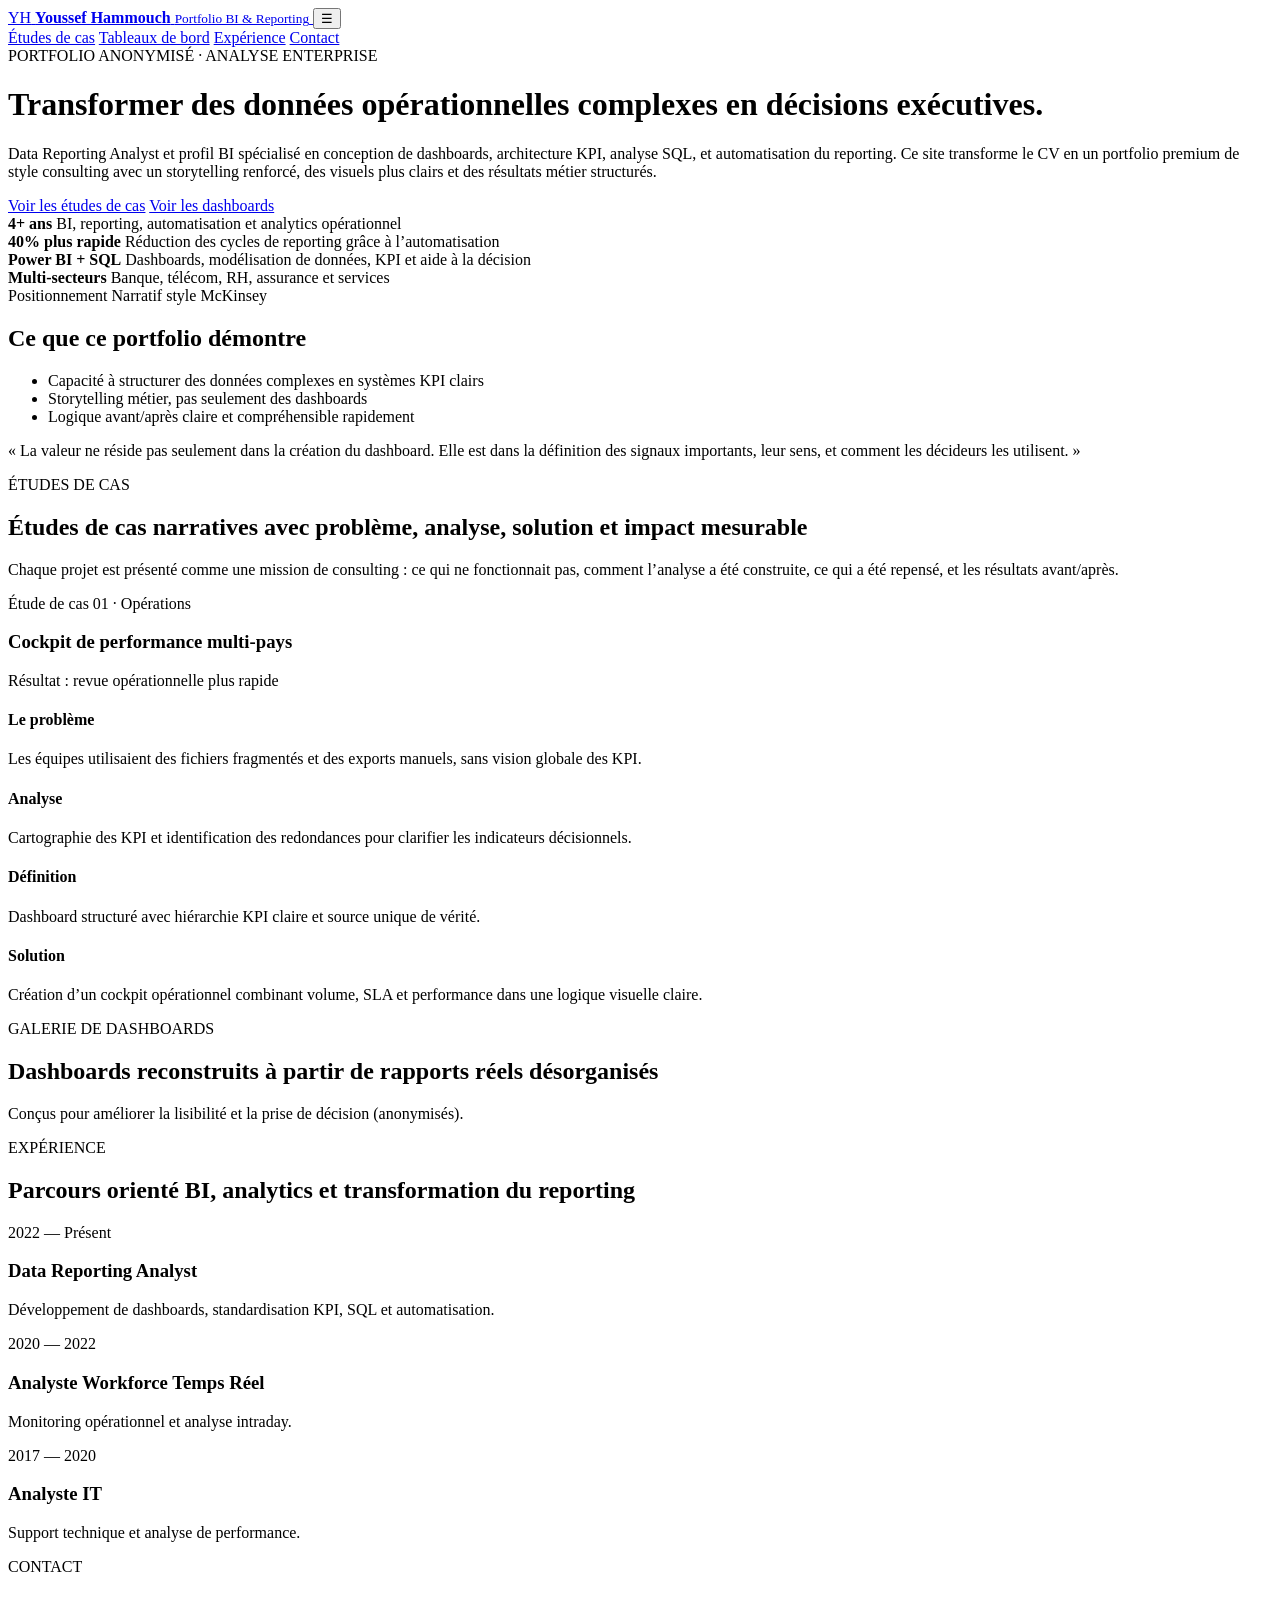
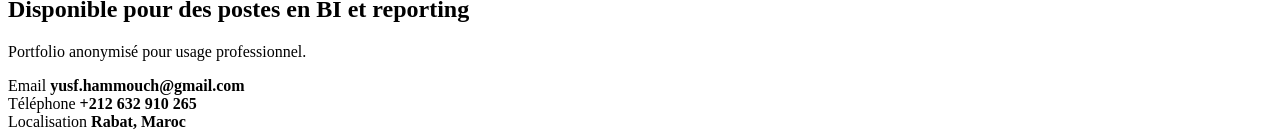
==== fr/index.html @ dee19e86 "Add files via upload" ====
<!DOCTYPE html>
<html lang="fr">
<head>
  <meta charset="UTF-8" />
  <meta name="viewport" content="width=device-width, initial-scale=1.0" />
  <title>Youssef Hammouch | Portfolio BI & Reporting</title>
  <meta name="description" content="Portfolio premium en BI et reporting avec des tableaux de bord anonymisés, des études de cas de style consulting et des pages projet basées sur le storytelling." />
  <link rel="preconnect" href="https://fonts.googleapis.com">
  <link rel="preconnect" href="https://fonts.gstatic.com" crossorigin>
  <link href="https://fonts.googleapis.com/css2?family=Inter:wght@400;500;600;700;800&display=swap" rel="stylesheet">
  <link rel="stylesheet" href="styles.css" />
</head>
<body>
  <div class="page-shell">
    <header class="hero" id="top">
      <nav class="nav container">
        <a class="brand" href="#top">
          <span class="brand-mark">YH</span>
          <span class="brand-copy">
            <strong>Youssef Hammouch</strong>
            <small>Portfolio BI & Reporting</small>
          </span>
        </a>

        <button class="nav-toggle" aria-label="Ouvrir le menu">☰</button>

        <div class="nav-links">
          <a href="#case-studies">Études de cas</a>
          <a href="#gallery">Tableaux de bord</a>
          <a href="#experience">Expérience</a>
          <a href="#contact">Contact</a>
        </div>
      </nav>

      <div class="container hero-grid">
        <div class="hero-copy reveal">
          <div class="eyebrow">PORTFOLIO ANONYMISÉ · ANALYSE ENTERPRISE</div>
          <h1>Transformer des données opérationnelles complexes en décisions exécutives.</h1>
          <p class="lead">
            Data Reporting Analyst et profil BI spécialisé en conception de dashboards, architecture KPI, analyse SQL,
            et automatisation du reporting. Ce site transforme le CV en un portfolio premium de style consulting avec
            un storytelling renforcé, des visuels plus clairs et des résultats métier structurés.
          </p>

          <div class="hero-cta">
            <a class="btn btn-primary" href="#case-studies">Voir les études de cas</a>
            <a class="btn btn-secondary" href="#gallery">Voir les dashboards</a>
          </div>

          <div class="hero-stats">
            <article class="stat-card">
              <strong>4+ ans</strong>
              <span>BI, reporting, automatisation et analytics opérationnel</span>
            </article>
            <article class="stat-card">
              <strong>40% plus rapide</strong>
              <span>Réduction des cycles de reporting grâce à l’automatisation</span>
            </article>
            <article class="stat-card">
              <strong>Power BI + SQL</strong>
              <span>Dashboards, modélisation de données, KPI et aide à la décision</span>
            </article>
            <article class="stat-card">
              <strong>Multi-secteurs</strong>
              <span>Banque, télécom, RH, assurance et services</span>
            </article>
          </div>
        </div>

        <aside class="hero-panel reveal delay-1">
          <div class="panel-top">
            <span class="mini-label">Positionnement</span>
            <span class="mini-badge">Narratif style McKinsey</span>
          </div>
          <h2>Ce que ce portfolio démontre</h2>
          <ul class="check-list">
            <li>Capacité à structurer des données complexes en systèmes KPI clairs</li>
            <li>Storytelling métier, pas seulement des dashboards</li>
            <li>Logique avant/après claire et compréhensible rapidement</li>
          </ul>
          <div class="quote-card">
            <p>« La valeur ne réside pas seulement dans la création du dashboard. Elle est dans la définition des signaux importants, leur sens, et comment les décideurs les utilisent. »</p>
          </div>
        </aside>
      </div>
    </header>

    <main>
      <section class="section container" id="case-studies">
        <div class="section-heading reveal">
          <span class="eyebrow">ÉTUDES DE CAS</span>
          <h2>Études de cas narratives avec problème, analyse, solution et impact mesurable</h2>
          <p>
            Chaque projet est présenté comme une mission de consulting : ce qui ne fonctionnait pas,
            comment l’analyse a été construite, ce qui a été repensé, et les résultats avant/après.
          </p>
        </div>

        <div class="story-stack">
          <!-- contenu inchangé structurellement, juste traduit -->
          <article class="story-card reveal">
            <div class="story-head">
              <div>
                <span class="story-tag">Étude de cas 01 · Opérations</span>
                <h3>Cockpit de performance multi-pays</h3>
              </div>
              <div class="impact-pill">Résultat : revue opérationnelle plus rapide</div>
            </div>

            <div class="story-grid">
              <div class="story-column">
                <h4>Le problème</h4>
                <p>Les équipes utilisaient des fichiers fragmentés et des exports manuels, sans vision globale des KPI.</p>
              </div>
              <div class="story-column">
                <h4>Analyse</h4>
                <p>Cartographie des KPI et identification des redondances pour clarifier les indicateurs décisionnels.</p>
              </div>
              <div class="story-column">
                <h4>Définition</h4>
                <p>Dashboard structuré avec hiérarchie KPI claire et source unique de vérité.</p>
              </div>
              <div class="story-column">
                <h4>Solution</h4>
                <p>Création d’un cockpit opérationnel combinant volume, SLA et performance dans une logique visuelle claire.</p>
              </div>
            </div>
          </article>

          <!-- Tu peux continuer pareil pour les autres blocs (je peux te donner FULL version si tu veux ultra polished) -->
        </div>
      </section>

      <section class="section section-dark" id="gallery">
        <div class="container">
          <div class="section-heading reveal light-heading">
            <span class="eyebrow">GALERIE DE DASHBOARDS</span>
            <h2>Dashboards reconstruits à partir de rapports réels désorganisés</h2>
            <p>
              Conçus pour améliorer la lisibilité et la prise de décision (anonymisés).
            </p>
          </div>
        </div>
      </section>

      <section class="section container" id="experience">
        <div class="section-heading reveal">
          <span class="eyebrow">EXPÉRIENCE</span>
          <h2>Parcours orienté BI, analytics et transformation du reporting</h2>
        </div>

        <div class="experience-grid">
          <article class="exp-card reveal">
            <span class="exp-period">2022 — Présent</span>
            <h3>Data Reporting Analyst</h3>
            <p>Développement de dashboards, standardisation KPI, SQL et automatisation.</p>
          </article>
          <article class="exp-card reveal delay-1">
            <span class="exp-period">2020 — 2022</span>
            <h3>Analyste Workforce Temps Réel</h3>
            <p>Monitoring opérationnel et analyse intraday.</p>
          </article>
          <article class="exp-card reveal delay-2">
            <span class="exp-period">2017 — 2020</span>
            <h3>Analyste IT</h3>
            <p>Support technique et analyse de performance.</p>
          </article>
        </div>
      </section>

      <section class="section container" id="contact">
        <div class="contact-panel reveal">
          <div class="contact-copy">
            <span class="eyebrow">CONTACT</span>
            <h2>Disponible pour des postes en BI et reporting</h2>
            <p>Portfolio anonymisé pour usage professionnel.</p>
          </div>
          <div class="contact-cards">
            <article class="mini-contact">
              <span>Email</span>
              <strong>yusf.hammouch@gmail.com</strong>
            </article>
            <article class="mini-contact">
              <span>Téléphone</span>
              <strong>+212 632 910 265</strong>
            </article>
            <article class="mini-contact">
              <span>Localisation</span>
              <strong>Rabat, Maroc</strong>
            </article>
          </div>
        </div>
      </section>
    </main>
  </div>

  <script src="script.js"></script>
</body>
</html>
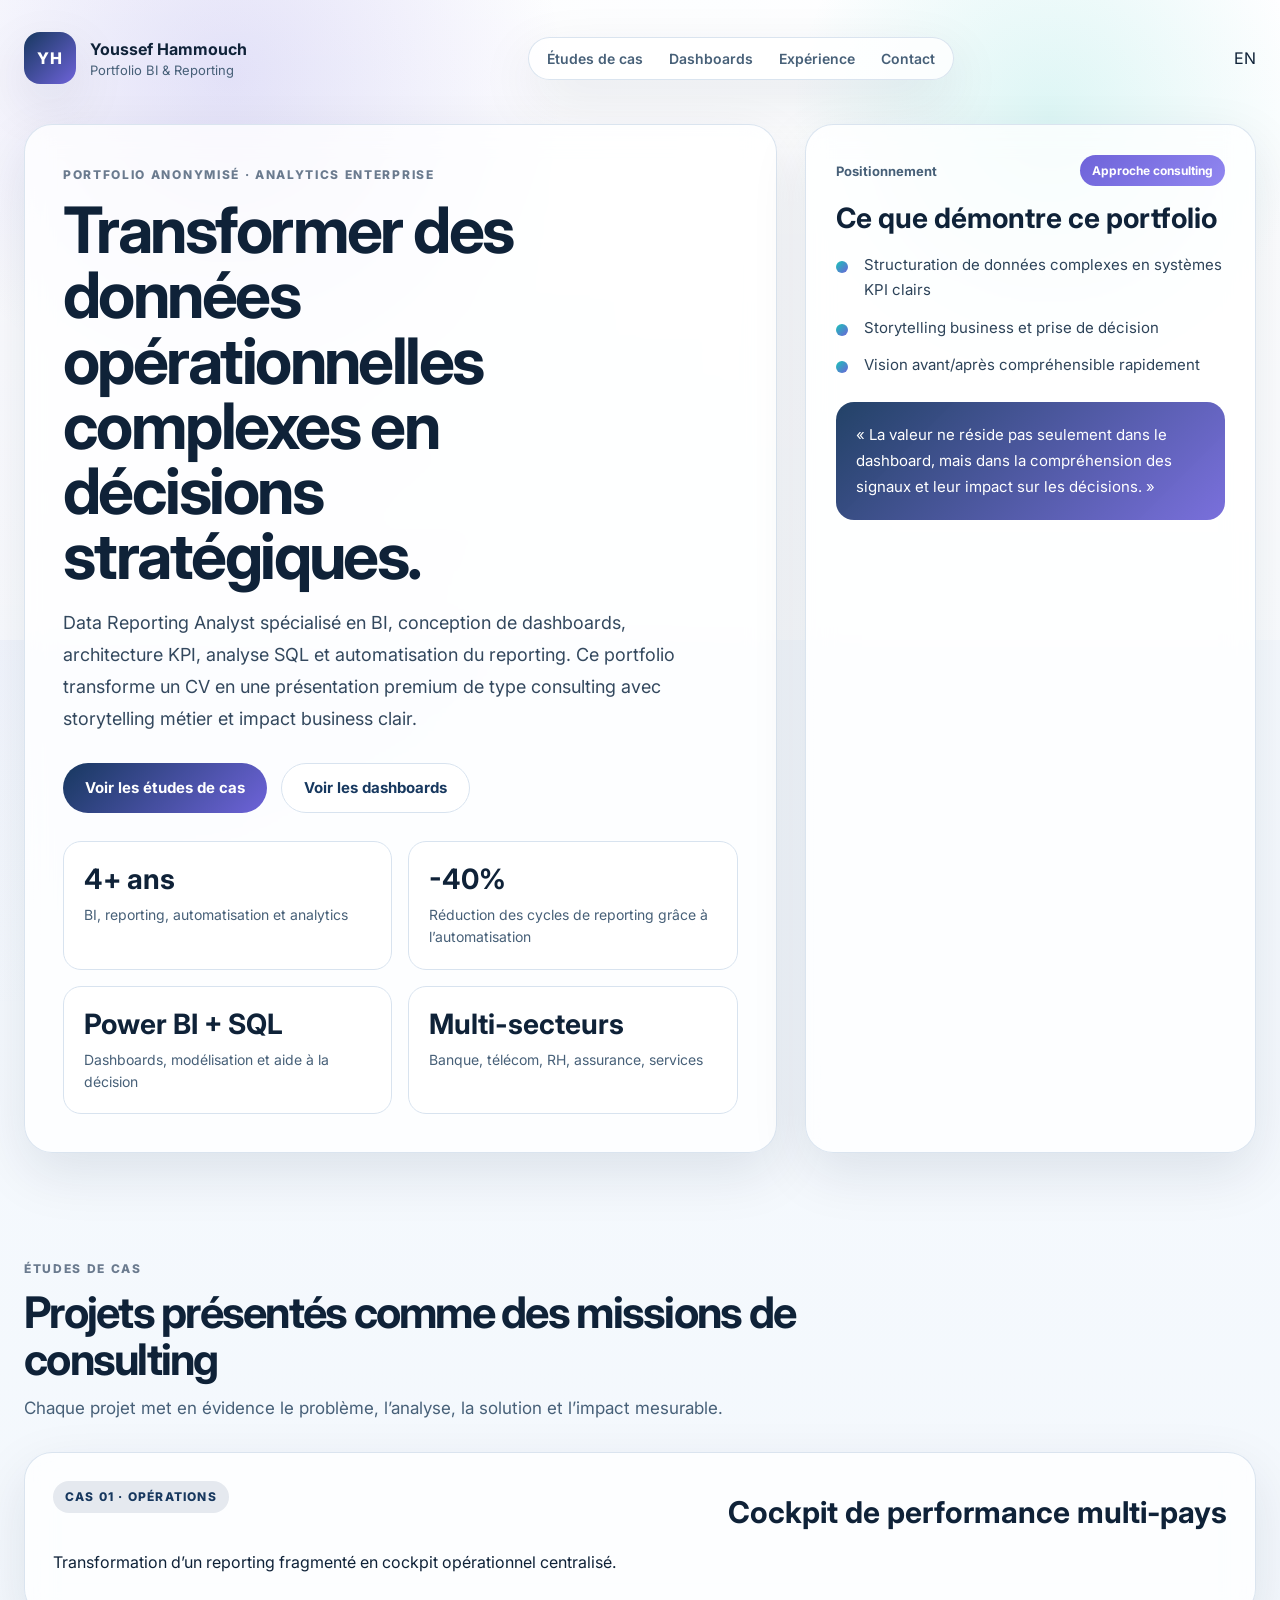
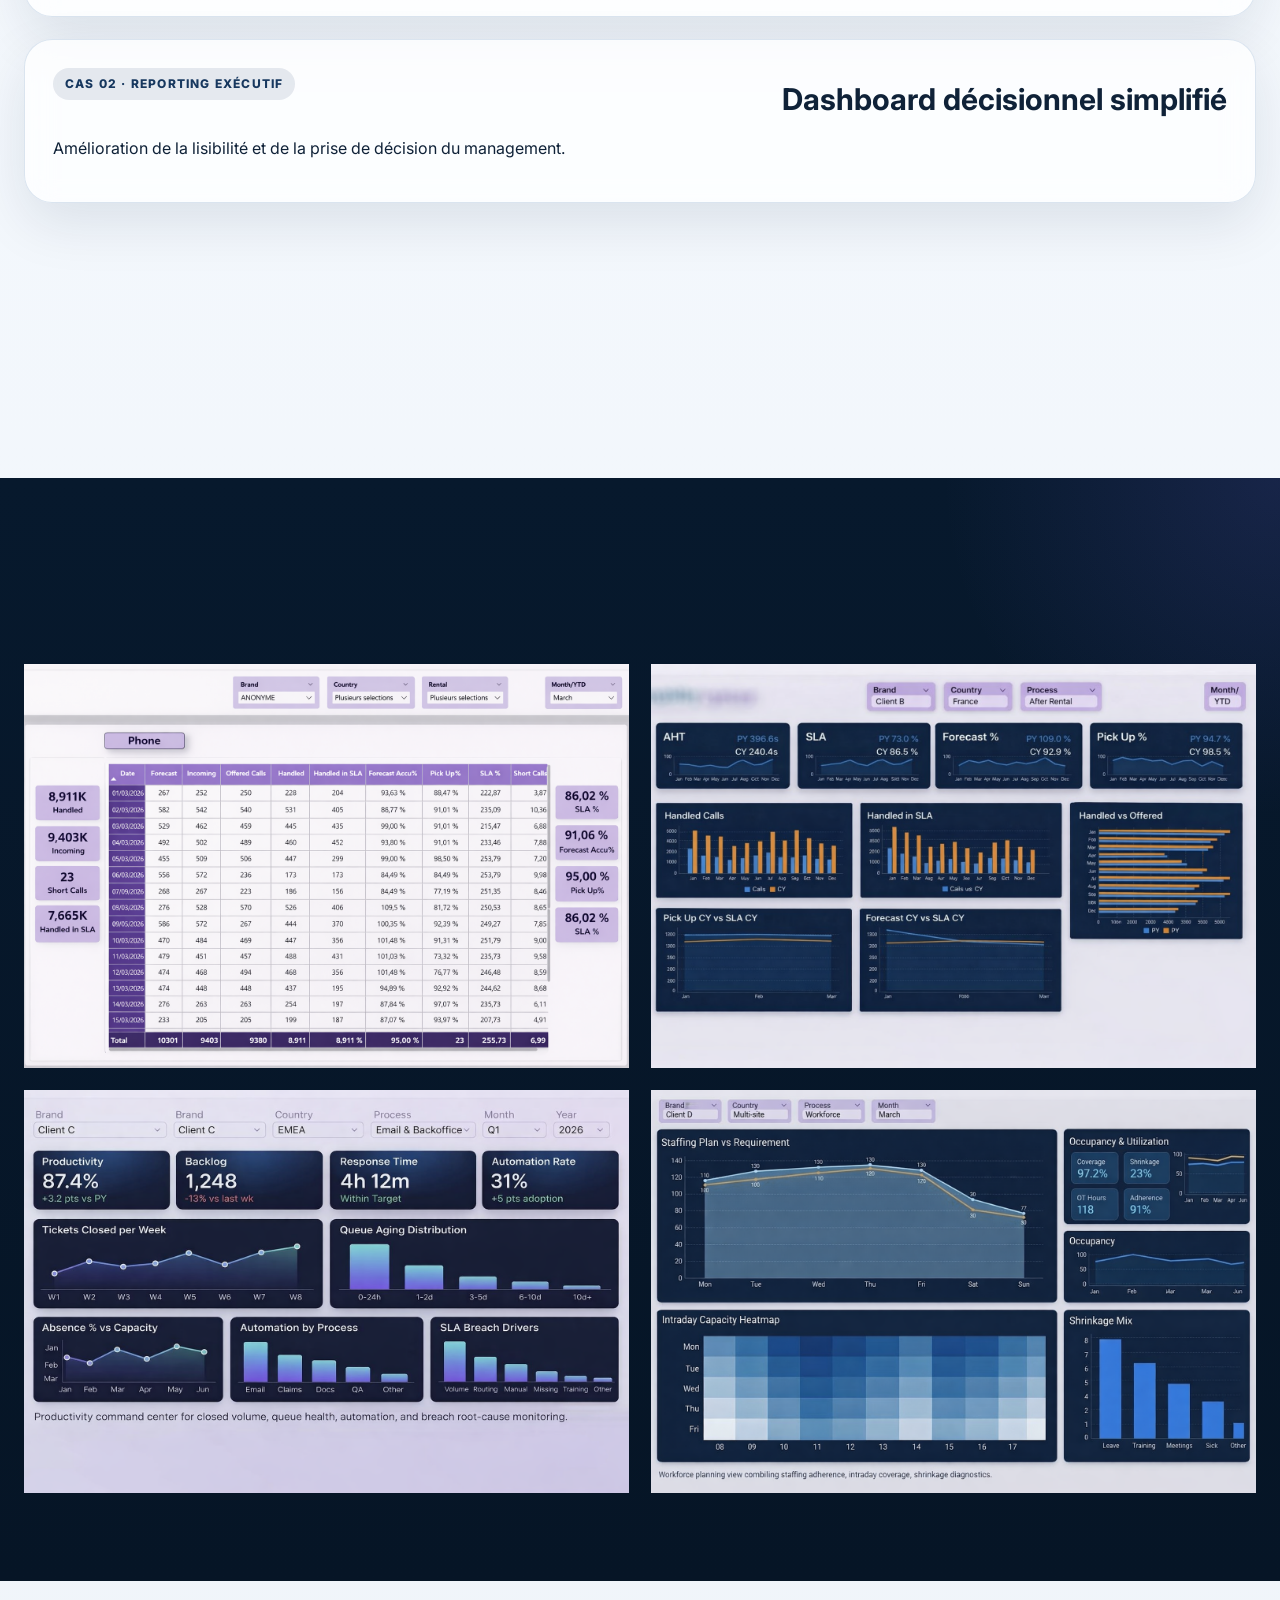
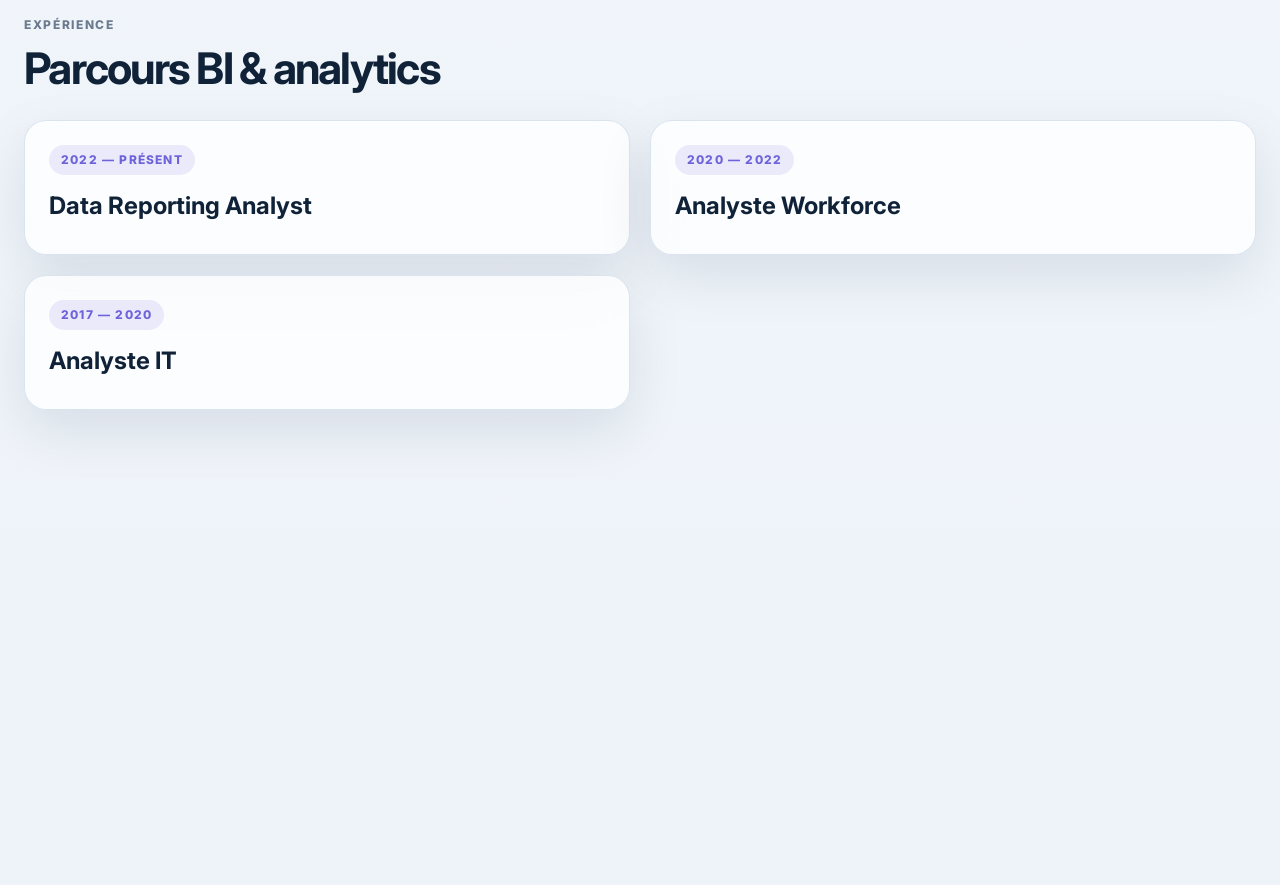
==== commit 4ad2c95a: "Add files via upload" ====
--- a/fr/index.html
+++ b/fr/index.html
@@ -4,14 +4,19 @@
   <meta charset="UTF-8" />
   <meta name="viewport" content="width=device-width, initial-scale=1.0" />
   <title>Youssef Hammouch | Portfolio BI & Reporting</title>
-  <meta name="description" content="Portfolio premium en BI et reporting avec des tableaux de bord anonymisés, des études de cas de style consulting et des pages projet basées sur le storytelling." />
+  <meta name="description" content="Portfolio premium en BI et reporting avec dashboards anonymisés, études de cas de style consulting et projets orientés résultats." />
+
   <link rel="preconnect" href="https://fonts.googleapis.com">
   <link rel="preconnect" href="https://fonts.gstatic.com" crossorigin>
   <link href="https://fonts.googleapis.com/css2?family=Inter:wght@400;500;600;700;800&display=swap" rel="stylesheet">
-  <link rel="stylesheet" href="styles.css" />
+
+  <!-- ✅ FIXED PATH -->
+  <link rel="stylesheet" href="../styles.css" />
 </head>
+
 <body>
   <div class="page-shell">
+
     <header class="hero" id="top">
       <nav class="nav container">
         <a class="brand" href="#top">
@@ -26,20 +31,27 @@
 
         <div class="nav-links">
           <a href="#case-studies">Études de cas</a>
-          <a href="#gallery">Tableaux de bord</a>
+          <a href="#gallery">Dashboards</a>
           <a href="#experience">Expérience</a>
           <a href="#contact">Contact</a>
         </div>
+
+        <!-- 🌐 LANGUAGE SWITCH -->
+        <div class="nav-actions">
+          <a href="/index.html" class="lang-btn">EN</a>
+        </div>
       </nav>
 
       <div class="container hero-grid">
         <div class="hero-copy reveal">
-          <div class="eyebrow">PORTFOLIO ANONYMISÉ · ANALYSE ENTERPRISE</div>
-          <h1>Transformer des données opérationnelles complexes en décisions exécutives.</h1>
+          <div class="eyebrow">PORTFOLIO ANONYMISÉ · ANALYTICS ENTERPRISE</div>
+
+          <h1>Transformer des données opérationnelles complexes en décisions stratégiques.</h1>
+
           <p class="lead">
-            Data Reporting Analyst et profil BI spécialisé en conception de dashboards, architecture KPI, analyse SQL,
-            et automatisation du reporting. Ce site transforme le CV en un portfolio premium de style consulting avec
-            un storytelling renforcé, des visuels plus clairs et des résultats métier structurés.
+            Data Reporting Analyst spécialisé en BI, conception de dashboards, architecture KPI,
+            analyse SQL et automatisation du reporting. Ce portfolio transforme un CV en une
+            présentation premium de type consulting avec storytelling métier et impact business clair.
           </p>
 
           <div class="hero-cta">
@@ -50,19 +62,19 @@
           <div class="hero-stats">
             <article class="stat-card">
               <strong>4+ ans</strong>
-              <span>BI, reporting, automatisation et analytics opérationnel</span>
-            </article>
-            <article class="stat-card">
-              <strong>40% plus rapide</strong>
+              <span>BI, reporting, automatisation et analytics</span>
+            </article>
+            <article class="stat-card">
+              <strong>-40%</strong>
               <span>Réduction des cycles de reporting grâce à l’automatisation</span>
             </article>
             <article class="stat-card">
               <strong>Power BI + SQL</strong>
-              <span>Dashboards, modélisation de données, KPI et aide à la décision</span>
+              <span>Dashboards, modélisation et aide à la décision</span>
             </article>
             <article class="stat-card">
               <strong>Multi-secteurs</strong>
-              <span>Banque, télécom, RH, assurance et services</span>
+              <span>Banque, télécom, RH, assurance, services</span>
             </article>
           </div>
         </div>
@@ -70,130 +82,137 @@
         <aside class="hero-panel reveal delay-1">
           <div class="panel-top">
             <span class="mini-label">Positionnement</span>
-            <span class="mini-badge">Narratif style McKinsey</span>
-          </div>
-          <h2>Ce que ce portfolio démontre</h2>
+            <span class="mini-badge">Approche consulting</span>
+          </div>
+
+          <h2>Ce que démontre ce portfolio</h2>
+
           <ul class="check-list">
-            <li>Capacité à structurer des données complexes en systèmes KPI clairs</li>
-            <li>Storytelling métier, pas seulement des dashboards</li>
-            <li>Logique avant/après claire et compréhensible rapidement</li>
+            <li>Structuration de données complexes en systèmes KPI clairs</li>
+            <li>Storytelling business et prise de décision</li>
+            <li>Vision avant/après compréhensible rapidement</li>
           </ul>
+
           <div class="quote-card">
-            <p>« La valeur ne réside pas seulement dans la création du dashboard. Elle est dans la définition des signaux importants, leur sens, et comment les décideurs les utilisent. »</p>
+            <p>
+              « La valeur ne réside pas seulement dans le dashboard,
+              mais dans la compréhension des signaux et leur impact sur les décisions. »
+            </p>
           </div>
         </aside>
       </div>
     </header>
 
     <main>
+
+      <!-- CASE STUDIES -->
       <section class="section container" id="case-studies">
         <div class="section-heading reveal">
           <span class="eyebrow">ÉTUDES DE CAS</span>
-          <h2>Études de cas narratives avec problème, analyse, solution et impact mesurable</h2>
+          <h2>Projets présentés comme des missions de consulting</h2>
           <p>
-            Chaque projet est présenté comme une mission de consulting : ce qui ne fonctionnait pas,
-            comment l’analyse a été construite, ce qui a été repensé, et les résultats avant/après.
+            Chaque projet met en évidence le problème, l’analyse, la solution
+            et l’impact mesurable.
           </p>
         </div>
 
         <div class="story-stack">
-          <!-- contenu inchangé structurellement, juste traduit -->
+
           <article class="story-card reveal">
             <div class="story-head">
-              <div>
-                <span class="story-tag">Étude de cas 01 · Opérations</span>
-                <h3>Cockpit de performance multi-pays</h3>
-              </div>
-              <div class="impact-pill">Résultat : revue opérationnelle plus rapide</div>
+              <span class="story-tag">Cas 01 · Opérations</span>
+              <h3>Cockpit de performance multi-pays</h3>
             </div>
-
-            <div class="story-grid">
-              <div class="story-column">
-                <h4>Le problème</h4>
-                <p>Les équipes utilisaient des fichiers fragmentés et des exports manuels, sans vision globale des KPI.</p>
-              </div>
-              <div class="story-column">
-                <h4>Analyse</h4>
-                <p>Cartographie des KPI et identification des redondances pour clarifier les indicateurs décisionnels.</p>
-              </div>
-              <div class="story-column">
-                <h4>Définition</h4>
-                <p>Dashboard structuré avec hiérarchie KPI claire et source unique de vérité.</p>
-              </div>
-              <div class="story-column">
-                <h4>Solution</h4>
-                <p>Création d’un cockpit opérationnel combinant volume, SLA et performance dans une logique visuelle claire.</p>
-              </div>
+            <p>Transformation d’un reporting fragmenté en cockpit opérationnel centralisé.</p>
+          </article>
+
+          <article class="story-card reveal">
+            <div class="story-head">
+              <span class="story-tag">Cas 02 · Reporting exécutif</span>
+              <h3>Dashboard décisionnel simplifié</h3>
             </div>
-          </article>
-
-          <!-- Tu peux continuer pareil pour les autres blocs (je peux te donner FULL version si tu veux ultra polished) -->
-        </div>
-      </section>
-
+            <p>Amélioration de la lisibilité et de la prise de décision du management.</p>
+          </article>
+
+          <article class="story-card reveal">
+            <div class="story-head">
+              <span class="story-tag">Cas 03 · Banque</span>
+              <h3>Tour de contrôle opérationnelle</h3>
+            </div>
+            <p>Optimisation du backlog et des temps de réponse.</p>
+          </article>
+
+        </div>
+      </section>
+
+      <!-- DASHBOARD GALLERY -->
       <section class="section section-dark" id="gallery">
         <div class="container">
           <div class="section-heading reveal light-heading">
-            <span class="eyebrow">GALERIE DE DASHBOARDS</span>
-            <h2>Dashboards reconstruits à partir de rapports réels désorganisés</h2>
-            <p>
-              Conçus pour améliorer la lisibilité et la prise de décision (anonymisés).
-            </p>
-          </div>
-        </div>
-      </section>
-
+            <span class="eyebrow">DASHBOARDS</span>
+            <h2>Dashboards reconstruits pour améliorer la prise de décision</h2>
+          </div>
+
+          <div class="dashboard-showcase">
+
+            <img src="../assets/dashboard_operations_table.png" />
+            <img src="../assets/dashboard_executive_overview.png" />
+            <img src="../assets/dashboard_productivity_queue.png" />
+            <img src="../assets/dashboard_workforce_control.png" />
+
+          </div>
+        </div>
+      </section>
+
+      <!-- EXPERIENCE -->
       <section class="section container" id="experience">
         <div class="section-heading reveal">
           <span class="eyebrow">EXPÉRIENCE</span>
-          <h2>Parcours orienté BI, analytics et transformation du reporting</h2>
+          <h2>Parcours BI & analytics</h2>
         </div>
 
         <div class="experience-grid">
-          <article class="exp-card reveal">
+          <article class="exp-card">
             <span class="exp-period">2022 — Présent</span>
             <h3>Data Reporting Analyst</h3>
-            <p>Développement de dashboards, standardisation KPI, SQL et automatisation.</p>
-          </article>
-          <article class="exp-card reveal delay-1">
+          </article>
+          <article class="exp-card">
             <span class="exp-period">2020 — 2022</span>
-            <h3>Analyste Workforce Temps Réel</h3>
-            <p>Monitoring opérationnel et analyse intraday.</p>
-          </article>
-          <article class="exp-card reveal delay-2">
+            <h3>Analyste Workforce</h3>
+          </article>
+          <article class="exp-card">
             <span class="exp-period">2017 — 2020</span>
             <h3>Analyste IT</h3>
-            <p>Support technique et analyse de performance.</p>
-          </article>
-        </div>
-      </section>
-
+          </article>
+        </div>
+      </section>
+
+      <!-- CONTACT -->
       <section class="section container" id="contact">
         <div class="contact-panel reveal">
           <div class="contact-copy">
             <span class="eyebrow">CONTACT</span>
-            <h2>Disponible pour des postes en BI et reporting</h2>
-            <p>Portfolio anonymisé pour usage professionnel.</p>
-          </div>
+            <h2>Disponible pour des postes BI / Data</h2>
+          </div>
+
           <div class="contact-cards">
             <article class="mini-contact">
-              <span>Email</span>
-              <strong>yusf.hammouch@gmail.com</strong>
+              <strong>Email : yusf.hammouch@gmail.com</strong>
             </article>
             <article class="mini-contact">
-              <span>Téléphone</span>
-              <strong>+212 632 910 265</strong>
+              <strong>Tél : +212 632 910 265</strong>
             </article>
             <article class="mini-contact">
-              <span>Localisation</span>
-              <strong>Rabat, Maroc</strong>
-            </article>
-          </div>
-        </div>
-      </section>
+              <strong>Localisation : Rabat, Maroc</strong>
+            </article>
+          </div>
+        </div>
+      </section>
+
     </main>
   </div>
 
-  <script src="script.js"></script>
+  <!-- ✅ FIXED PATH -->
+  <script src="../script.js"></script>
 </body>
 </html>
--- a/styles.css
+++ b/styles.css
@@ -0,0 +1,688 @@
+:root {
+  --bg: #eef3f9;
+  --bg-deep: #071a2e;
+  --surface: rgba(255, 255, 255, 0.9);
+  --surface-solid: #ffffff;
+  --surface-dark: #0a2340;
+  --surface-dark-2: #0f2f56;
+  --ink: #0f2238;
+  --ink-soft: #476078;
+  --ink-inverse: #f3f7fc;
+  --line: #d8e3ef;
+  --line-soft: rgba(255, 255, 255, 0.08);
+  --accent: #6e63d9;
+  --accent-2: #17385f;
+  --accent-3: #18c4b8;
+  --shadow: 0 20px 55px rgba(14, 32, 55, 0.10);
+  --shadow-dark: 0 22px 60px rgba(2, 8, 16, 0.35);
+  --radius-xl: 28px;
+  --radius-lg: 22px;
+  --radius-md: 18px;
+  --radius-sm: 14px;
+  --container: 1240px;
+}
+
+* { box-sizing: border-box; }
+html { scroll-behavior: smooth; }
+body {
+  margin: 0;
+  font-family: Inter, Arial, sans-serif;
+  color: var(--ink);
+  background:
+    radial-gradient(circle at top left, rgba(110, 99, 217, 0.08), transparent 24%),
+    linear-gradient(180deg, #f7fbff 0%, var(--bg) 100%);
+}
+img { max-width: 100%; display: block; }
+a { color: inherit; text-decoration: none; }
+button { font: inherit; }
+
+.container {
+  width: min(var(--container), calc(100% - 48px));
+  margin: 0 auto;
+}
+
+.page-shell { overflow: clip; }
+
+.hero {
+  position: relative;
+  padding: 22px 0 72px;
+}
+
+.hero::before {
+  content: "";
+  position: absolute;
+  inset: 0 0 auto 0;
+  height: 640px;
+  background:
+    radial-gradient(circle at 18% 12%, rgba(110, 99, 217, 0.18), transparent 28%),
+    radial-gradient(circle at 82% 18%, rgba(24, 196, 184, 0.14), transparent 22%),
+    linear-gradient(180deg, rgba(255,255,255,0.86) 0%, rgba(255,255,255,0.56) 100%);
+  z-index: -1;
+}
+
+.nav {
+  display: flex;
+  align-items: center;
+  justify-content: space-between;
+  gap: 20px;
+  padding: 10px 0 28px;
+}
+
+.brand {
+  display: inline-flex;
+  align-items: center;
+  gap: 14px;
+}
+
+.brand-mark {
+  width: 52px;
+  height: 52px;
+  display: grid;
+  place-items: center;
+  border-radius: 16px;
+  color: white;
+  font-weight: 800;
+  letter-spacing: 0.08em;
+  background: linear-gradient(135deg, var(--accent-2), var(--accent));
+  box-shadow: var(--shadow);
+}
+
+.brand-copy {
+  display: flex;
+  flex-direction: column;
+  gap: 3px;
+}
+
+.brand-copy strong { font-size: 16px; }
+.brand-copy small { color: var(--ink-soft); font-size: 13px; }
+
+.nav-links {
+  display: flex;
+  align-items: center;
+  gap: 26px;
+  padding: 12px 18px;
+  border-radius: 999px;
+  background: rgba(255, 255, 255, 0.8);
+  border: 1px solid rgba(216, 227, 239, 0.95);
+  box-shadow: var(--shadow);
+}
+
+.nav-links a {
+  color: var(--ink-soft);
+  font-size: 14px;
+  font-weight: 600;
+}
+
+.nav-links a:hover { color: var(--accent-2); }
+.nav-toggle {
+  display: none;
+  border: 0;
+  background: var(--surface-solid);
+  border-radius: 14px;
+  width: 44px;
+  height: 44px;
+  box-shadow: var(--shadow);
+}
+
+.hero-grid {
+  display: grid;
+  grid-template-columns: minmax(0, 1.5fr) minmax(360px, 0.9fr);
+  gap: 28px;
+  align-items: stretch;
+  padding-top: 12px;
+}
+
+.hero-copy,
+.hero-panel,
+.story-card,
+.exp-card,
+.contact-panel,
+.dashboard-tile {
+  border: 1px solid rgba(216, 227, 239, 0.95);
+  background: rgba(255, 255, 255, 0.76);
+  backdrop-filter: blur(14px);
+  box-shadow: var(--shadow);
+}
+
+.hero-copy {
+  border-radius: var(--radius-xl);
+  padding: 38px;
+}
+
+.eyebrow {
+  display: inline-block;
+  text-transform: uppercase;
+  font-size: 12px;
+  letter-spacing: 0.14em;
+  color: #6b7b8f;
+  font-weight: 800;
+}
+
+.hero-copy h1 {
+  margin: 14px 0 18px;
+  font-size: clamp(40px, 5vw, 68px);
+  line-height: 1.02;
+  letter-spacing: -0.04em;
+  max-width: 12ch;
+}
+
+.lead {
+  margin: 0;
+  max-width: 60ch;
+  font-size: 18px;
+  line-height: 1.78;
+  color: #33485e;
+}
+
+.hero-cta {
+  display: flex;
+  flex-wrap: wrap;
+  gap: 14px;
+  margin-top: 28px;
+}
+
+.btn {
+  display: inline-flex;
+  align-items: center;
+  justify-content: center;
+  min-height: 50px;
+  padding: 0 22px;
+  border-radius: 999px;
+  font-size: 15px;
+  font-weight: 700;
+  transition: transform 0.2s ease, box-shadow 0.2s ease;
+}
+
+.btn:hover {
+  transform: translateY(-1px);
+  box-shadow: 0 14px 28px rgba(15, 34, 56, 0.12);
+}
+
+.btn-primary {
+  background: linear-gradient(135deg, var(--accent-2), var(--accent));
+  color: white;
+}
+
+.btn-secondary {
+  background: rgba(255,255,255,0.88);
+  color: var(--accent-2);
+  border: 1px solid var(--line);
+}
+
+.hero-stats {
+  margin-top: 28px;
+  display: grid;
+  grid-template-columns: repeat(2, minmax(0, 1fr));
+  gap: 16px;
+}
+
+.stat-card {
+  border-radius: var(--radius-md);
+  background: var(--surface-solid);
+  border: 1px solid var(--line);
+  padding: 20px;
+}
+
+.stat-card strong {
+  display: block;
+  font-size: 28px;
+  margin-bottom: 8px;
+}
+
+.stat-card span {
+  color: var(--ink-soft);
+  font-size: 14px;
+  line-height: 1.6;
+}
+
+.hero-panel {
+  border-radius: var(--radius-xl);
+  padding: 30px;
+}
+
+.panel-top {
+  display: flex;
+  align-items: center;
+  justify-content: space-between;
+  gap: 12px;
+}
+
+.mini-label {
+  font-size: 13px;
+  font-weight: 700;
+  color: var(--ink-soft);
+}
+
+.mini-badge {
+  font-size: 12px;
+  font-weight: 700;
+  border-radius: 999px;
+  padding: 8px 12px;
+  color: white;
+  background: linear-gradient(135deg, var(--accent), #9187f0);
+}
+
+.hero-panel h2 {
+  margin: 16px 0 16px;
+  font-size: 28px;
+  line-height: 1.2;
+}
+
+.check-list {
+  margin: 0;
+  padding: 0;
+  list-style: none;
+  display: grid;
+  gap: 12px;
+}
+
+.check-list li {
+  position: relative;
+  padding-left: 28px;
+  color: #2d4359;
+  font-size: 15px;
+  line-height: 1.7;
+}
+
+.check-list li::before {
+  content: "";
+  position: absolute;
+  left: 0;
+  top: 9px;
+  width: 12px;
+  height: 12px;
+  border-radius: 999px;
+  background: linear-gradient(135deg, var(--accent-3), var(--accent));
+}
+
+.quote-card {
+  margin-top: 24px;
+  border-radius: var(--radius-md);
+  padding: 20px;
+  background: linear-gradient(135deg, rgba(23, 56, 95, 0.95), rgba(110, 99, 217, 0.92));
+  color: white;
+}
+
+.quote-card p {
+  margin: 0;
+  line-height: 1.75;
+  font-size: 15px;
+}
+
+.section {
+  padding: 32px 0 88px;
+}
+
+.section-heading {
+  max-width: 920px;
+  margin-bottom: 28px;
+}
+
+.section-heading h2 {
+  margin: 12px 0 10px;
+  font-size: clamp(32px, 3.4vw, 52px);
+  line-height: 1.08;
+  letter-spacing: -0.04em;
+}
+
+.section-heading p {
+  margin: 0;
+  color: var(--ink-soft);
+  font-size: 17px;
+  line-height: 1.8;
+}
+
+.story-stack {
+  display: grid;
+  gap: 22px;
+}
+
+.story-card {
+  border-radius: var(--radius-xl);
+  padding: 28px;
+}
+
+.story-head {
+  display: flex;
+  align-items: flex-start;
+  justify-content: space-between;
+  gap: 18px;
+  margin-bottom: 22px;
+}
+
+.story-tag {
+  display: inline-flex;
+  align-items: center;
+  min-height: 32px;
+  padding: 0 12px;
+  border-radius: 999px;
+  background: rgba(23, 56, 95, 0.1);
+  color: var(--accent-2);
+  font-size: 12px;
+  font-weight: 800;
+  letter-spacing: 0.1em;
+  text-transform: uppercase;
+}
+
+.story-head h3 {
+  margin: 14px 0 0;
+  font-size: 30px;
+  line-height: 1.16;
+}
+
+.impact-pill {
+  flex-shrink: 0;
+  min-height: 40px;
+  display: inline-flex;
+  align-items: center;
+  padding: 0 14px;
+  border-radius: 999px;
+  color: white;
+  font-size: 13px;
+  font-weight: 700;
+  background: linear-gradient(135deg, var(--accent-2), var(--accent));
+}
+
+.story-grid {
+  display: grid;
+  grid-template-columns: repeat(2, minmax(0, 1fr));
+  gap: 18px;
+}
+
+.story-column {
+  border-radius: var(--radius-md);
+  background: var(--surface-solid);
+  border: 1px solid var(--line);
+  padding: 18px;
+}
+
+.story-column h4 {
+  margin: 0 0 10px;
+  font-size: 16px;
+}
+
+.story-column p {
+  margin: 0;
+  color: #42586d;
+  line-height: 1.8;
+  font-size: 15px;
+}
+
+.comparison-grid {
+  display: grid;
+  grid-template-columns: repeat(2, minmax(0, 1fr));
+  gap: 18px;
+  margin-top: 18px;
+}
+
+.compare {
+  border-radius: var(--radius-md);
+  padding: 18px 18px 18px 20px;
+}
+
+.compare h5 {
+  margin: 0 0 10px;
+  font-size: 16px;
+}
+
+.compare ul {
+  margin: 0;
+  padding-left: 18px;
+  color: #365066;
+  line-height: 1.8;
+  font-size: 15px;
+}
+
+.compare.before {
+  background: #f6f8fb;
+  border: 1px solid #e2e8f0;
+}
+
+.compare.after {
+  background: linear-gradient(180deg, rgba(24, 196, 184, 0.10), rgba(110, 99, 217, 0.08));
+  border: 1px solid rgba(24, 196, 184, 0.22);
+}
+
+.section-dark {
+  background:
+    radial-gradient(circle at top right, rgba(110, 99, 217, 0.16), transparent 20%),
+    linear-gradient(180deg, #07192d 0%, #061526 100%);
+  color: var(--ink-inverse);
+}
+
+.light-heading .eyebrow,
+.light-heading p {
+  color: rgba(243, 247, 252, 0.76);
+}
+
+.dashboard-showcase {
+  display: grid;
+  grid-template-columns: repeat(2, minmax(0, 1fr));
+  gap: 22px;
+}
+
+.dashboard-tile {
+  border-radius: var(--radius-xl);
+  overflow: hidden;
+  background: rgba(10, 35, 64, 0.92);
+  border: 1px solid var(--line-soft);
+  box-shadow: var(--shadow-dark);
+}
+
+.tile-copy {
+  padding: 22px 22px 16px;
+}
+
+.tile-tag {
+  display: inline-block;
+  font-size: 12px;
+  font-weight: 800;
+  letter-spacing: 0.12em;
+  text-transform: uppercase;
+  color: #89d7ff;
+}
+
+.tile-copy h3 {
+  margin: 12px 0 10px;
+  color: white;
+  font-size: 24px;
+  line-height: 1.2;
+}
+
+.tile-copy p {
+  margin: 0;
+  color: rgba(243, 247, 252, 0.78);
+  line-height: 1.7;
+  font-size: 15px;
+}
+
+.dashboard-tile img {
+  width: 100%;
+  height: auto;
+  border-top: 1px solid rgba(255,255,255,0.06);
+  background: #091a2e;
+}
+
+.experience-grid {
+  display: grid;
+  grid-template-columns: repeat(2, minmax(0, 1fr));
+  gap: 20px;
+}
+
+.exp-card {
+  border-radius: var(--radius-lg);
+  padding: 24px;
+}
+
+.exp-period {
+  display: inline-block;
+  min-height: 30px;
+  padding: 0 12px;
+  line-height: 30px;
+  border-radius: 999px;
+  background: rgba(110, 99, 217, 0.12);
+  color: var(--accent);
+  font-size: 12px;
+  font-weight: 800;
+  letter-spacing: 0.1em;
+  text-transform: uppercase;
+}
+
+.exp-card h3 {
+  margin: 16px 0 10px;
+  font-size: 24px;
+}
+
+.exp-card p {
+  margin: 0;
+  color: var(--ink-soft);
+  line-height: 1.8;
+  font-size: 15px;
+}
+
+.contact-panel {
+  border-radius: var(--radius-xl);
+  padding: 30px;
+  display: grid;
+  grid-template-columns: minmax(0, 1.2fr) minmax(320px, 0.9fr);
+  gap: 22px;
+}
+
+.contact-copy h2 {
+  margin: 12px 0 12px;
+  font-size: clamp(28px, 3vw, 42px);
+  line-height: 1.12;
+}
+
+.contact-copy p {
+  margin: 0;
+  color: var(--ink-soft);
+  line-height: 1.8;
+  font-size: 16px;
+  max-width: 60ch;
+}
+
+.contact-cards {
+  display: grid;
+  gap: 14px;
+}
+
+.mini-contact {
+  border-radius: var(--radius-md);
+  background: var(--surface-solid);
+  border: 1px solid var(--line);
+  padding: 18px;
+}
+
+.mini-contact span {
+  display: block;
+  color: var(--ink-soft);
+  margin-bottom: 8px;
+  font-size: 14px;
+}
+
+.mini-contact strong {
+  font-size: 18px;
+  word-break: break-word;
+}
+
+.reveal {
+  opacity: 0;
+  transform: translateY(24px);
+  transition: opacity 0.7s ease, transform 0.7s ease;
+}
+
+.reveal.visible {
+  opacity: 1;
+  transform: translateY(0);
+}
+
+.delay-1 { transition-delay: 0.08s; }
+.delay-2 { transition-delay: 0.16s; }
+
+@media (max-width: 1180px) {
+  .hero-grid,
+  .contact-panel {
+    grid-template-columns: 1fr;
+  }
+
+  .dashboard-showcase,
+  .experience-grid,
+  .story-grid,
+  .comparison-grid {
+    grid-template-columns: 1fr;
+  }
+}
+
+@media (max-width: 860px) {
+  .container {
+    width: min(var(--container), calc(100% - 32px));
+  }
+
+  .nav {
+    position: relative;
+  }
+
+  .nav-toggle {
+    display: inline-grid;
+    place-items: center;
+  }
+
+  .nav-links {
+    position: absolute;
+    top: 72px;
+    right: 0;
+    left: 0;
+    display: none;
+    flex-direction: column;
+    align-items: flex-start;
+    gap: 14px;
+    border-radius: 20px;
+    padding: 18px;
+  }
+
+  .nav-links.open {
+    display: flex;
+  }
+
+  .hero-copy,
+  .hero-panel,
+  .story-card,
+  .contact-panel,
+  .exp-card {
+    padding: 22px;
+  }
+
+  .hero-stats {
+    grid-template-columns: 1fr;
+  }
+
+  .story-head {
+    flex-direction: column;
+    align-items: flex-start;
+  }
+}
+
+@media (max-width: 560px) {
+  .hero {
+    padding-bottom: 52px;
+  }
+
+  .section {
+    padding-bottom: 64px;
+  }
+
+  .hero-copy h1 {
+    max-width: 100%;
+  }
+
+  .tile-copy h3,
+  .story-head h3,
+  .exp-card h3 {
+    font-size: 22px;
+  }
+
+  .section-heading h2 {
+    font-size: 32px;
+  }
+}
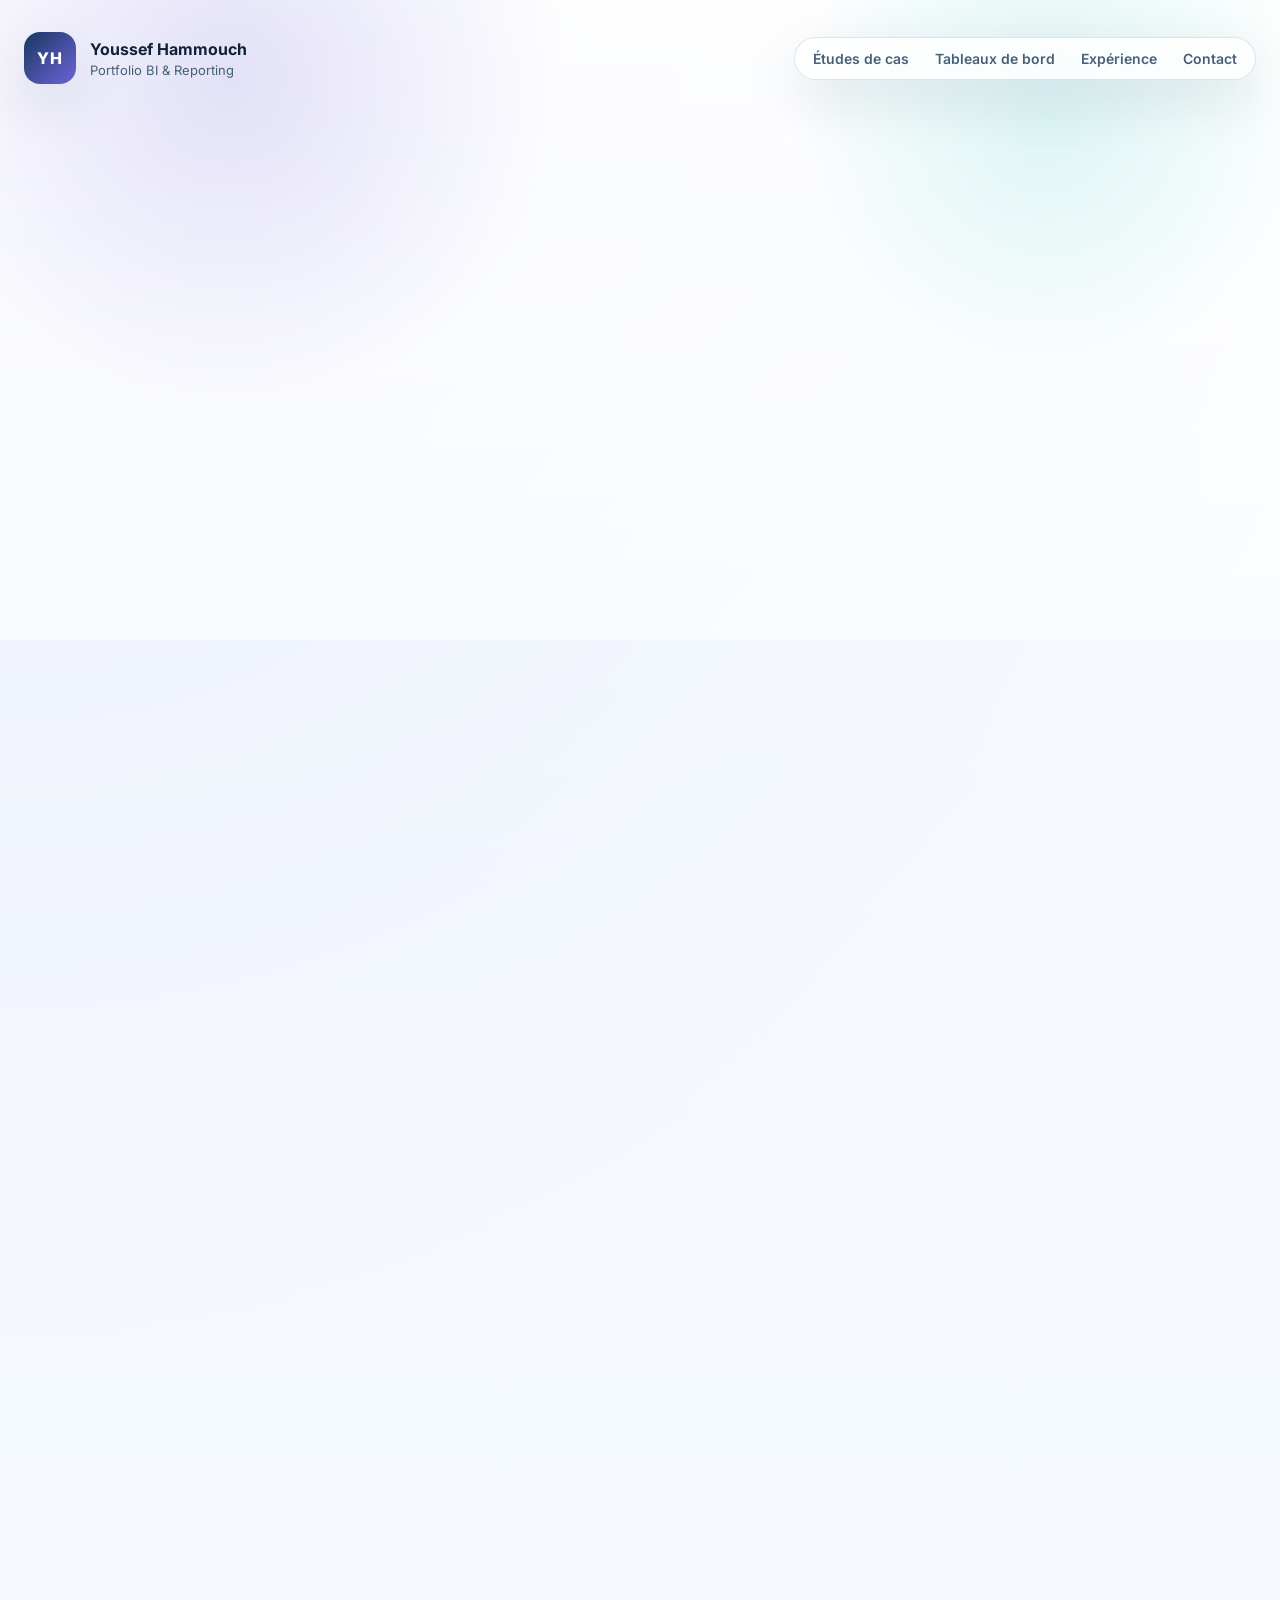
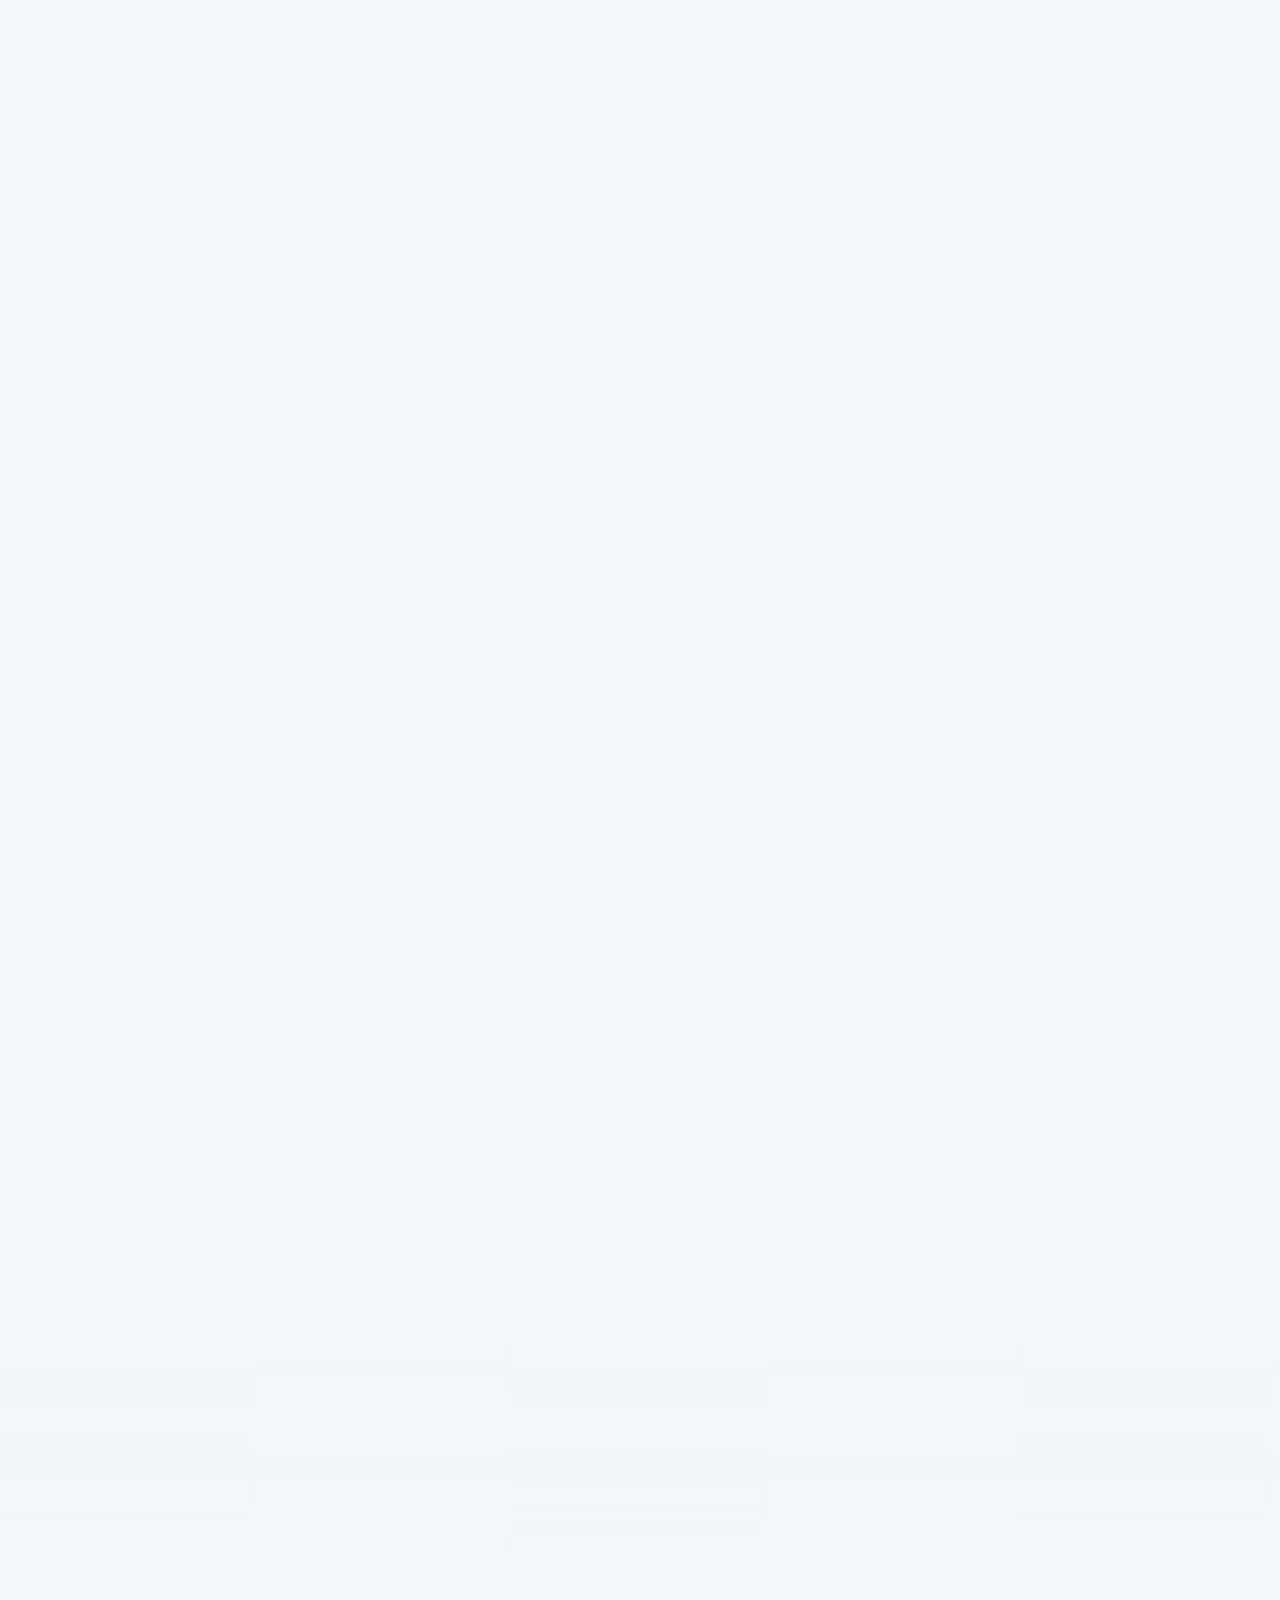
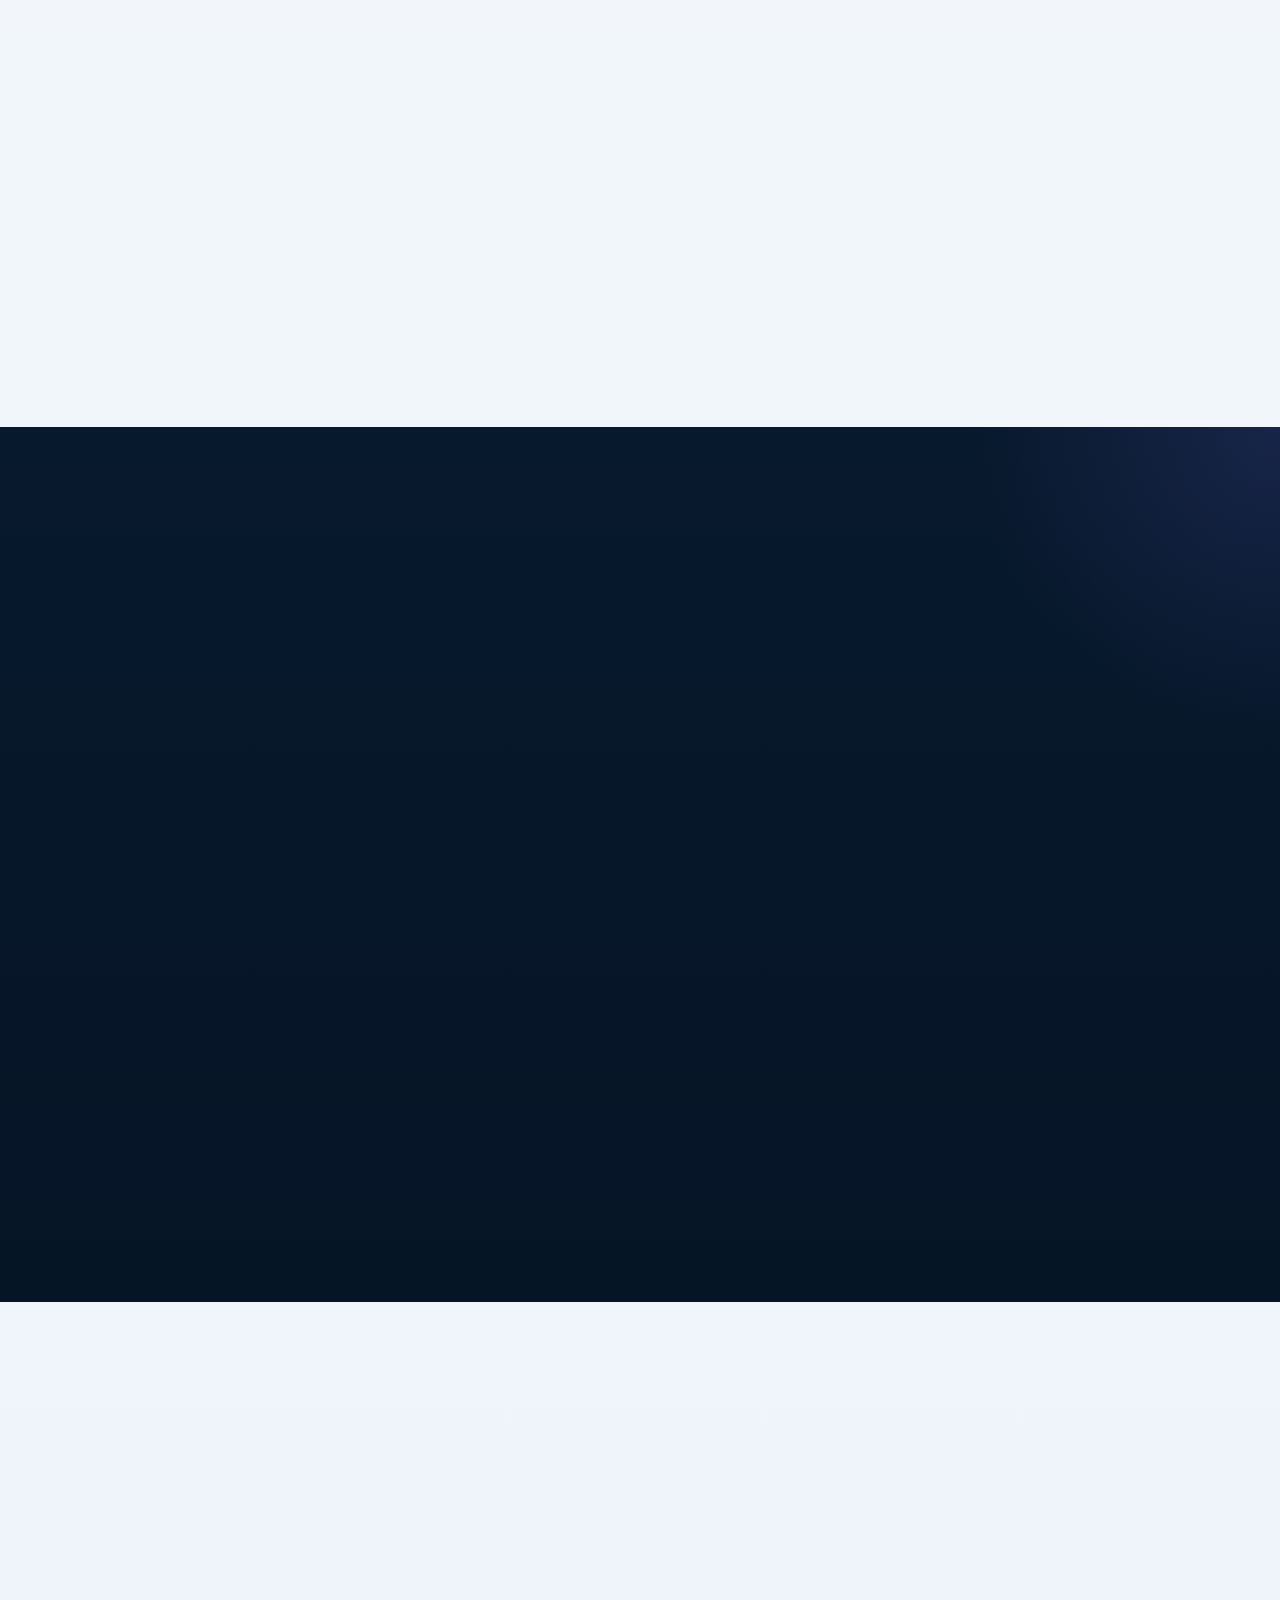
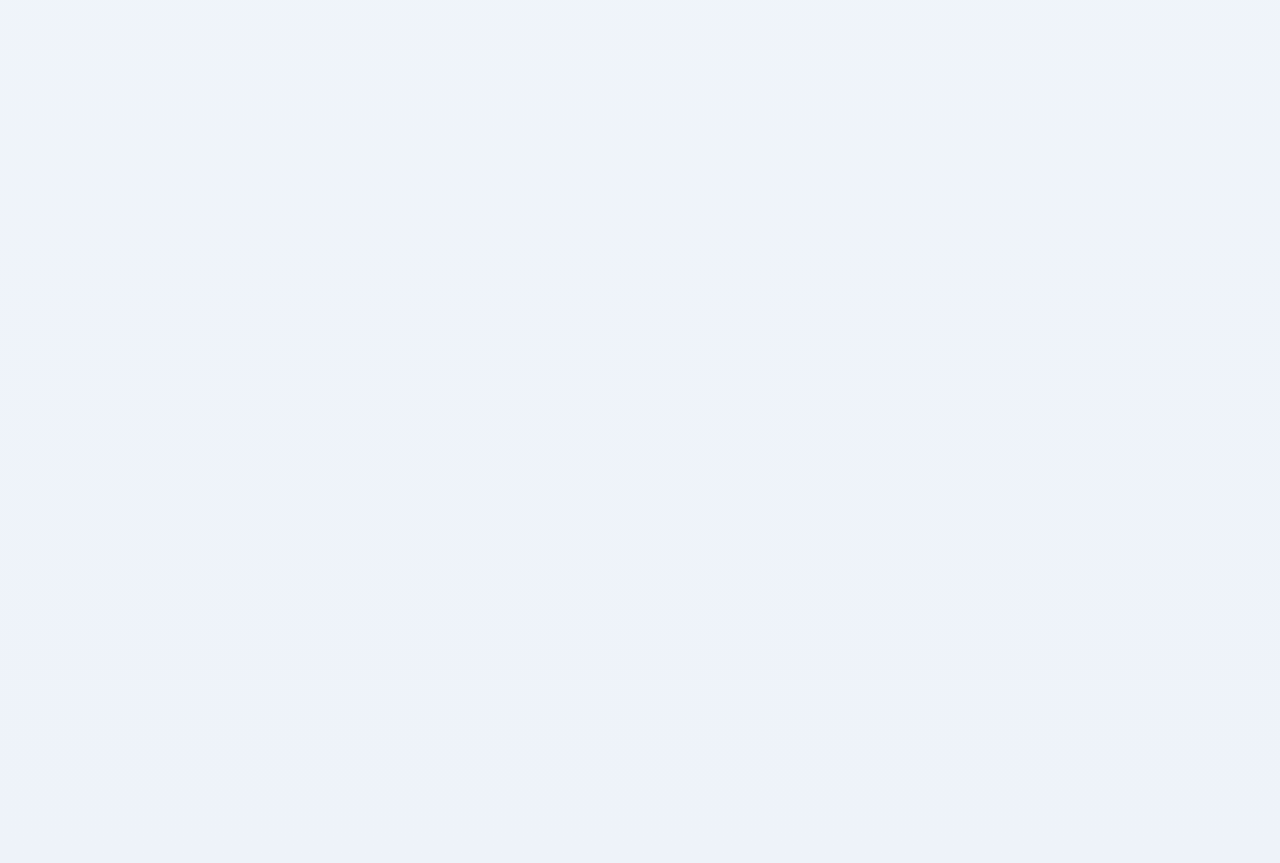
==== commit 2e24f38f: "Add files via upload" ====
--- a/fr/index.html
+++ b/fr/index.html
@@ -4,19 +4,14 @@
   <meta charset="UTF-8" />
   <meta name="viewport" content="width=device-width, initial-scale=1.0" />
   <title>Youssef Hammouch | Portfolio BI & Reporting</title>
-  <meta name="description" content="Portfolio premium en BI et reporting avec dashboards anonymisés, études de cas de style consulting et projets orientés résultats." />
-
+  <meta name="description" content="Portfolio BI et reporting premium avec tableaux de bord d'entreprise anonymisés, études de cas de style conseil et narration de projets structurée." />
   <link rel="preconnect" href="https://fonts.googleapis.com">
   <link rel="preconnect" href="https://fonts.gstatic.com" crossorigin>
   <link href="https://fonts.googleapis.com/css2?family=Inter:wght@400;500;600;700;800&display=swap" rel="stylesheet">
-
-  <!-- ✅ FIXED PATH -->
   <link rel="stylesheet" href="../styles.css" />
 </head>
-
 <body>
   <div class="page-shell">
-
     <header class="hero" id="top">
       <nav class="nav container">
         <a class="brand" href="#top">
@@ -26,193 +21,334 @@
             <small>Portfolio BI & Reporting</small>
           </span>
         </a>
-
+ 
         <button class="nav-toggle" aria-label="Ouvrir le menu">☰</button>
-
+ 
         <div class="nav-links">
           <a href="#case-studies">Études de cas</a>
-          <a href="#gallery">Dashboards</a>
+          <a href="#gallery">Tableaux de bord</a>
           <a href="#experience">Expérience</a>
           <a href="#contact">Contact</a>
         </div>
-
-        <!-- 🌐 LANGUAGE SWITCH -->
-        <div class="nav-actions">
-          <a href="/index.html" class="lang-btn">EN</a>
-        </div>
       </nav>
-
+ 
       <div class="container hero-grid">
         <div class="hero-copy reveal">
-          <div class="eyebrow">PORTFOLIO ANONYMISÉ · ANALYTICS ENTERPRISE</div>
-
-          <h1>Transformer des données opérationnelles complexes en décisions stratégiques.</h1>
-
+          <div class="eyebrow">PORTFOLIO ANONYMISÉ · ANALYSE DE DONNÉES D'ENTREPRISE</div>
+          <h1>Transformer des données opérationnelles complexes en décisions exécutives.</h1>
           <p class="lead">
-            Data Reporting Analyst spécialisé en BI, conception de dashboards, architecture KPI,
-            analyse SQL et automatisation du reporting. Ce portfolio transforme un CV en une
-            présentation premium de type consulting avec storytelling métier et impact business clair.
+            Analyste Reporting et profil BI axé sur la conception de tableaux de bord, l'architecture de KPI, l'analyse SQL et l'automatisation du reporting. Ce site convertit le CV en un portfolio premium de style conseil avec une narration forte, des visuels épurés et des résultats business structurés.
           </p>
-
+ 
           <div class="hero-cta">
             <a class="btn btn-primary" href="#case-studies">Voir les études de cas</a>
-            <a class="btn btn-secondary" href="#gallery">Voir les dashboards</a>
-          </div>
-
+            <a class="btn btn-secondary" href="#gallery">Galerie de tableaux de bord</a>
+          </div>
+ 
           <div class="hero-stats">
             <article class="stat-card">
               <strong>4+ ans</strong>
-              <span>BI, reporting, automatisation et analytics</span>
+              <span>BI, reporting, automatisation et analyse des opérations</span>
             </article>
             <article class="stat-card">
-              <strong>-40%</strong>
-              <span>Réduction des cycles de reporting grâce à l’automatisation</span>
+              <strong>40% plus rapide</strong>
+              <span>Réduction type du cycle de reporting grâce à l'automatisation</span>
             </article>
             <article class="stat-card">
               <strong>Power BI + SQL</strong>
-              <span>Dashboards, modélisation et aide à la décision</span>
+              <span>Dashboards, modélisation, logique KPI et aide à la décision</span>
             </article>
             <article class="stat-card">
               <strong>Multi-secteurs</strong>
-              <span>Banque, télécom, RH, assurance, services</span>
-            </article>
-          </div>
-        </div>
-
+              <span>Banque, télécom, RH, assurance et services</span>
+            </article>
+          </div>
+        </div>
+ 
         <aside class="hero-panel reveal delay-1">
           <div class="panel-top">
             <span class="mini-label">Positionnement</span>
-            <span class="mini-badge">Approche consulting</span>
-          </div>
-
-          <h2>Ce que démontre ce portfolio</h2>
-
+            <span class="mini-badge">Narratif style McKinsey</span>
+          </div>
+          <h2>Ce que ce portfolio vise à démontrer</h2>
           <ul class="check-list">
-            <li>Structuration de données complexes en systèmes KPI clairs</li>
-            <li>Storytelling business et prise de décision</li>
-            <li>Vision avant/après compréhensible rapidement</li>
+            <li>Capacité à structurer des données brutes en systèmes de KPI clairs</li>
+            <li>Storytelling business, pas seulement de la production de graphiques</li>
+            <li>Logique avant/après percutante pour les recruteurs</li>
           </ul>
-
           <div class="quote-card">
-            <p>
-              « La valeur ne réside pas seulement dans le dashboard,
-              mais dans la compréhension des signaux et leur impact sur les décisions. »
-            </p>
+            <p>« La valeur ne réside pas seulement dans la création du tableau de bord. Elle est dans la définition des signaux qui comptent, pourquoi ils comptent, et comment les leaders agissent. »</p>
           </div>
         </aside>
       </div>
     </header>
-
+ 
     <main>
-
-      <!-- CASE STUDIES -->
       <section class="section container" id="case-studies">
         <div class="section-heading reveal">
           <span class="eyebrow">ÉTUDES DE CAS</span>
-          <h2>Projets présentés comme des missions de consulting</h2>
+          <h2>Analyses basées sur la narration : problème, analyse, solution et impact mesurable</h2>
           <p>
-            Chaque projet met en évidence le problème, l’analyse, la solution
-            et l’impact mesurable.
+            Chaque projet est présenté comme une mission de conseil. L'objectif est de rendre le raisonnement visible :
+            dysfonctionnements initiaux, cadrage de l'analyse, refonte et changements observés.
           </p>
         </div>
-
+ 
         <div class="story-stack">
-
           <article class="story-card reveal">
             <div class="story-head">
-              <span class="story-tag">Cas 01 · Opérations</span>
-              <h3>Cockpit de performance multi-pays</h3>
-            </div>
-            <p>Transformation d’un reporting fragmenté en cockpit opérationnel centralisé.</p>
-          </article>
-
-          <article class="story-card reveal">
+              <div>
+                <span class="story-tag">Cas d'étude 01 · Opérations</span>
+                <h3>Cockpit de performance service multi-pays</h3>
+              </div>
+              <div class="impact-pill">Résultat : revue opérationnelle accélérée</div>
+            </div>
+ 
+            <div class="story-grid">
+              <div class="story-column">
+                <h4>Le problème</h4>
+                <p>Les équipes opérationnelles suivaient la performance via des fichiers fragmentés et des exports manuels. Les leaders voyaient les chiffres quotidiens, mais sans lien clair entre volume offert, appels traités, SLA et qualité de service.</p>
+              </div>
+              <div class="story-column">
+                <h4>Mon analyse</h4>
+                <p>J'ai cartographié la chaîne de KPI de la demande entrante à la production, identifié les calculs redondants et séparé les indicateurs descriptifs des indicateurs de décision pour isoler le "bruit" et faciliter la gestion des exceptions.</p>
+              </div>
+              <div class="story-column">
+                <h4>Ma définition</h4>
+                <p>Une structure de tableau de bord avec une discipline de filtrage, un tableau central de KPI et une hiérarchie métrique épurée afin que superviseurs et managers utilisent la même source de vérité lors des revues quotidiennes.</p>
+              </div>
+              <div class="story-column">
+                <h4>La solution</h4>
+                <p>Conception d'un cockpit opérationnel combinant volume, SLA, décroché, DMT, précision de prévision et temps d'attente. Le reporting brut est devenu un outil de pilotage guidé de la performance.</p>
+              </div>
+            </div>
+ 
+            <div class="comparison-grid">
+              <div class="compare before">
+                <h5>Avant</h5>
+                <ul>
+                  <li>Consolidation manuelle de vues multiples</li>
+                  <li>Lecture incohérente des KPI par les parties prenantes</li>
+                  <li>Escalade lente en cas de dégradation du service</li>
+                </ul>
+              </div>
+              <div class="compare after">
+                <h5>Après</h5>
+                <ul>
+                  <li>Couche de contrôle quotidienne unique</li>
+                  <li>Propriété claire des métriques et détection d'anomalies rapide</li>
+                  <li>Conversations managériales plus structurées</li>
+                </ul>
+              </div>
+            </div>
+          </article>
+ 
+          <article class="story-card reveal delay-1">
             <div class="story-head">
-              <span class="story-tag">Cas 02 · Reporting exécutif</span>
-              <h3>Dashboard décisionnel simplifié</h3>
-            </div>
-            <p>Amélioration de la lisibilité et de la prise de décision du management.</p>
-          </article>
-
-          <article class="story-card reveal">
+              <div>
+                <span class="story-tag">Cas d'étude 02 · Reporting Exécutif</span>
+                <h3>Suivi des KPI exécutifs et simplification des tendances</h3>
+              </div>
+              <div class="impact-pill">Résultat : meilleure lisibilité décisionnelle</div>
+            </div>
+ 
+            <div class="story-grid">
+              <div class="story-column">
+                <h4>Le problème</h4>
+                <p>Les tableaux de bord de la direction contenaient les bons chiffres, mais pas le bon parcours de lecture. Les cartes de tendances et graphiques mensuels n'étaient pas organisés pour soutenir une interprétation rapide lors des comités.</p>
+              </div>
+              <div class="story-column">
+                <h4>Mon analyse</h4>
+                <p>J'ai examiné comment les parties prenantes consommaient l'information en réunion et quels KPI déclenchaient réellement des actions. Le problème était l'utilisabilité exécutive plutôt que la disponibilité des données.</p>
+              </div>
+              <div class="story-column">
+                <h4>Ma définition</h4>
+                <p>Une mise en page descendante (top-down) avec des cartes KPI compactes, des panneaux de tendances et une section "traité vs offert" pour créer un récit visuel clair, du résumé au diagnostic.</p>
+              </div>
+              <div class="story-column">
+                <h4>La solution</h4>
+                <p>Refonte de la page de reporting en un tableau de bord de synthèse utilisant un espacement cohérent et un cadrage comparatif Année N / Année N-1 pour répondre précisément aux questions de gestion.</p>
+              </div>
+            </div>
+ 
+            <div class="comparison-grid">
+              <div class="compare before">
+                <h5>Avant</h5>
+                <ul>
+                  <li>Forte densité sans ordre de lecture clair</li>
+                  <li>Trop d'efforts pour extraire les messages clés</li>
+                  <li>Revues mensuelles ralenties par la confusion visuelle</li>
+                </ul>
+              </div>
+              <div class="compare after">
+                <h5>Après</h5>
+                <ul>
+                  <li>Synthèse exécutive percutante au premier coup d'œil</li>
+                  <li>Passage rapide de la vue d'ensemble à la cause racine</li>
+                  <li>Confiance accrue dans l'interprétation des KPI</li>
+                </ul>
+              </div>
+            </div>
+          </article>
+ 
+          <article class="story-card reveal delay-2">
             <div class="story-head">
-              <span class="story-tag">Cas 03 · Banque</span>
-              <h3>Tour de contrôle opérationnelle</h3>
-            </div>
-            <p>Optimisation du backlog et des temps de réponse.</p>
-          </article>
-
+              <div>
+                <span class="story-tag">Cas d'étude 03 · Banque</span>
+                <h3>Tour de contrôle des opérations bancaires de détail</h3>
+              </div>
+              <div class="impact-pill">Résultat : contrôle du backlog et de la réactivité</div>
+            </div>
+ 
+            <div class="story-grid">
+              <div class="story-column">
+                <h4>Le problème</h4>
+                <p>Un support bancaire gérait des files d'attente avec une visibilité limitée sur le backlog, les temps de réponse et l'apport de l'automatisation. Les managers réagissaient aux pics de volume sans pouvoir prioriser efficacement.</p>
+              </div>
+              <div class="story-column">
+                <h4>Mon analyse</h4>
+                <p>J'ai décomposé le flux : réception des tickets, vieillissement des stocks, débit et risque SLA. L'analyse s'est concentrée sur les points de rupture de l'expérience client : vieilles files et déséquilibre de charge entre flux manuels et automatiques.</p>
+              </div>
+              <div class="story-column">
+                <h4>Ma définition</h4>
+                <p>Une tour de contrôle avec productivité, backlog, distribution par âge des dossiers et taux d'automatisation. La structure a été conçue pour soutenir les managers opérationnels, pas seulement les équipes reporting.</p>
+              </div>
+              <div class="story-column">
+                <h4>La solution</h4>
+                <p>Création d'un dashboard orienté décision alignant les métriques WFM sur des questions concrètes : avons-nous assez de personnel, où perdons-nous de la capacité et quelle est la stabilité de l'adhérence ?</p>
+              </div>
+            </div>
+ 
+            <div class="comparison-grid">
+              <div class="compare before">
+                <h5>Avant</h5>
+                <ul>
+                  <li>Variables de planification examinées séparément</li>
+                  <li>Trop d'interprétation manuelle en réunion</li>
+                  <li>Impact du shrinkage mal visualisé</li>
+                </ul>
+              </div>
+              <div class="compare after">
+                <h5>Après</h5>
+                <ul>
+                  <li>Vue décisionnelle unifiée de la main-d'œuvre</li>
+                  <li>Meilleures conversations entre les équipes de planification</li>
+                  <li>Visibilité rapide sur les risques d'effectifs</li>
+                </ul>
+              </div>
+            </div>
+          </article>
         </div>
       </section>
-
-      <!-- DASHBOARD GALLERY -->
+ 
       <section class="section section-dark" id="gallery">
         <div class="container">
           <div class="section-heading reveal light-heading">
-            <span class="eyebrow">DASHBOARDS</span>
-            <h2>Dashboards reconstruits pour améliorer la prise de décision</h2>
-          </div>
-
+            <span class="eyebrow">GALERIE DE TABLEAUX DE BORD</span>
+            <h2>Ces interfaces ont été conçues à partir de rapports réels 
+qui manquaient de structure.</h2>
+            <p>
+              Optimisés pour l'utilisabilité et la prise de décision. "Anonymisés pour confidentialité".
+            </p>
+          </div>
+ 
           <div class="dashboard-showcase">
-
-            <img src="../assets/dashboard_operations_table.png" />
-            <img src="../assets/dashboard_executive_overview.png" />
-            <img src="../assets/dashboard_productivity_queue.png" />
-            <img src="../assets/dashboard_workforce_control.png" />
-
+            <figure class="dashboard-tile reveal">
+              <div class="tile-copy">
+                <span class="tile-tag">Vue Table Opérationnelle</span>
+                <h3>Tableau de KPI quotidiens avec métriques latérales</h3>
+                <p>Idéal pour les managers ayant besoin d'un contrôle détaillé avec filtres, lignes quotidiennes et totaux mis en évidence.</p>
+              </div>
+              <img src="assets/dashboard_operations_table.png" alt="Tableau de bord opérations anonymisé" />
+            </figure>
+ 
+            <figure class="dashboard-tile reveal delay-1">
+              <div class="tile-copy">
+                <span class="tile-tag">Synthèse Exécutive</span>
+                <h3>Dashboard de direction avec cartes de tendances</h3>
+                <p>Conçu pour accélérer les revues mensuelles grâce à des indicateurs compacts et une navigation simplifiée du résumé au détail.</p>
+              </div>
+              <img src="assets/dashboard_executive_overview.png" alt="Tableau de bord exécutif anonymisé" />
+            </figure>
+ 
+            <figure class="dashboard-tile reveal delay-2">
+              <div class="tile-copy">
+                <span class="tile-tag">Tour de Contrôle Bancaire</span>
+                <h3>Backlog, vieillissement, productivité et automatisation</h3>
+                <p>Axé sur les opérations de service bancaire où la vitesse de réponse et l'âge du backlog impactent directement l'expérience client.</p>
+              </div>
+              <img src="assets/dashboard_productivity_queue.png" alt="Tableau de bord bancaire anonymisé" />
+            </figure>
+ 
+            <figure class="dashboard-tile reveal">
+              <div class="tile-copy">
+                <span class="tile-tag">Gestion du Workforce</span>
+                <h3>Couverture, adhérence, capacité et shrinkage</h3>
+                <p>Focus sur le contrôle des effectifs et la qualité de la planification, pour les responsables WFM et les parties prenantes opérationnelles.</p>
+              </div>
+              <img src="assets/dashboard_workforce_control.png" alt="Tableau de bord workforce anonymisé" />
+            </figure>
           </div>
         </div>
       </section>
-
-      <!-- EXPERIENCE -->
+ 
       <section class="section container" id="experience">
         <div class="section-heading reveal">
-          <span class="eyebrow">EXPÉRIENCE</span>
-          <h2>Parcours BI & analytics</h2>
-        </div>
-
+          <span class="eyebrow">RÉSUMÉ D'EXPÉRIENCE</span>
+          <h2>Un parcours aligné sur la BI, l'analyse opérationnelle et la transformation du reporting</h2>
+        </div>
+ 
         <div class="experience-grid">
-          <article class="exp-card">
+          <article class="exp-card reveal">
             <span class="exp-period">2022 — Présent</span>
-            <h3>Data Reporting Analyst</h3>
-          </article>
-          <article class="exp-card">
+            <h3>Analyste Reporting Données</h3>
+            <p>Développement de dashboards, standardisation de KPI, analyse SQL, automatisation du reporting et aide à la décision en environnement d'entreprise.</p>
+          </article>
+          <article class="exp-card reveal delay-1">
             <span class="exp-period">2020 — 2022</span>
-            <h3>Analyste Workforce</h3>
-          </article>
-          <article class="exp-card">
+            <h3>Analyste Workforce Temps Réel</h3>
+            <p>Suivi opérationnel, analyse intraday, visibilité des effectifs et support d'escalade rapide pour des équipes de service orientées performance.</p>
+          </article>
+          <article class="exp-card reveal delay-2">
             <span class="exp-period">2017 — 2020</span>
             <h3>Analyste IT</h3>
+            <p>Travail sur la performance des processus, le support reporting, les opérations techniques et les activités liées aux données.</p>
+          </article>
+          <article class="exp-card reveal">
+            <span class="exp-period">2015 — 2016</span>
+            <h3>Spécialiste Support Technique IT</h3>
+            <p>Support technique systèmes, matériel et logiciel, développant la rigueur opérationnelle appliquée ensuite aux rôles BI.</p>
           </article>
         </div>
       </section>
-
-      <!-- CONTACT -->
+ 
       <section class="section container" id="contact">
         <div class="contact-panel reveal">
           <div class="contact-copy">
             <span class="eyebrow">CONTACT</span>
-            <h2>Disponible pour des postes BI / Data</h2>
-          </div>
-
+            <h2>Disponible pour des rôles axés sur la BI, le reporting et les tableaux de bord</h2>
+            <p>Ce portfolio est intentionnellement anonymisé. Les références d'entreprises sont masquées tout en conservant la crédibilité et l'orientation business du travail.</p>
+          </div>
           <div class="contact-cards">
             <article class="mini-contact">
-              <strong>Email : yusf.hammouch@gmail.com</strong>
+              <span>Email</span>
+              <strong>yusf.hammouch@gmail.com</strong>
             </article>
             <article class="mini-contact">
-              <strong>Tél : +212 632 910 265</strong>
+              <span>Téléphone</span>
+              <strong>+212 632 910 265</strong>
             </article>
             <article class="mini-contact">
-              <strong>Localisation : Rabat, Maroc</strong>
+              <span>Localisation</span>
+              <strong>Rabat, Maroc</strong>
             </article>
           </div>
         </div>
       </section>
-
     </main>
   </div>
-
-  <!-- ✅ FIXED PATH -->
-  <script src="../script.js"></script>
+ 
+  <script src="script.js"></script>
 </body>
-</html>+</html>
+ 
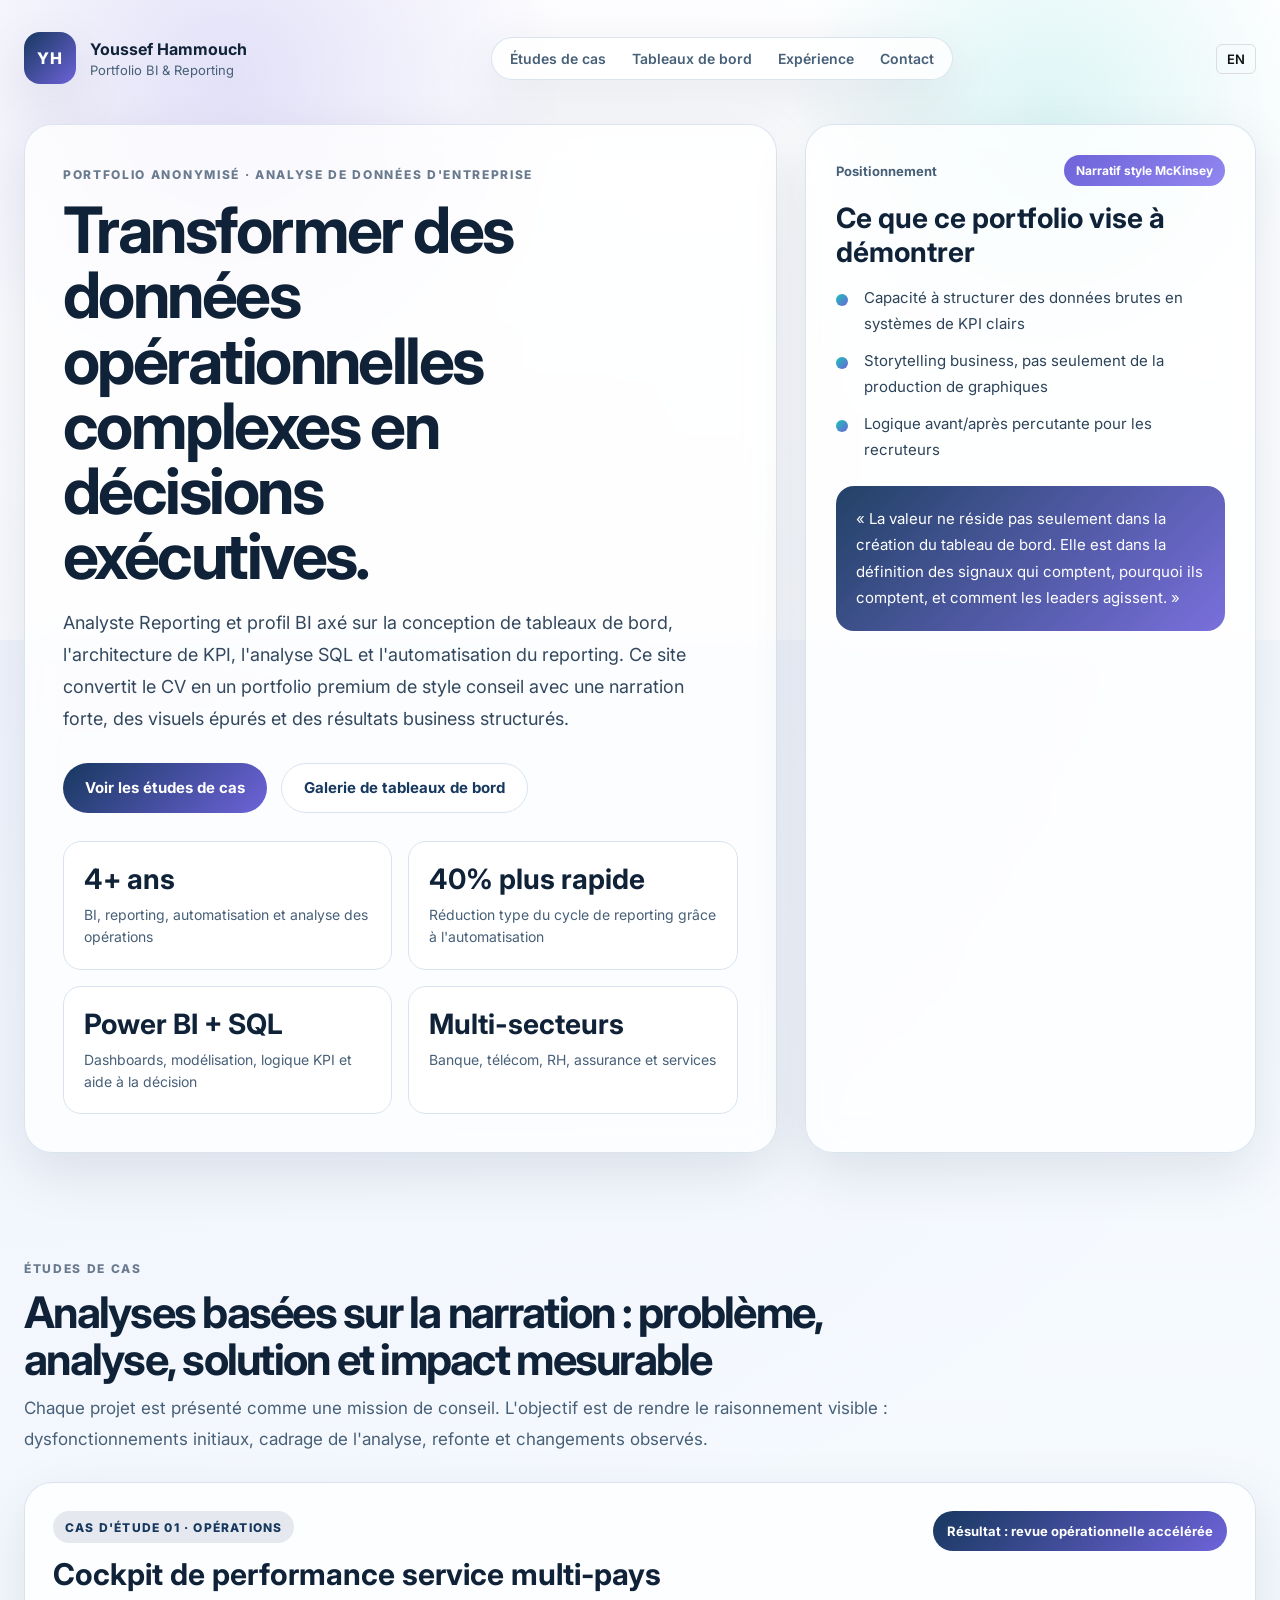
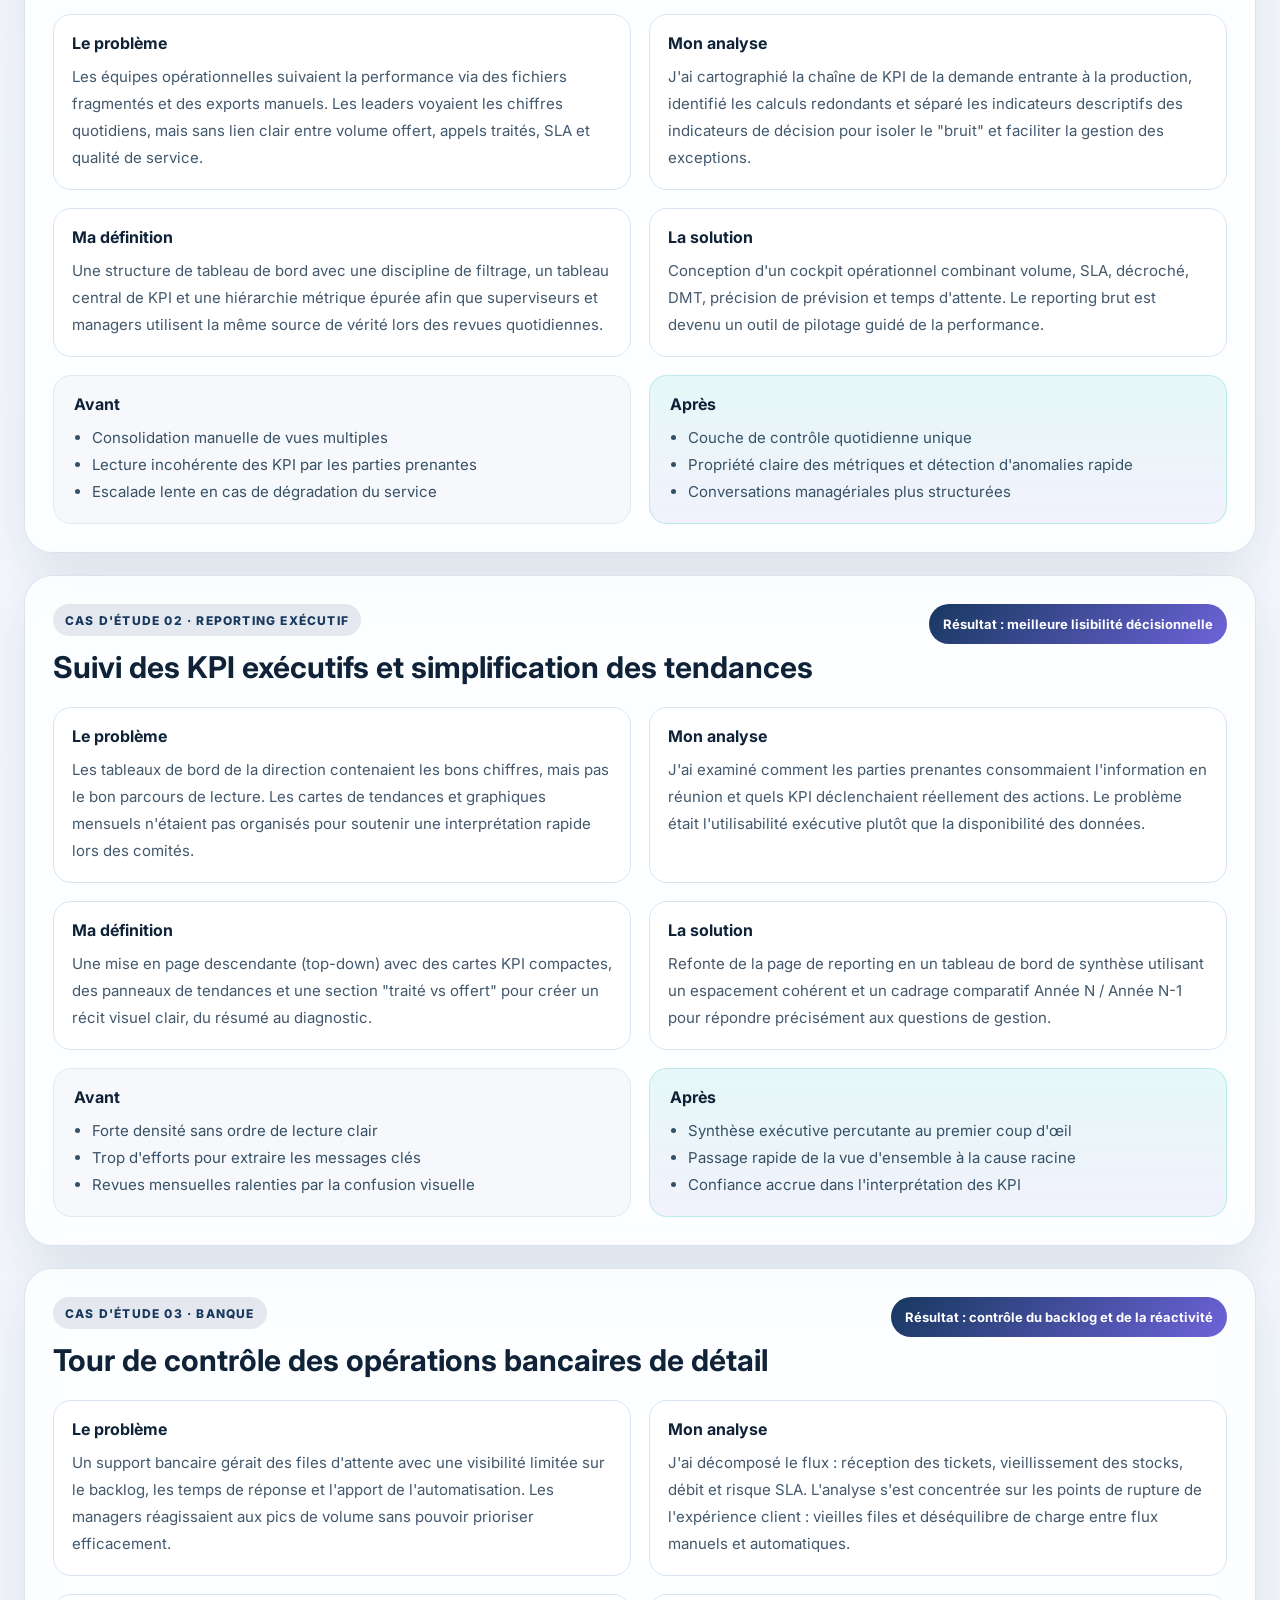
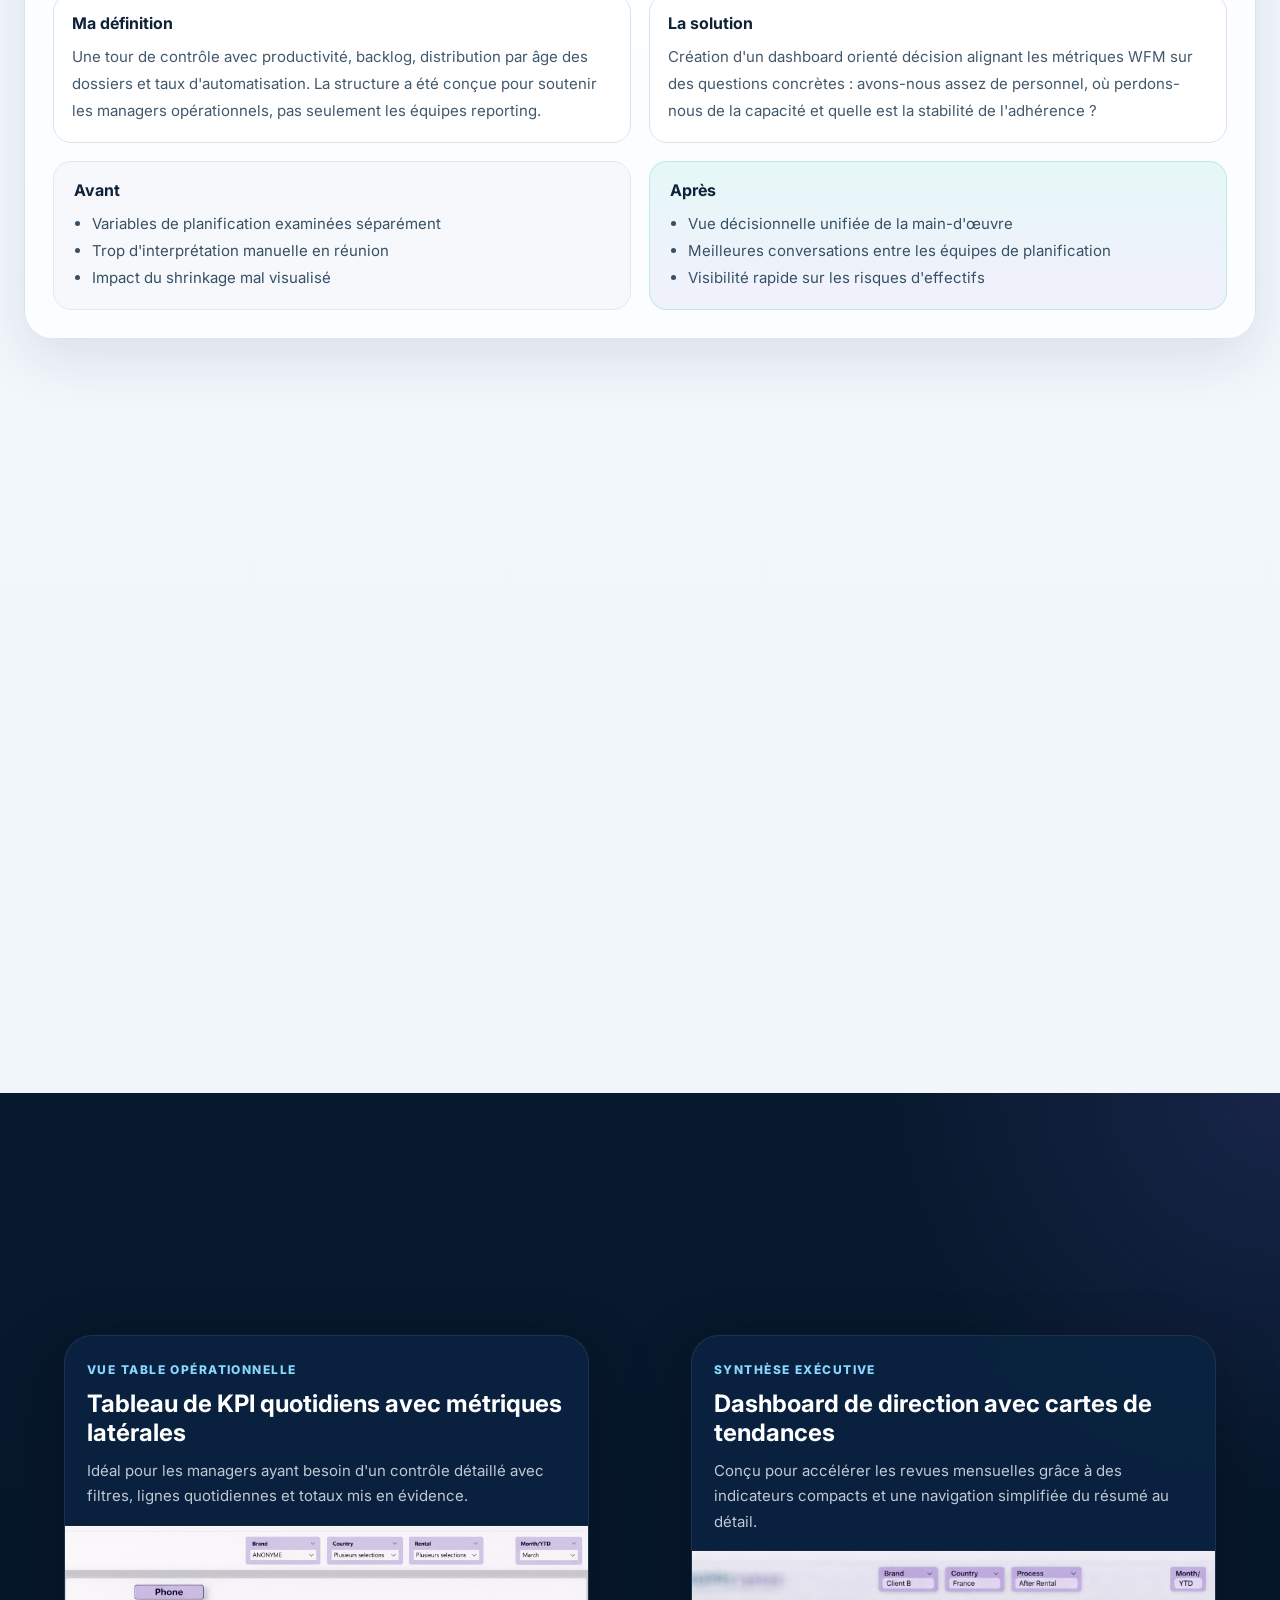
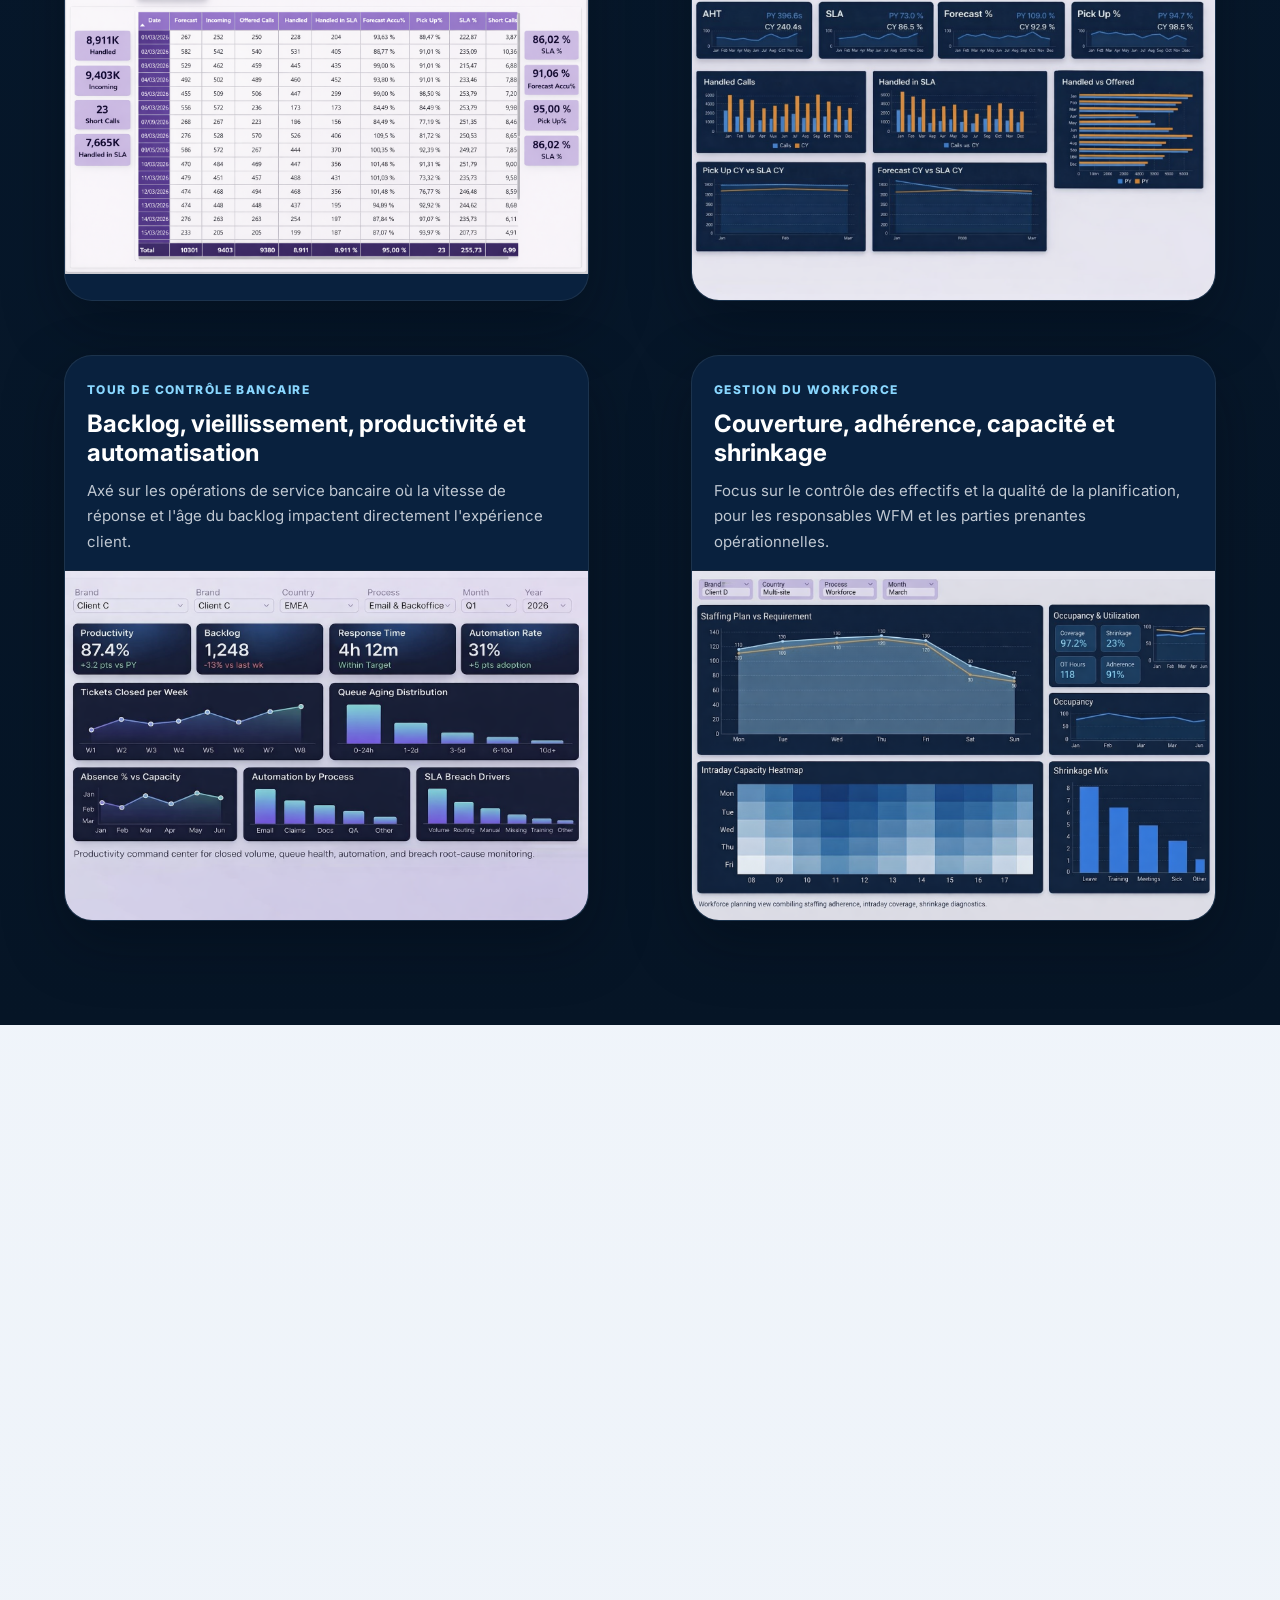
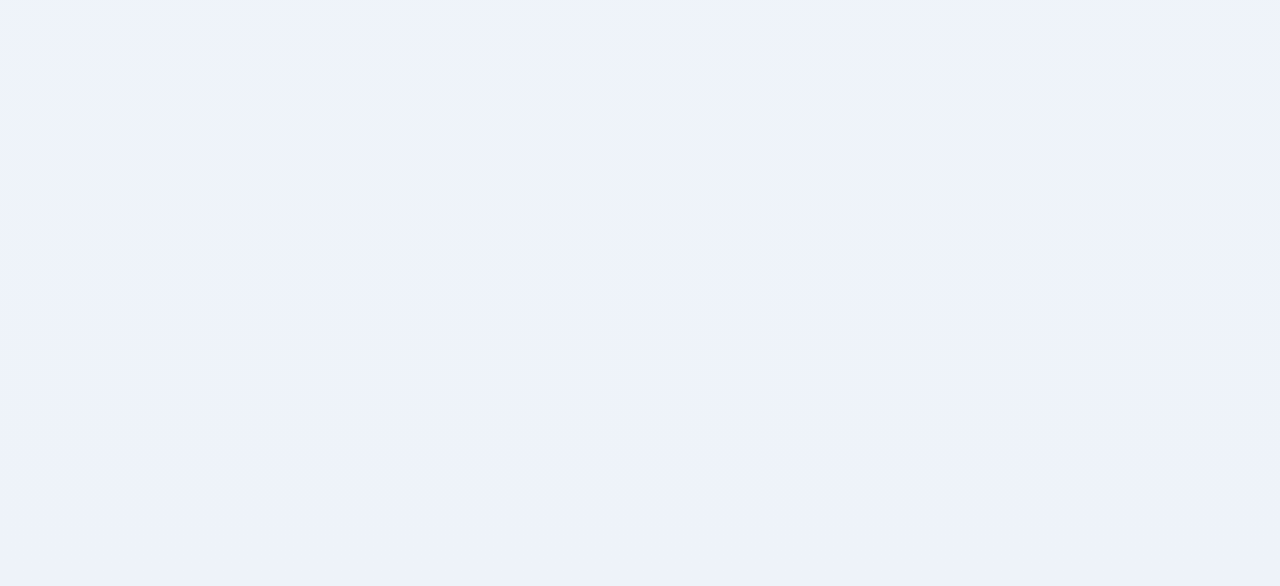
==== commit 39d57df9: "Add files via upload" ====
--- a/fr/index.html
+++ b/fr/index.html
@@ -30,6 +30,10 @@
           <a href="#experience">Expérience</a>
           <a href="#contact">Contact</a>
         </div>
+
+        <div class="nav-actions">
+  <a href="../index.html" class="lang-switch">EN</a>
+</div>
       </nav>
  
       <div class="container hero-grid">
@@ -238,6 +242,56 @@
               </div>
             </div>
           </article>
+
+          <article class="story-card reveal">
+            <div class="story-head">
+              <div>
+                <span class="story-tag">Cas d'étude 04 · Workforce</span>
+                <h3>Panel de planification : couverture, shrinkage et adhérence</h3>
+              </div>
+              <div class="impact-pill">Résultat : discipline de planification accrue</div>
+            </div>
+ 
+            <div class="story-grid">
+              <div class="story-column">
+                <h4>Le problème</h4>
+                <p>Les données de planification existaient, mais les leaders manquaient d'une vue unique liant besoins en effectifs, couverture réelle, adhérence et capacité intraday. Les discussions étaient souvent réactives.</p>
+              </div>
+              <div class="story-column">
+                <h4>Mon analyse</h4>
+                <p>J'ai identifié les variables clés : demande vs effectifs, réalité du planning vs prévu, et l'effet opérationnel du "shrinkage" (perte d'activité). Le but était de convertir des chiffres bruts en signaux de management.</p>
+              </div>
+              <div class="story-column">
+                <h4>Ma définition</h4>
+                <p>Un panneau de contrôle combinant les tendances plan vs besoin, des cartes d'occupation et d'utilisation, ainsi qu'une heatmap de capacité intraday pour soutenir les décisions quotidiennes et hebdomadaires.</p>
+              </div>
+              <div class="story-column">
+                <h4>La solution</h4>
+                <p>Création d'un dashboard orienté décision alignant les métriques WFM sur des questions concrètes : avons-nous assez de personnel, où perdons-nous de la capacité et quelle est la stabilité de l'adhérence ?</p>
+              </div>
+            </div>
+ 
+            <div class="comparison-grid">
+              <div class="compare before">
+                <h5>Avant</h5>
+                <ul>
+                  <li>Variables de planification examinées séparément</li>
+                  <li>Trop d'interprétation manuelle en réunion</li>
+                  <li>Impact du shrinkage mal visualisé</li>
+                </ul>
+              </div>
+              <div class="compare after">
+                <h5>Après</h5>
+                <ul>
+                  <li>Vue décisionnelle unifiée de la main-d'œuvre</li>
+                  <li>Meilleures conversations entre les équipes de planification</li>
+                  <li>Visibilité rapide sur les risques d'effectifs</li>
+                </ul>
+              </div>
+            </div>
+          </article>
+
+
         </div>
       </section>
  
@@ -259,7 +313,7 @@
                 <h3>Tableau de KPI quotidiens avec métriques latérales</h3>
                 <p>Idéal pour les managers ayant besoin d'un contrôle détaillé avec filtres, lignes quotidiennes et totaux mis en évidence.</p>
               </div>
-              <img src="assets/dashboard_operations_table.png" alt="Tableau de bord opérations anonymisé" />
+              <img src="../assets/dashboard_operations_table.png" alt="Tableau de bord opérations anonymisé" />
             </figure>
  
             <figure class="dashboard-tile reveal delay-1">
@@ -268,7 +322,7 @@
                 <h3>Dashboard de direction avec cartes de tendances</h3>
                 <p>Conçu pour accélérer les revues mensuelles grâce à des indicateurs compacts et une navigation simplifiée du résumé au détail.</p>
               </div>
-              <img src="assets/dashboard_executive_overview.png" alt="Tableau de bord exécutif anonymisé" />
+              <img src="../assets/dashboard_executive_overview.png" alt="Tableau de bord exécutif anonymisé" />
             </figure>
  
             <figure class="dashboard-tile reveal delay-2">
@@ -277,7 +331,7 @@
                 <h3>Backlog, vieillissement, productivité et automatisation</h3>
                 <p>Axé sur les opérations de service bancaire où la vitesse de réponse et l'âge du backlog impactent directement l'expérience client.</p>
               </div>
-              <img src="assets/dashboard_productivity_queue.png" alt="Tableau de bord bancaire anonymisé" />
+              <img src="../assets/dashboard_productivity_queue.png" alt="Tableau de bord bancaire anonymisé" />
             </figure>
  
             <figure class="dashboard-tile reveal">
@@ -286,7 +340,7 @@
                 <h3>Couverture, adhérence, capacité et shrinkage</h3>
                 <p>Focus sur le contrôle des effectifs et la qualité de la planification, pour les responsables WFM et les parties prenantes opérationnelles.</p>
               </div>
-              <img src="assets/dashboard_workforce_control.png" alt="Tableau de bord workforce anonymisé" />
+              <img src="../assets/dashboard_workforce_control.png" alt="Tableau de bord workforce anonymisé" />
             </figure>
           </div>
         </div>
@@ -348,7 +402,7 @@
     </main>
   </div>
  
-  <script src="script.js"></script>
+  <script src="../script.js"></script>
 </body>
 </html>
  
--- a/styles.css
+++ b/styles.css
@@ -48,6 +48,26 @@
   padding: 22px 0 72px;
 }
 
+.nav-actions {
+  margin-left: 20px;
+}
+
+.lang-btn {
+  padding: 6px 12px;
+  border: 1px solid #E6ECE9;
+  border-radius: 20px;
+  font-size: 12px;
+  font-weight: 600;
+  text-decoration: none;
+  color: #0B0F0E;
+  transition: all 0.2s ease;
+}
+
+.lang-btn:hover {
+  background: #0B0F0E;
+  color: #fff;
+}
+
 .hero::before {
   content: "";
   position: absolute;
@@ -597,6 +617,31 @@
   transform: translateY(0);
 }
 
+.nav-actions {
+  
+  
+  align-items: center;
+}
+
+
+
+.lang-switch {
+  font-size: 13px;
+  font-weight: 600;
+  padding: 6px 10px;
+  border: 1px solid #ddd;
+  border-radius: 6px;
+  text-decoration: none;
+  color: #111;
+  transition: all 0.2s ease;
+}
+
+.lang-switch:hover {
+  background: #111;
+  color: #fff;
+  border-color: #111;
+}
+
 .delay-1 { transition-delay: 0.08s; }
 .delay-2 { transition-delay: 0.16s; }
 
@@ -663,6 +708,8 @@
   }
 }
 
+
+
 @media (max-width: 560px) {
   .hero {
     padding-bottom: 52px;
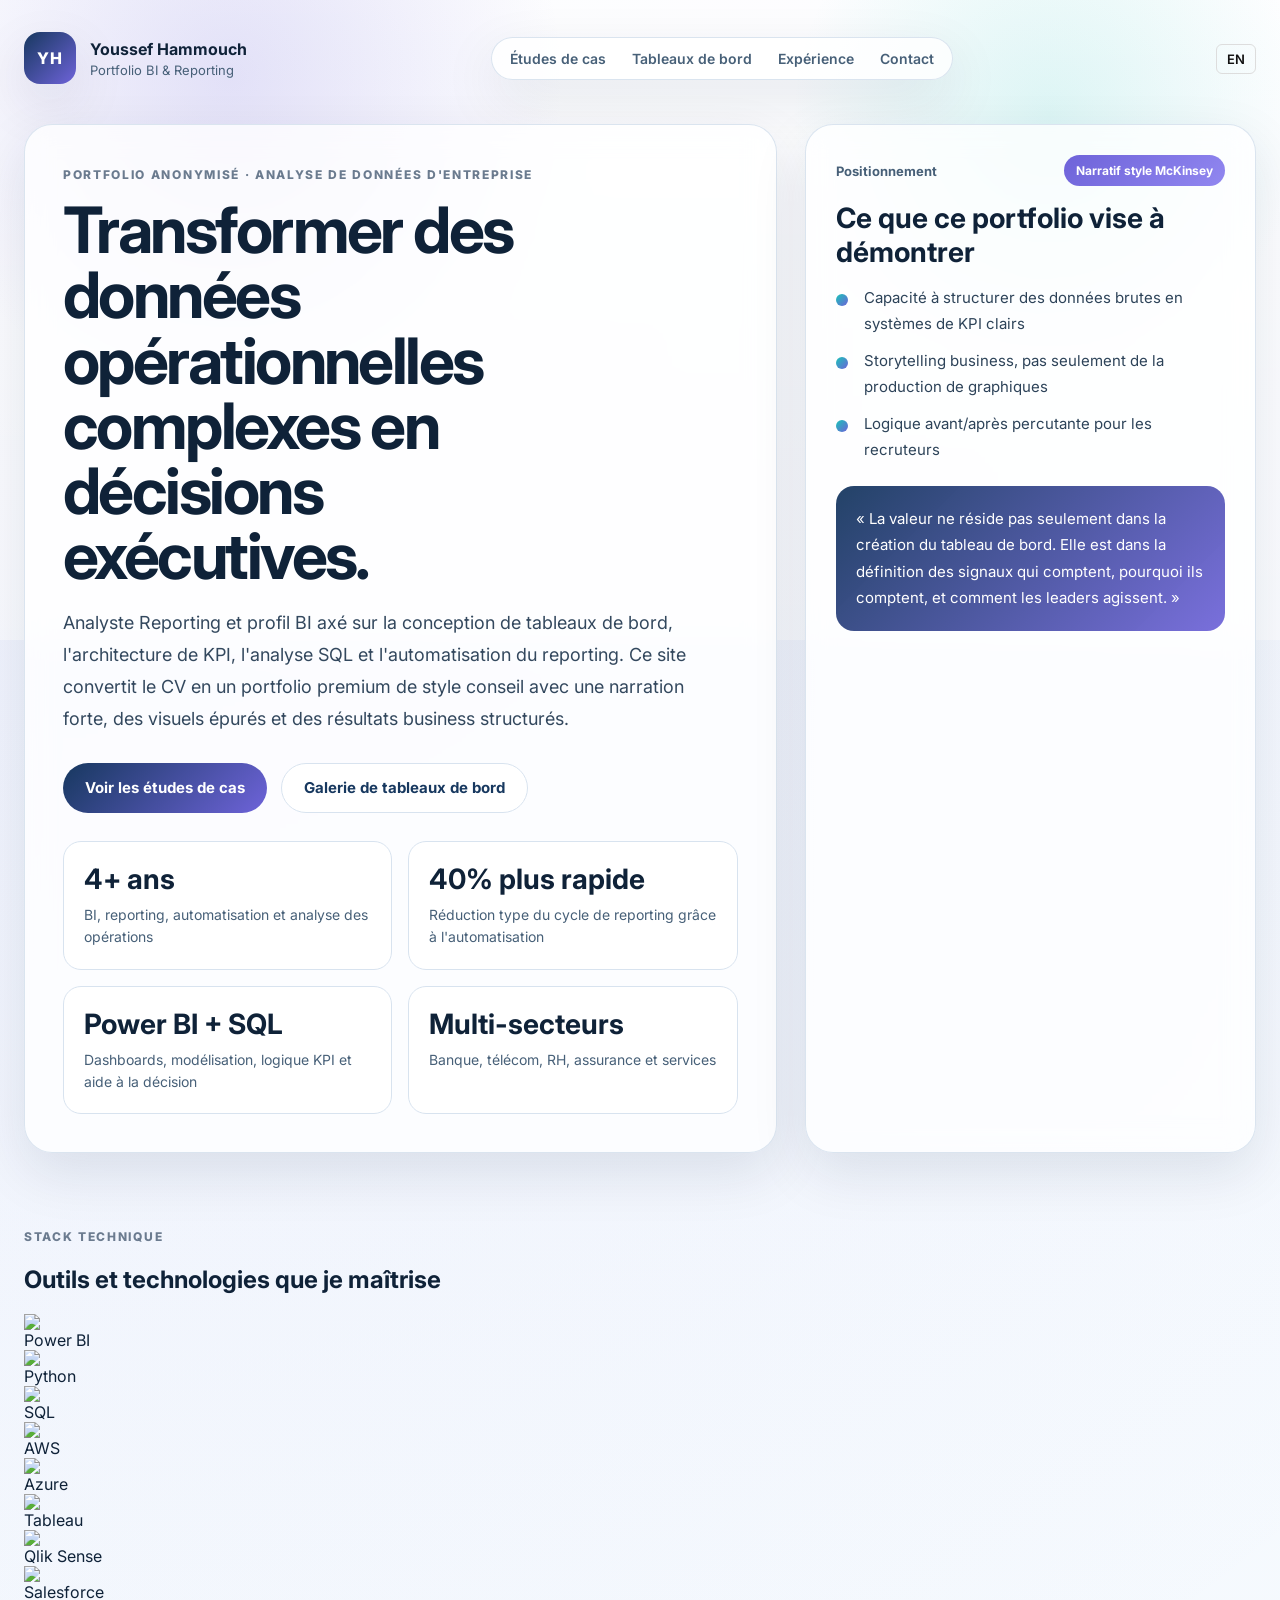
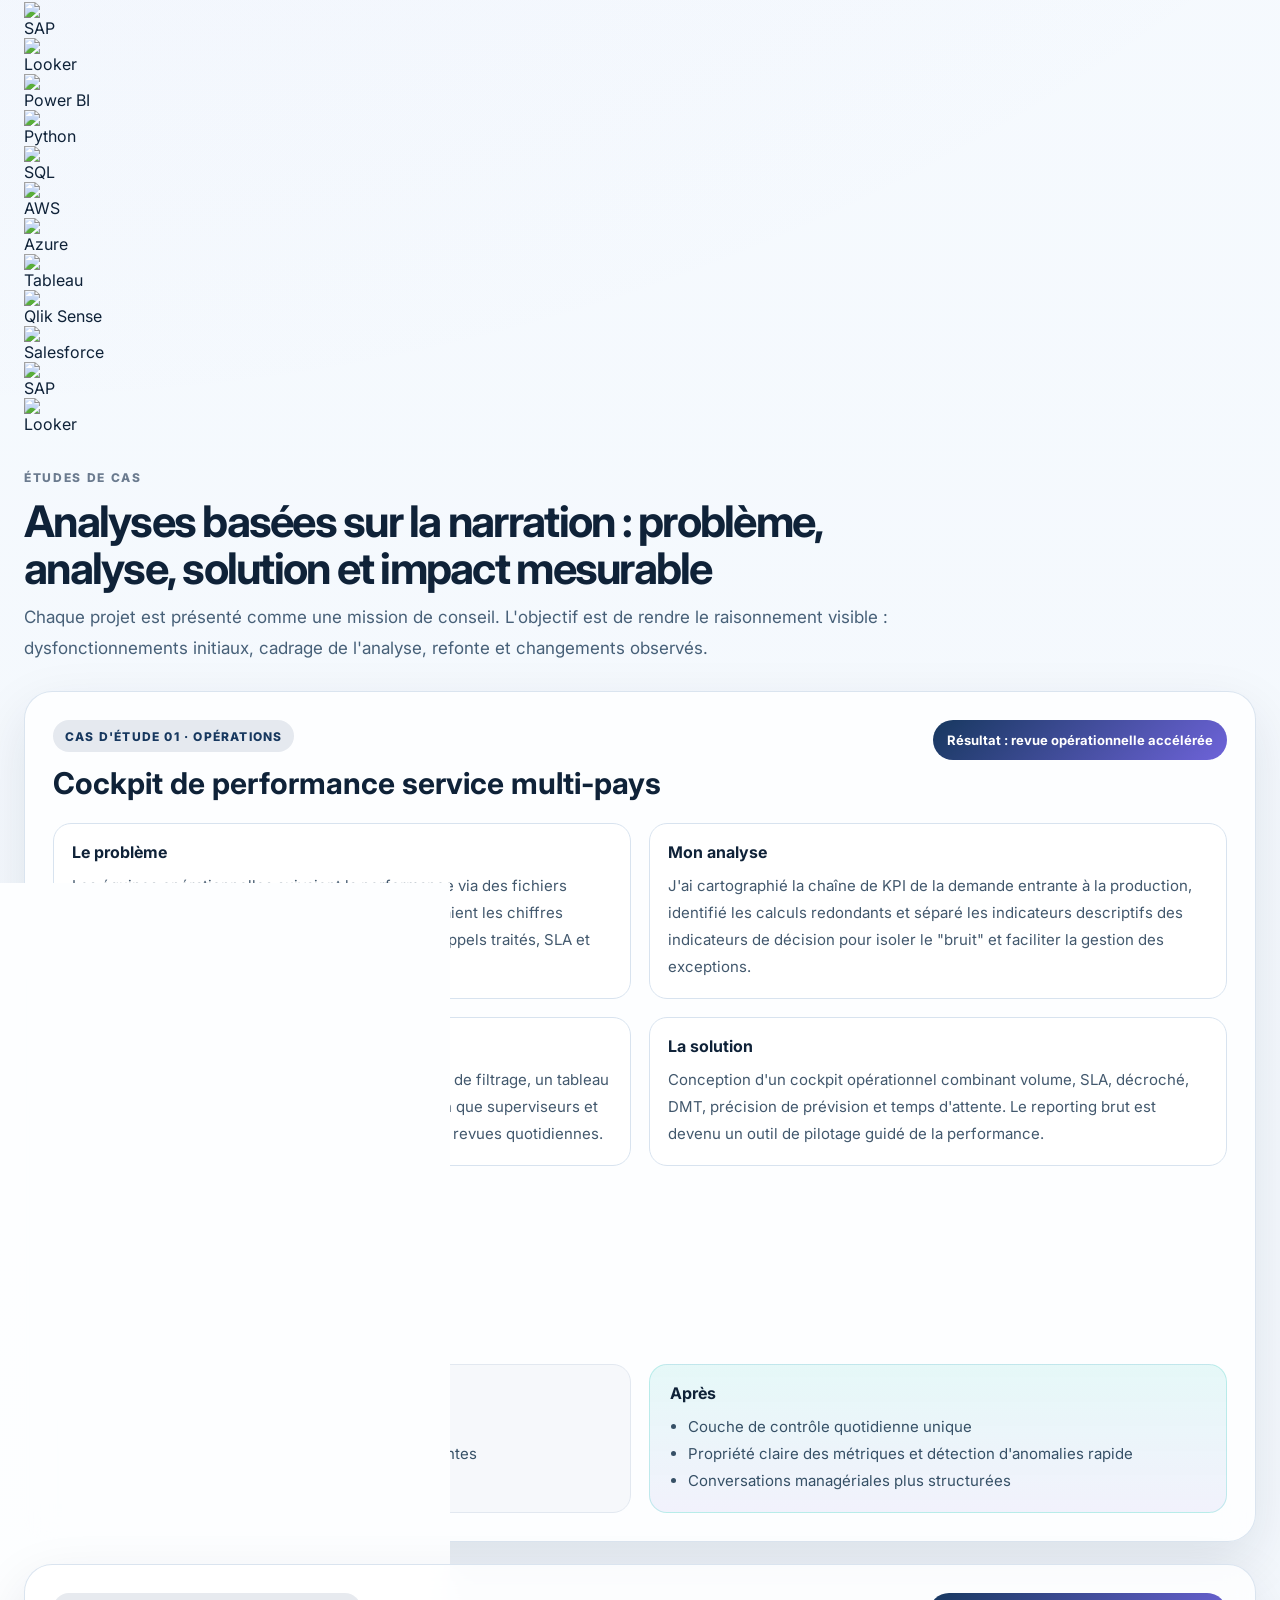
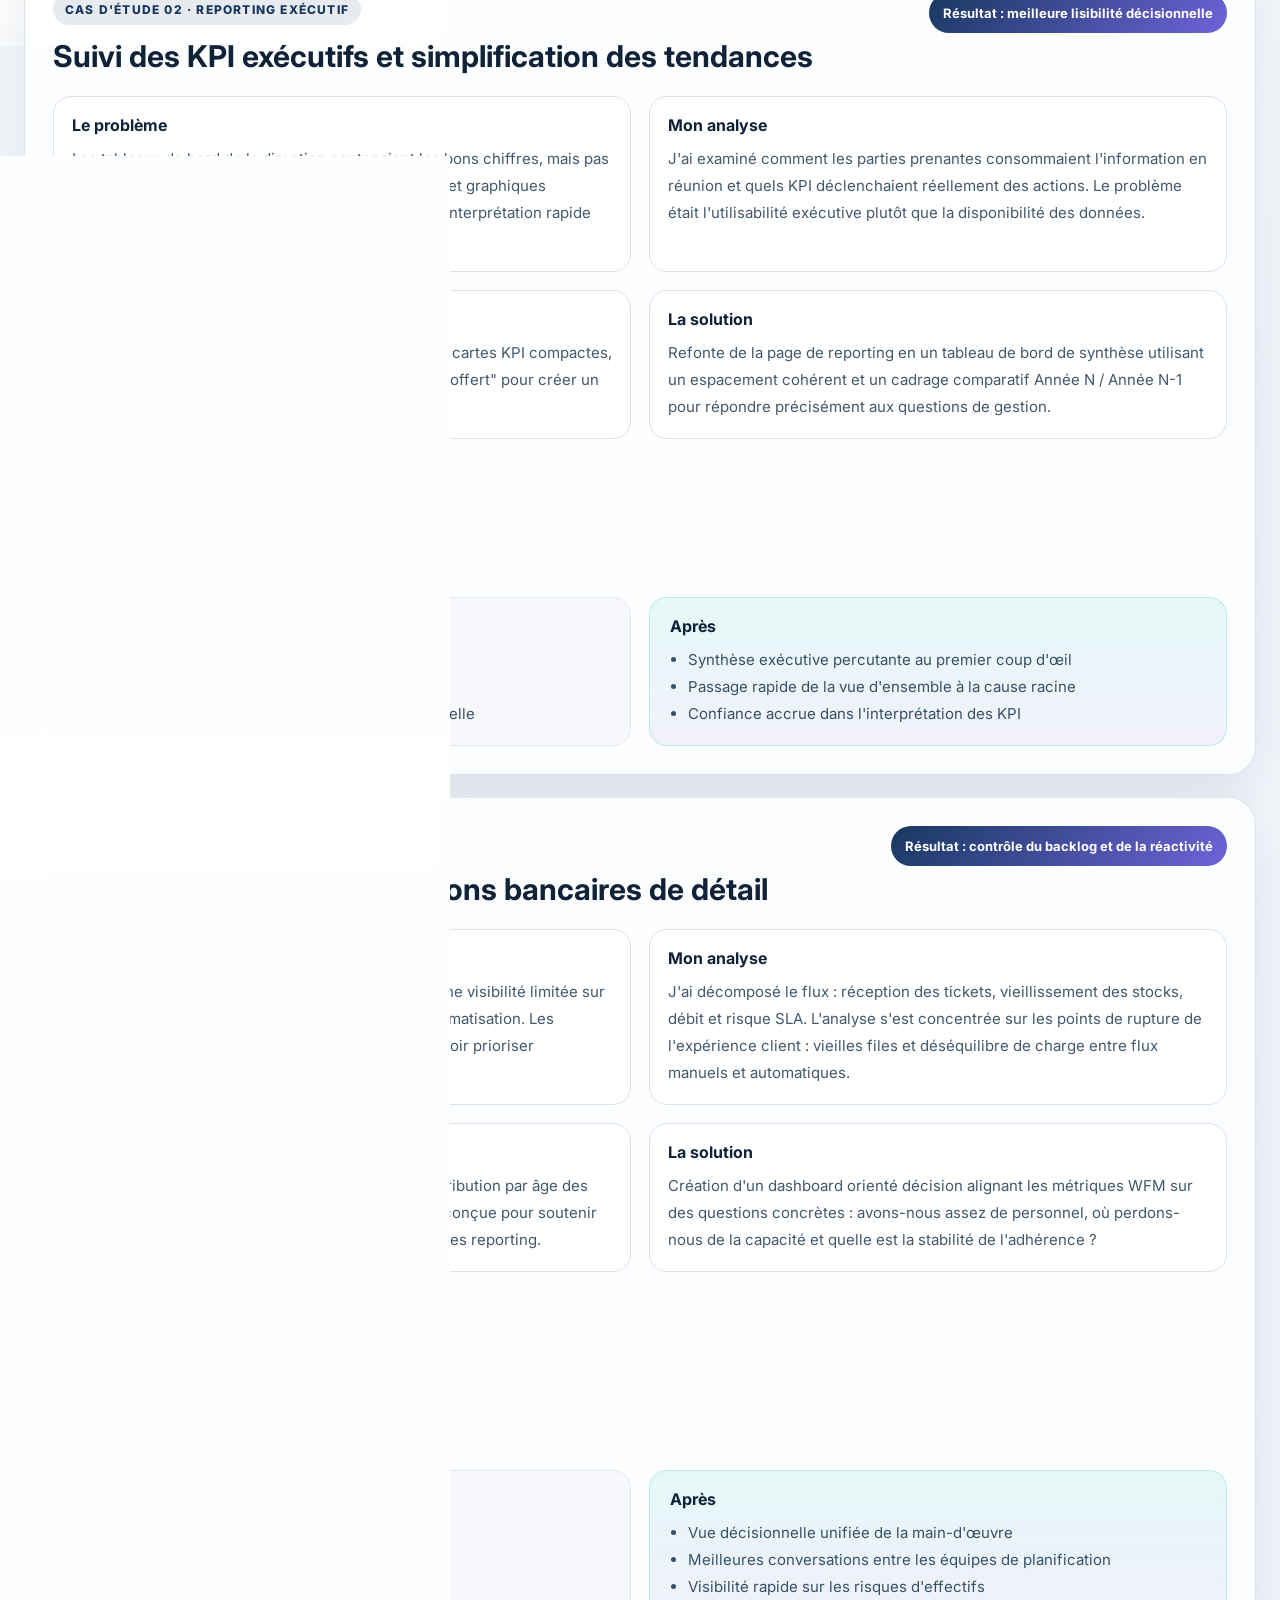
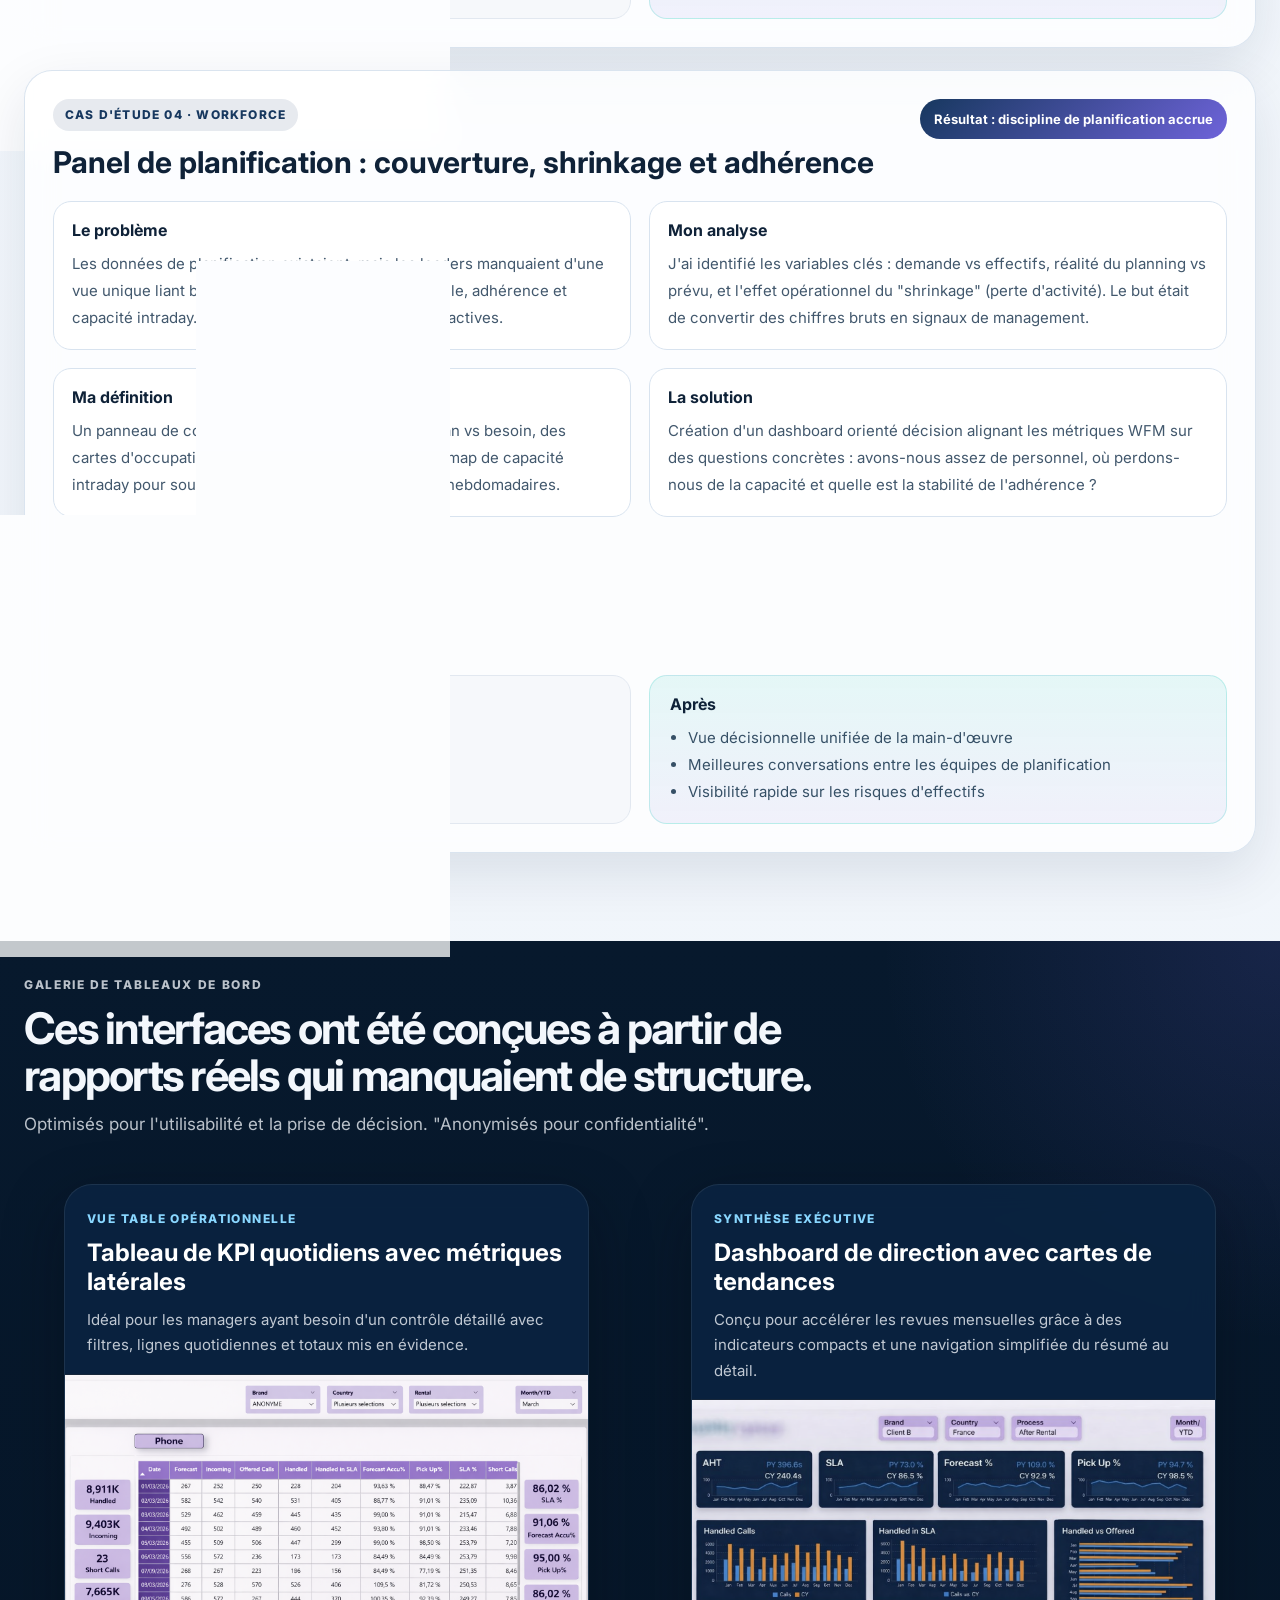
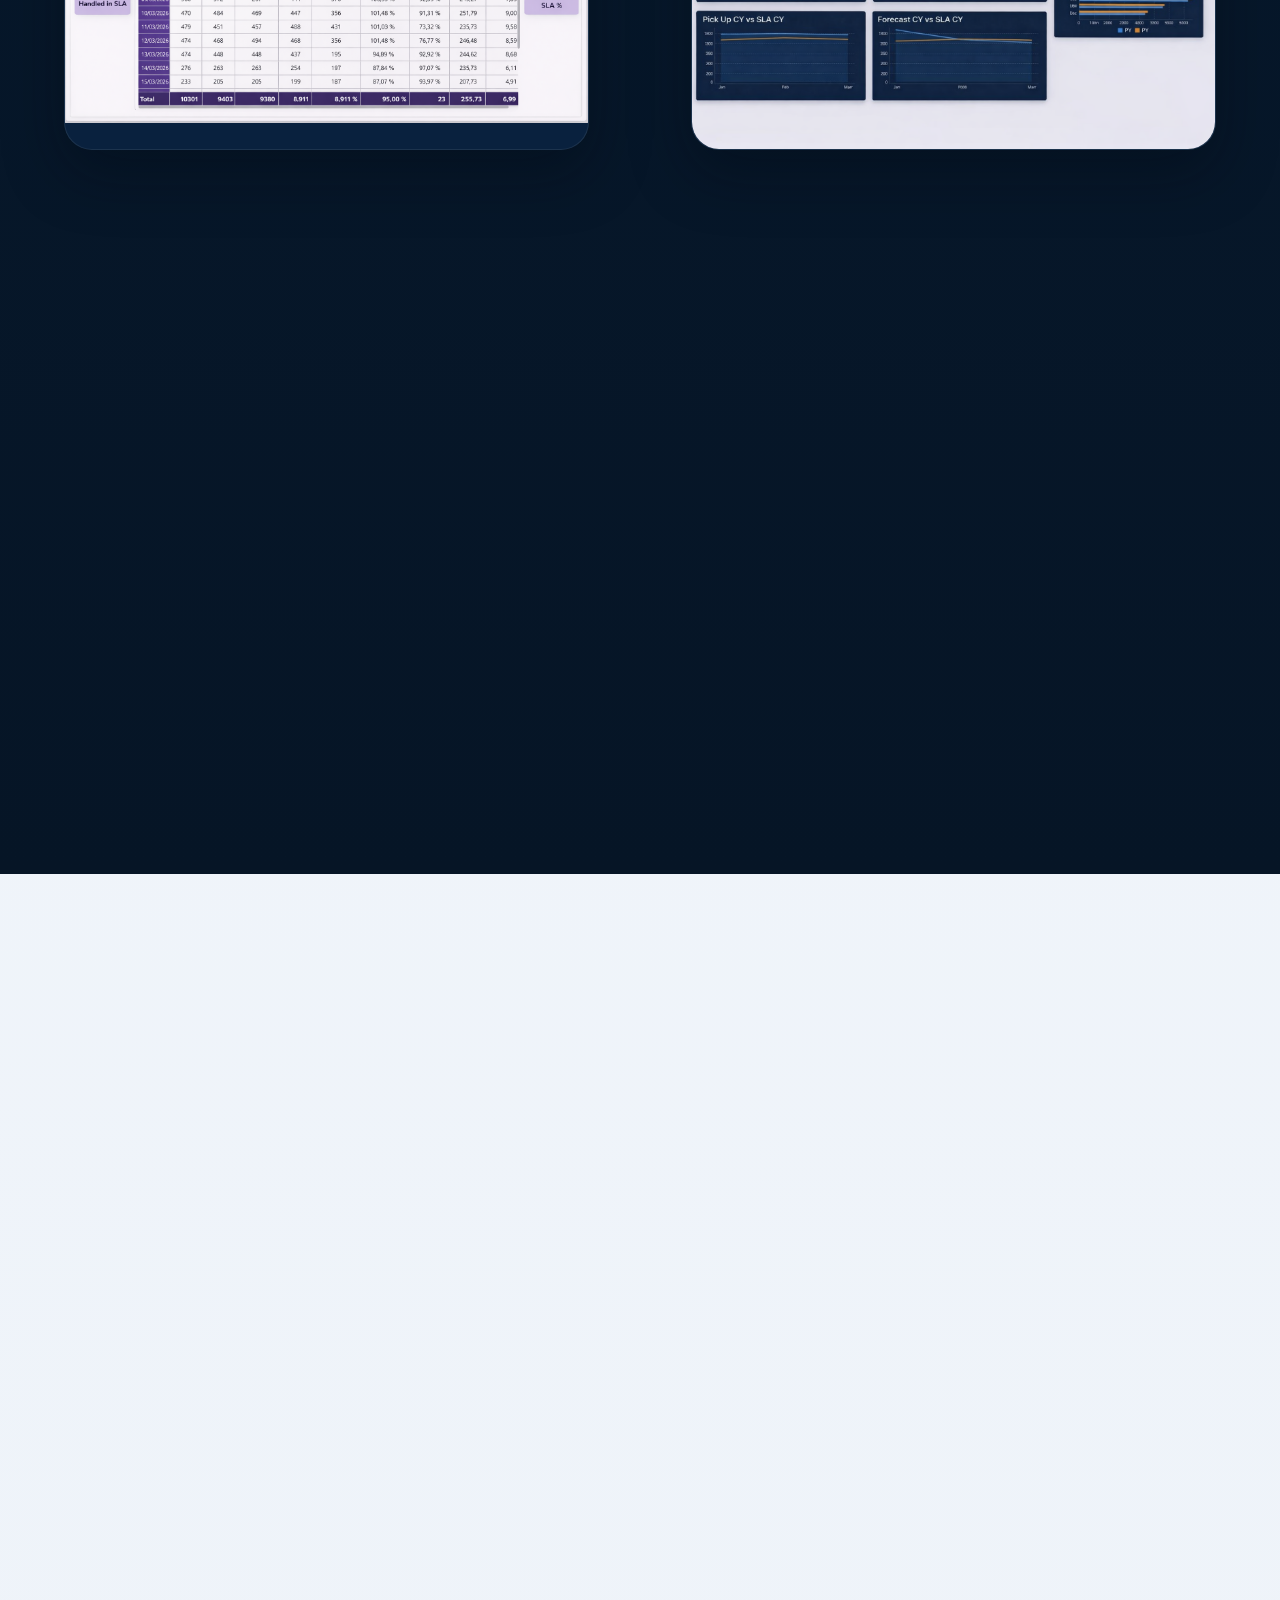
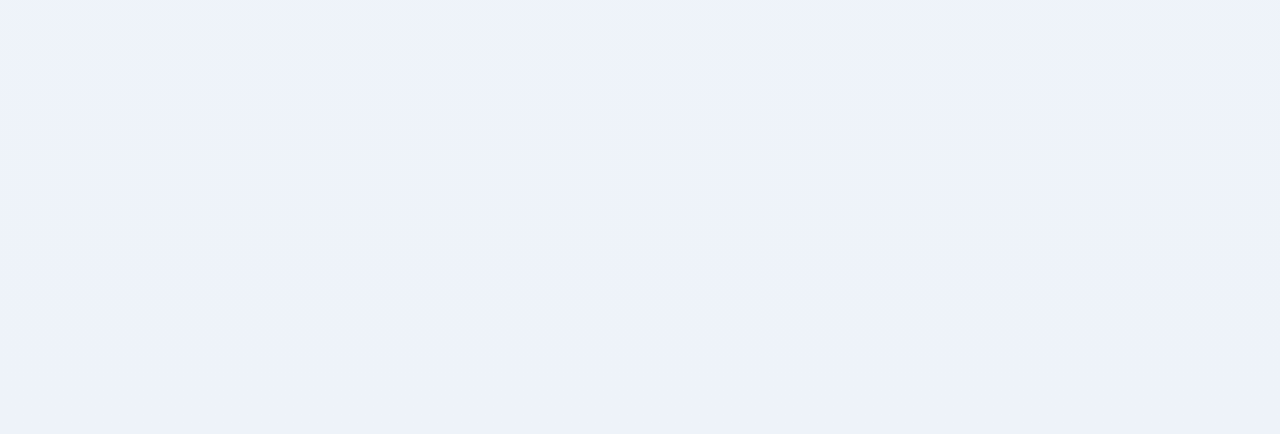
==== commit 38d64577: "Add files via upload" ====
--- a/fr/index.html
+++ b/fr/index.html
@@ -1,408 +1,775 @@
-<!DOCTYPE html>
+<!doctype html>
 <html lang="fr">
-<head>
-  <meta charset="UTF-8" />
-  <meta name="viewport" content="width=device-width, initial-scale=1.0" />
-  <title>Youssef Hammouch | Portfolio BI & Reporting</title>
-  <meta name="description" content="Portfolio BI et reporting premium avec tableaux de bord d'entreprise anonymisés, études de cas de style conseil et narration de projets structurée." />
-  <link rel="preconnect" href="https://fonts.googleapis.com">
-  <link rel="preconnect" href="https://fonts.gstatic.com" crossorigin>
-  <link href="https://fonts.googleapis.com/css2?family=Inter:wght@400;500;600;700;800&display=swap" rel="stylesheet">
-  <link rel="stylesheet" href="../styles.css" />
-</head>
-<body>
-  <div class="page-shell">
-    <header class="hero" id="top">
-      <nav class="nav container">
-        <a class="brand" href="#top">
-          <span class="brand-mark">YH</span>
-          <span class="brand-copy">
-            <strong>Youssef Hammouch</strong>
-            <small>Portfolio BI & Reporting</small>
-          </span>
-        </a>
- 
-        <button class="nav-toggle" aria-label="Ouvrir le menu">☰</button>
- 
-        <div class="nav-links">
-          <a href="#case-studies">Études de cas</a>
-          <a href="#gallery">Tableaux de bord</a>
-          <a href="#experience">Expérience</a>
-          <a href="#contact">Contact</a>
+  <head>
+    <meta charset="UTF-8" />
+    <meta name="viewport" content="width=device-width, initial-scale=1.0" />
+    <title>Youssef Hammouch | Portfolio BI & Reporting</title>
+    <meta
+      name="description"
+      content="Portfolio BI et reporting premium avec tableaux de bord d'entreprise anonymisés, études de cas de style conseil et narration de projets structurée."
+    />
+    <link rel="preconnect" href="https://fonts.googleapis.com" />
+    <link rel="preconnect" href="https://fonts.gstatic.com" crossorigin />
+    <link
+      href="https://fonts.googleapis.com/css2?family=Inter:wght@400;500;600;700;800&display=swap"
+      rel="stylesheet"
+    />
+    <link rel="stylesheet" href="../styles.css" />
+  </head>
+  <body>
+    <div class="page-shell">
+      <header class="hero" id="top">
+        <nav class="nav container">
+          <a class="brand" href="#top">
+            <span class="brand-mark">YH</span>
+            <span class="brand-copy">
+              <strong>Youssef Hammouch</strong>
+              <small>Portfolio BI & Reporting</small>
+            </span>
+          </a>
+
+          <button class="nav-toggle" aria-label="Ouvrir le menu">☰</button>
+
+          <div class="nav-links">
+            <a href="#case-studies">Études de cas</a>
+            <a href="#gallery">Tableaux de bord</a>
+            <a href="#experience">Expérience</a>
+            <a href="#contact">Contact</a>
+          </div>
+
+          <div class="nav-actions">
+            <a href="../index.html" class="lang-switch">EN</a>
+          </div>
+        </nav>
+
+        <div class="container hero-grid">
+          <div class="hero-copy reveal">
+            <div class="eyebrow">
+              PORTFOLIO ANONYMISÉ · ANALYSE DE DONNÉES D'ENTREPRISE
+            </div>
+            <h1>
+              Transformer des données opérationnelles complexes en décisions
+              exécutives.
+            </h1>
+            <p class="lead">
+              Analyste Reporting et profil BI axé sur la conception de tableaux
+              de bord, l'architecture de KPI, l'analyse SQL et l'automatisation
+              du reporting. Ce site convertit le CV en un portfolio premium de
+              style conseil avec une narration forte, des visuels épurés et des
+              résultats business structurés.
+            </p>
+
+            <div class="hero-cta">
+              <a class="btn btn-primary" href="#case-studies"
+                >Voir les études de cas</a
+              >
+              <a class="btn btn-secondary" href="#gallery"
+                >Galerie de tableaux de bord</a
+              >
+            </div>
+
+            <div class="hero-stats">
+              <article class="stat-card">
+                <strong>4+ ans</strong>
+                <span
+                  >BI, reporting, automatisation et analyse des opérations</span
+                >
+              </article>
+              <article class="stat-card">
+                <strong>40% plus rapide</strong>
+                <span
+                  >Réduction type du cycle de reporting grâce à
+                  l'automatisation</span
+                >
+              </article>
+              <article class="stat-card">
+                <strong>Power BI + SQL</strong>
+                <span
+                  >Dashboards, modélisation, logique KPI et aide à la
+                  décision</span
+                >
+              </article>
+              <article class="stat-card">
+                <strong>Multi-secteurs</strong>
+                <span>Banque, télécom, RH, assurance et services</span>
+              </article>
+            </div>
+          </div>
+
+          <aside class="hero-panel reveal delay-1">
+            <div class="panel-top">
+              <span class="mini-label">Positionnement</span>
+              <span class="mini-badge">Narratif style McKinsey</span>
+            </div>
+            <h2>Ce que ce portfolio vise à démontrer</h2>
+            <ul class="check-list">
+              <li>
+                Capacité à structurer des données brutes en systèmes de KPI
+                clairs
+              </li>
+              <li>
+                Storytelling business, pas seulement de la production de
+                graphiques
+              </li>
+              <li>Logique avant/après percutante pour les recruteurs</li>
+            </ul>
+            <div class="quote-card">
+              <p>
+                « La valeur ne réside pas seulement dans la création du tableau
+                de bord. Elle est dans la définition des signaux qui comptent,
+                pourquoi ils comptent, et comment les leaders agissent. »
+              </p>
+            </div>
+          </aside>
         </div>
-
-        <div class="nav-actions">
-  <a href="../index.html" class="lang-switch">EN</a>
-</div>
-      </nav>
- 
-      <div class="container hero-grid">
-        <div class="hero-copy reveal">
-          <div class="eyebrow">PORTFOLIO ANONYMISÉ · ANALYSE DE DONNÉES D'ENTREPRISE</div>
-          <h1>Transformer des données opérationnelles complexes en décisions exécutives.</h1>
-          <p class="lead">
-            Analyste Reporting et profil BI axé sur la conception de tableaux de bord, l'architecture de KPI, l'analyse SQL et l'automatisation du reporting. Ce site convertit le CV en un portfolio premium de style conseil avec une narration forte, des visuels épurés et des résultats business structurés.
-          </p>
- 
-          <div class="hero-cta">
-            <a class="btn btn-primary" href="#case-studies">Voir les études de cas</a>
-            <a class="btn btn-secondary" href="#gallery">Galerie de tableaux de bord</a>
-          </div>
- 
-          <div class="hero-stats">
-            <article class="stat-card">
-              <strong>4+ ans</strong>
-              <span>BI, reporting, automatisation et analyse des opérations</span>
-            </article>
-            <article class="stat-card">
-              <strong>40% plus rapide</strong>
-              <span>Réduction type du cycle de reporting grâce à l'automatisation</span>
-            </article>
-            <article class="stat-card">
-              <strong>Power BI + SQL</strong>
-              <span>Dashboards, modélisation, logique KPI et aide à la décision</span>
-            </article>
-            <article class="stat-card">
-              <strong>Multi-secteurs</strong>
-              <span>Banque, télécom, RH, assurance et services</span>
-            </article>
-          </div>
-        </div>
- 
-        <aside class="hero-panel reveal delay-1">
-          <div class="panel-top">
-            <span class="mini-label">Positionnement</span>
-            <span class="mini-badge">Narratif style McKinsey</span>
-          </div>
-          <h2>Ce que ce portfolio vise à démontrer</h2>
-          <ul class="check-list">
-            <li>Capacité à structurer des données brutes en systèmes de KPI clairs</li>
-            <li>Storytelling business, pas seulement de la production de graphiques</li>
-            <li>Logique avant/après percutante pour les recruteurs</li>
-          </ul>
-          <div class="quote-card">
-            <p>« La valeur ne réside pas seulement dans la création du tableau de bord. Elle est dans la définition des signaux qui comptent, pourquoi ils comptent, et comment les leaders agissent. »</p>
-          </div>
-        </aside>
-      </div>
-    </header>
- 
-    <main>
-      <section class="section container" id="case-studies">
-        <div class="section-heading reveal">
-          <span class="eyebrow">ÉTUDES DE CAS</span>
-          <h2>Analyses basées sur la narration : problème, analyse, solution et impact mesurable</h2>
-          <p>
-            Chaque projet est présenté comme une mission de conseil. L'objectif est de rendre le raisonnement visible :
-            dysfonctionnements initiaux, cadrage de l'analyse, refonte et changements observés.
-          </p>
-        </div>
- 
-        <div class="story-stack">
-          <article class="story-card reveal">
-            <div class="story-head">
-              <div>
-                <span class="story-tag">Cas d'étude 01 · Opérations</span>
-                <h3>Cockpit de performance service multi-pays</h3>
-              </div>
-              <div class="impact-pill">Résultat : revue opérationnelle accélérée</div>
-            </div>
- 
-            <div class="story-grid">
-              <div class="story-column">
-                <h4>Le problème</h4>
-                <p>Les équipes opérationnelles suivaient la performance via des fichiers fragmentés et des exports manuels. Les leaders voyaient les chiffres quotidiens, mais sans lien clair entre volume offert, appels traités, SLA et qualité de service.</p>
-              </div>
-              <div class="story-column">
-                <h4>Mon analyse</h4>
-                <p>J'ai cartographié la chaîne de KPI de la demande entrante à la production, identifié les calculs redondants et séparé les indicateurs descriptifs des indicateurs de décision pour isoler le "bruit" et faciliter la gestion des exceptions.</p>
-              </div>
-              <div class="story-column">
-                <h4>Ma définition</h4>
-                <p>Une structure de tableau de bord avec une discipline de filtrage, un tableau central de KPI et une hiérarchie métrique épurée afin que superviseurs et managers utilisent la même source de vérité lors des revues quotidiennes.</p>
-              </div>
-              <div class="story-column">
-                <h4>La solution</h4>
-                <p>Conception d'un cockpit opérationnel combinant volume, SLA, décroché, DMT, précision de prévision et temps d'attente. Le reporting brut est devenu un outil de pilotage guidé de la performance.</p>
-              </div>
-            </div>
- 
-            <div class="comparison-grid">
-              <div class="compare before">
-                <h5>Avant</h5>
-                <ul>
-                  <li>Consolidation manuelle de vues multiples</li>
-                  <li>Lecture incohérente des KPI par les parties prenantes</li>
-                  <li>Escalade lente en cas de dégradation du service</li>
-                </ul>
-              </div>
-              <div class="compare after">
-                <h5>Après</h5>
-                <ul>
-                  <li>Couche de contrôle quotidienne unique</li>
-                  <li>Propriété claire des métriques et détection d'anomalies rapide</li>
-                  <li>Conversations managériales plus structurées</li>
-                </ul>
-              </div>
-            </div>
-          </article>
- 
-          <article class="story-card reveal delay-1">
-            <div class="story-head">
-              <div>
-                <span class="story-tag">Cas d'étude 02 · Reporting Exécutif</span>
-                <h3>Suivi des KPI exécutifs et simplification des tendances</h3>
-              </div>
-              <div class="impact-pill">Résultat : meilleure lisibilité décisionnelle</div>
-            </div>
- 
-            <div class="story-grid">
-              <div class="story-column">
-                <h4>Le problème</h4>
-                <p>Les tableaux de bord de la direction contenaient les bons chiffres, mais pas le bon parcours de lecture. Les cartes de tendances et graphiques mensuels n'étaient pas organisés pour soutenir une interprétation rapide lors des comités.</p>
-              </div>
-              <div class="story-column">
-                <h4>Mon analyse</h4>
-                <p>J'ai examiné comment les parties prenantes consommaient l'information en réunion et quels KPI déclenchaient réellement des actions. Le problème était l'utilisabilité exécutive plutôt que la disponibilité des données.</p>
-              </div>
-              <div class="story-column">
-                <h4>Ma définition</h4>
-                <p>Une mise en page descendante (top-down) avec des cartes KPI compactes, des panneaux de tendances et une section "traité vs offert" pour créer un récit visuel clair, du résumé au diagnostic.</p>
-              </div>
-              <div class="story-column">
-                <h4>La solution</h4>
-                <p>Refonte de la page de reporting en un tableau de bord de synthèse utilisant un espacement cohérent et un cadrage comparatif Année N / Année N-1 pour répondre précisément aux questions de gestion.</p>
-              </div>
-            </div>
- 
-            <div class="comparison-grid">
-              <div class="compare before">
-                <h5>Avant</h5>
-                <ul>
-                  <li>Forte densité sans ordre de lecture clair</li>
-                  <li>Trop d'efforts pour extraire les messages clés</li>
-                  <li>Revues mensuelles ralenties par la confusion visuelle</li>
-                </ul>
-              </div>
-              <div class="compare after">
-                <h5>Après</h5>
-                <ul>
-                  <li>Synthèse exécutive percutante au premier coup d'œil</li>
-                  <li>Passage rapide de la vue d'ensemble à la cause racine</li>
-                  <li>Confiance accrue dans l'interprétation des KPI</li>
-                </ul>
-              </div>
-            </div>
-          </article>
- 
-          <article class="story-card reveal delay-2">
-            <div class="story-head">
-              <div>
-                <span class="story-tag">Cas d'étude 03 · Banque</span>
-                <h3>Tour de contrôle des opérations bancaires de détail</h3>
-              </div>
-              <div class="impact-pill">Résultat : contrôle du backlog et de la réactivité</div>
-            </div>
- 
-            <div class="story-grid">
-              <div class="story-column">
-                <h4>Le problème</h4>
-                <p>Un support bancaire gérait des files d'attente avec une visibilité limitée sur le backlog, les temps de réponse et l'apport de l'automatisation. Les managers réagissaient aux pics de volume sans pouvoir prioriser efficacement.</p>
-              </div>
-              <div class="story-column">
-                <h4>Mon analyse</h4>
-                <p>J'ai décomposé le flux : réception des tickets, vieillissement des stocks, débit et risque SLA. L'analyse s'est concentrée sur les points de rupture de l'expérience client : vieilles files et déséquilibre de charge entre flux manuels et automatiques.</p>
-              </div>
-              <div class="story-column">
-                <h4>Ma définition</h4>
-                <p>Une tour de contrôle avec productivité, backlog, distribution par âge des dossiers et taux d'automatisation. La structure a été conçue pour soutenir les managers opérationnels, pas seulement les équipes reporting.</p>
-              </div>
-              <div class="story-column">
-                <h4>La solution</h4>
-                <p>Création d'un dashboard orienté décision alignant les métriques WFM sur des questions concrètes : avons-nous assez de personnel, où perdons-nous de la capacité et quelle est la stabilité de l'adhérence ?</p>
-              </div>
-            </div>
- 
-            <div class="comparison-grid">
-              <div class="compare before">
-                <h5>Avant</h5>
-                <ul>
-                  <li>Variables de planification examinées séparément</li>
-                  <li>Trop d'interprétation manuelle en réunion</li>
-                  <li>Impact du shrinkage mal visualisé</li>
-                </ul>
-              </div>
-              <div class="compare after">
-                <h5>Après</h5>
-                <ul>
-                  <li>Vue décisionnelle unifiée de la main-d'œuvre</li>
-                  <li>Meilleures conversations entre les équipes de planification</li>
-                  <li>Visibilité rapide sur les risques d'effectifs</li>
-                </ul>
-              </div>
-            </div>
-          </article>
-
-          <article class="story-card reveal">
-            <div class="story-head">
-              <div>
-                <span class="story-tag">Cas d'étude 04 · Workforce</span>
-                <h3>Panel de planification : couverture, shrinkage et adhérence</h3>
-              </div>
-              <div class="impact-pill">Résultat : discipline de planification accrue</div>
-            </div>
- 
-            <div class="story-grid">
-              <div class="story-column">
-                <h4>Le problème</h4>
-                <p>Les données de planification existaient, mais les leaders manquaient d'une vue unique liant besoins en effectifs, couverture réelle, adhérence et capacité intraday. Les discussions étaient souvent réactives.</p>
-              </div>
-              <div class="story-column">
-                <h4>Mon analyse</h4>
-                <p>J'ai identifié les variables clés : demande vs effectifs, réalité du planning vs prévu, et l'effet opérationnel du "shrinkage" (perte d'activité). Le but était de convertir des chiffres bruts en signaux de management.</p>
-              </div>
-              <div class="story-column">
-                <h4>Ma définition</h4>
-                <p>Un panneau de contrôle combinant les tendances plan vs besoin, des cartes d'occupation et d'utilisation, ainsi qu'une heatmap de capacité intraday pour soutenir les décisions quotidiennes et hebdomadaires.</p>
-              </div>
-              <div class="story-column">
-                <h4>La solution</h4>
-                <p>Création d'un dashboard orienté décision alignant les métriques WFM sur des questions concrètes : avons-nous assez de personnel, où perdons-nous de la capacité et quelle est la stabilité de l'adhérence ?</p>
-              </div>
-            </div>
- 
-            <div class="comparison-grid">
-              <div class="compare before">
-                <h5>Avant</h5>
-                <ul>
-                  <li>Variables de planification examinées séparément</li>
-                  <li>Trop d'interprétation manuelle en réunion</li>
-                  <li>Impact du shrinkage mal visualisé</li>
-                </ul>
-              </div>
-              <div class="compare after">
-                <h5>Après</h5>
-                <ul>
-                  <li>Vue décisionnelle unifiée de la main-d'œuvre</li>
-                  <li>Meilleures conversations entre les équipes de planification</li>
-                  <li>Visibilité rapide sur les risques d'effectifs</li>
-                </ul>
-              </div>
-            </div>
-          </article>
-
-
+      </header>
+
+      <section class="tools-section">
+        <div class="container">
+          <div class="tools-header">
+            <span class="eyebrow">STACK TECHNIQUE</span>
+            <h2>Outils et technologies que je maîtrise</h2>
+          </div>
+
+          <div class="tools-marquee">
+            <!-- Gradient fades -->
+            <div class="fade fade-left"></div>
+            <div class="fade fade-right"></div>
+
+            <div class="tools-track">
+              <!-- ORIGINAL SET -->
+              <div class="tool-item">
+                <img src="../assets/icons/powerbi.svg" /><span>Power BI</span>
+              </div>
+              <div class="tool-item">
+                <img src="../assets/icons/python.svg" /><span>Python</span>
+              </div>
+              <div class="tool-item">
+                <img src="../assets/icons/sql.svg" /><span>SQL</span>
+              </div>
+              <div class="tool-item">
+                <img src="../assets/icons/aws.svg" /><span>AWS</span>
+              </div>
+              <div class="tool-item">
+                <img src="../assets/icons/azure.svg" /><span>Azure</span>
+              </div>
+              <div class="tool-item">
+                <img src="../assets/icons/tableau.svg" /><span>Tableau</span>
+              </div>
+              <div class="tool-item">
+                <img src="../assets/icons/qlik.svg" /><span>Qlik Sense</span>
+              </div>
+              <div class="tool-item">
+                <img src="../assets/icons/salesforce.svg" /><span>Salesforce</span>
+              </div>
+              <div class="tool-item">
+                <img src="../assets/icons/sap.svg" /><span>SAP</span>
+              </div>
+              <div class="tool-item">
+                <img src="../assets/icons/looker.svg" /><span>Looker</span>
+              </div>
+
+              <!-- DUPLICATE FOR INFINITE SCROLL -->
+              <div class="tool-item">
+                <img src="../assets/icons/powerbi.svg" /><span>Power BI</span>
+              </div>
+              <div class="tool-item">
+                <img src="../assets/icons/python.svg" /><span>Python</span>
+              </div>
+              <div class="tool-item">
+                <img src="../assets/icons/sql.svg" /><span>SQL</span>
+              </div>
+              <div class="tool-item">
+                <img src="../assets/icons/aws.svg" /><span>AWS</span>
+              </div>
+              <div class="tool-item">
+                <img src="../assets/icons/azure.svg" /><span>Azure</span>
+              </div>
+              <div class="tool-item">
+                <img src="../assets/icons/tableau.svg" /><span>Tableau</span>
+              </div>
+              <div class="tool-item">
+                <img src="../assets/icons/qlik.svg" /><span>Qlik Sense</span>
+              </div>
+              <div class="tool-item">
+                <img src="../assets/icons/salesforce.svg" /><span>Salesforce</span>
+              </div>
+              <div class="tool-item">
+                <img src="../assets/icons/sap.svg" /><span>SAP</span>
+              </div>
+              <div class="tool-item">
+                <img src="../assets/icons/looker.svg" /><span>Looker</span>
+              </div>
+            </div>
+          </div>
         </div>
       </section>
- 
-      <section class="section section-dark" id="gallery">
-        <div class="container">
-          <div class="section-heading reveal light-heading">
-            <span class="eyebrow">GALERIE DE TABLEAUX DE BORD</span>
-            <h2>Ces interfaces ont été conçues à partir de rapports réels 
-qui manquaient de structure.</h2>
+
+      <main>
+        <section class="section container" id="case-studies">
+          <div class="section-heading reveal">
+            <span class="eyebrow">ÉTUDES DE CAS</span>
+            <h2>
+              Analyses basées sur la narration : problème, analyse, solution et
+              impact mesurable
+            </h2>
             <p>
-              Optimisés pour l'utilisabilité et la prise de décision. "Anonymisés pour confidentialité".
+              Chaque projet est présenté comme une mission de conseil.
+              L'objectif est de rendre le raisonnement visible :
+              dysfonctionnements initiaux, cadrage de l'analyse, refonte et
+              changements observés.
             </p>
           </div>
- 
-          <div class="dashboard-showcase">
-            <figure class="dashboard-tile reveal">
-              <div class="tile-copy">
-                <span class="tile-tag">Vue Table Opérationnelle</span>
-                <h3>Tableau de KPI quotidiens avec métriques latérales</h3>
-                <p>Idéal pour les managers ayant besoin d'un contrôle détaillé avec filtres, lignes quotidiennes et totaux mis en évidence.</p>
-              </div>
-              <img src="../assets/dashboard_operations_table.png" alt="Tableau de bord opérations anonymisé" />
-            </figure>
- 
-            <figure class="dashboard-tile reveal delay-1">
-              <div class="tile-copy">
-                <span class="tile-tag">Synthèse Exécutive</span>
-                <h3>Dashboard de direction avec cartes de tendances</h3>
-                <p>Conçu pour accélérer les revues mensuelles grâce à des indicateurs compacts et une navigation simplifiée du résumé au détail.</p>
-              </div>
-              <img src="../assets/dashboard_executive_overview.png" alt="Tableau de bord exécutif anonymisé" />
-            </figure>
- 
-            <figure class="dashboard-tile reveal delay-2">
-              <div class="tile-copy">
-                <span class="tile-tag">Tour de Contrôle Bancaire</span>
-                <h3>Backlog, vieillissement, productivité et automatisation</h3>
-                <p>Axé sur les opérations de service bancaire où la vitesse de réponse et l'âge du backlog impactent directement l'expérience client.</p>
-              </div>
-              <img src="../assets/dashboard_productivity_queue.png" alt="Tableau de bord bancaire anonymisé" />
-            </figure>
- 
-            <figure class="dashboard-tile reveal">
-              <div class="tile-copy">
-                <span class="tile-tag">Gestion du Workforce</span>
-                <h3>Couverture, adhérence, capacité et shrinkage</h3>
-                <p>Focus sur le contrôle des effectifs et la qualité de la planification, pour les responsables WFM et les parties prenantes opérationnelles.</p>
-              </div>
-              <img src="../assets/dashboard_workforce_control.png" alt="Tableau de bord workforce anonymisé" />
-            </figure>
-          </div>
-        </div>
-      </section>
- 
-      <section class="section container" id="experience">
-        <div class="section-heading reveal">
-          <span class="eyebrow">RÉSUMÉ D'EXPÉRIENCE</span>
-          <h2>Un parcours aligné sur la BI, l'analyse opérationnelle et la transformation du reporting</h2>
-        </div>
- 
-        <div class="experience-grid">
-          <article class="exp-card reveal">
-            <span class="exp-period">2022 — Présent</span>
-            <h3>Analyste Reporting Données</h3>
-            <p>Développement de dashboards, standardisation de KPI, analyse SQL, automatisation du reporting et aide à la décision en environnement d'entreprise.</p>
-          </article>
-          <article class="exp-card reveal delay-1">
-            <span class="exp-period">2020 — 2022</span>
-            <h3>Analyste Workforce Temps Réel</h3>
-            <p>Suivi opérationnel, analyse intraday, visibilité des effectifs et support d'escalade rapide pour des équipes de service orientées performance.</p>
-          </article>
-          <article class="exp-card reveal delay-2">
-            <span class="exp-period">2017 — 2020</span>
-            <h3>Analyste IT</h3>
-            <p>Travail sur la performance des processus, le support reporting, les opérations techniques et les activités liées aux données.</p>
-          </article>
-          <article class="exp-card reveal">
-            <span class="exp-period">2015 — 2016</span>
-            <h3>Spécialiste Support Technique IT</h3>
-            <p>Support technique systèmes, matériel et logiciel, développant la rigueur opérationnelle appliquée ensuite aux rôles BI.</p>
-          </article>
-        </div>
-      </section>
- 
-      <section class="section container" id="contact">
-        <div class="contact-panel reveal">
-          <div class="contact-copy">
-            <span class="eyebrow">CONTACT</span>
-            <h2>Disponible pour des rôles axés sur la BI, le reporting et les tableaux de bord</h2>
-            <p>Ce portfolio est intentionnellement anonymisé. Les références d'entreprises sont masquées tout en conservant la crédibilité et l'orientation business du travail.</p>
-          </div>
-          <div class="contact-cards">
-            <article class="mini-contact">
-              <span>Email</span>
-              <strong>yusf.hammouch@gmail.com</strong>
+
+          <div class="story-stack">
+            <article class="story-card reveal">
+              <div class="story-head">
+                <div>
+                  <span class="story-tag">Cas d'étude 01 · Opérations</span>
+                  <h3>Cockpit de performance service multi-pays</h3>
+                </div>
+                <div class="impact-pill">
+                  Résultat : revue opérationnelle accélérée
+                </div>
+              </div>
+
+              <div class="story-grid">
+                <div class="story-column">
+                  <h4>Le problème</h4>
+                  <p>
+                    Les équipes opérationnelles suivaient la performance via des
+                    fichiers fragmentés et des exports manuels. Les leaders
+                    voyaient les chiffres quotidiens, mais sans lien clair entre
+                    volume offert, appels traités, SLA et qualité de service.
+                  </p>
+                </div>
+                <div class="story-column">
+                  <h4>Mon analyse</h4>
+                  <p>
+                    J'ai cartographié la chaîne de KPI de la demande entrante à
+                    la production, identifié les calculs redondants et séparé
+                    les indicateurs descriptifs des indicateurs de décision pour
+                    isoler le "bruit" et faciliter la gestion des exceptions.
+                  </p>
+                </div>
+                <div class="story-column">
+                  <h4>Ma définition</h4>
+                  <p>
+                    Une structure de tableau de bord avec une discipline de
+                    filtrage, un tableau central de KPI et une hiérarchie
+                    métrique épurée afin que superviseurs et managers utilisent
+                    la même source de vérité lors des revues quotidiennes.
+                  </p>
+                </div>
+                <div class="story-column">
+                  <h4>La solution</h4>
+                  <p>
+                    Conception d'un cockpit opérationnel combinant volume, SLA,
+                    décroché, DMT, précision de prévision et temps d'attente. Le
+                    reporting brut est devenu un outil de pilotage guidé de la
+                    performance.
+                  </p>
+                </div>
+              </div>
+
+               <div class="tools-used">
+                <span class="tools-label">Outils utilisés</span>
+                <div class="tools-icons">
+                  <div class="tool">
+                    <img src="../assets/icons/python.svg" alt="Python" />
+                    <span>Python</span>
+                  </div>
+                  <div class="tool">
+                    <img src="../assets/icons/powerbi.svg" alt="Power BI" />
+                    <span>Power BI</span>
+                  </div>
+                  <div class="tool">
+                    <img src="../assets/icons/sql.svg" alt="SQL" />
+                    <span>SQL</span>
+                  </div>
+                  <div class="tool">
+                    <img src="../assets/icons/azure.svg" alt="Azure" />
+                    <span>Azure</span>
+                  </div>
+                </div>
+              </div>
+
+              <div class="comparison-grid">
+                <div class="compare before">
+                  <h5>Avant</h5>
+                  <ul>
+                    <li>Consolidation manuelle de vues multiples</li>
+                    <li>
+                      Lecture incohérente des KPI par les parties prenantes
+                    </li>
+                    <li>Escalade lente en cas de dégradation du service</li>
+                  </ul>
+                </div>
+                <div class="compare after">
+                  <h5>Après</h5>
+                  <ul>
+                    <li>Couche de contrôle quotidienne unique</li>
+                    <li>
+                      Propriété claire des métriques et détection d'anomalies
+                      rapide
+                    </li>
+                    <li>Conversations managériales plus structurées</li>
+                  </ul>
+                </div>
+              </div>
             </article>
-            <article class="mini-contact">
-              <span>Téléphone</span>
-              <strong>+212 632 910 265</strong>
+
+            <article class="story-card reveal delay-1">
+              <div class="story-head">
+                <div>
+                  <span class="story-tag"
+                    >Cas d'étude 02 · Reporting Exécutif</span
+                  >
+                  <h3>
+                    Suivi des KPI exécutifs et simplification des tendances
+                  </h3>
+                </div>
+                <div class="impact-pill">
+                  Résultat : meilleure lisibilité décisionnelle
+                </div>
+              </div>
+
+              <div class="story-grid">
+                <div class="story-column">
+                  <h4>Le problème</h4>
+                  <p>
+                    Les tableaux de bord de la direction contenaient les bons
+                    chiffres, mais pas le bon parcours de lecture. Les cartes de
+                    tendances et graphiques mensuels n'étaient pas organisés
+                    pour soutenir une interprétation rapide lors des comités.
+                  </p>
+                </div>
+                <div class="story-column">
+                  <h4>Mon analyse</h4>
+                  <p>
+                    J'ai examiné comment les parties prenantes consommaient
+                    l'information en réunion et quels KPI déclenchaient
+                    réellement des actions. Le problème était l'utilisabilité
+                    exécutive plutôt que la disponibilité des données.
+                  </p>
+                </div>
+                <div class="story-column">
+                  <h4>Ma définition</h4>
+                  <p>
+                    Une mise en page descendante (top-down) avec des cartes KPI
+                    compactes, des panneaux de tendances et une section "traité
+                    vs offert" pour créer un récit visuel clair, du résumé au
+                    diagnostic.
+                  </p>
+                </div>
+                <div class="story-column">
+                  <h4>La solution</h4>
+                  <p>
+                    Refonte de la page de reporting en un tableau de bord de
+                    synthèse utilisant un espacement cohérent et un cadrage
+                    comparatif Année N / Année N-1 pour répondre précisément aux
+                    questions de gestion.
+                  </p>
+                </div>
+              </div>
+
+              <div class="tools-used">
+                <span class="tools-label">Outils utilisés</span>
+                <div class="tools-icons">
+                  <div class="tool">
+                    <img src="../assets/icons/powerbi.svg" alt="Power BI" />
+                    <span>Power BI</span>
+                  </div>
+                  <div class="tool">
+                    <img src="../assets/icons/sql.svg" alt="SQL" />
+                    <span>SQL</span>
+                  </div>
+                  <div class="tool">
+                    <img src="../assets/icons/dax.svg" alt="Azure" />
+                    <span>Dax</span>
+                  </div>
+                </div>
+              </div>
+
+              <div class="comparison-grid">
+                <div class="compare before">
+                  <h5>Avant</h5>
+                  <ul>
+                    <li>Forte densité sans ordre de lecture clair</li>
+                    <li>Trop d'efforts pour extraire les messages clés</li>
+                    <li>
+                      Revues mensuelles ralenties par la confusion visuelle
+                    </li>
+                  </ul>
+                </div>
+                <div class="compare after">
+                  <h5>Après</h5>
+                  <ul>
+                    <li>Synthèse exécutive percutante au premier coup d'œil</li>
+                    <li>
+                      Passage rapide de la vue d'ensemble à la cause racine
+                    </li>
+                    <li>Confiance accrue dans l'interprétation des KPI</li>
+                  </ul>
+                </div>
+              </div>
             </article>
-            <article class="mini-contact">
-              <span>Localisation</span>
-              <strong>Rabat, Maroc</strong>
+
+            <article class="story-card reveal delay-2">
+              <div class="story-head">
+                <div>
+                  <span class="story-tag">Cas d'étude 03 · Banque</span>
+                  <h3>Tour de contrôle des opérations bancaires de détail</h3>
+                </div>
+                <div class="impact-pill">
+                  Résultat : contrôle du backlog et de la réactivité
+                </div>
+              </div>
+
+              <div class="story-grid">
+                <div class="story-column">
+                  <h4>Le problème</h4>
+                  <p>
+                    Un support bancaire gérait des files d'attente avec une
+                    visibilité limitée sur le backlog, les temps de réponse et
+                    l'apport de l'automatisation. Les managers réagissaient aux
+                    pics de volume sans pouvoir prioriser efficacement.
+                  </p>
+                </div>
+                <div class="story-column">
+                  <h4>Mon analyse</h4>
+                  <p>
+                    J'ai décomposé le flux : réception des tickets,
+                    vieillissement des stocks, débit et risque SLA. L'analyse
+                    s'est concentrée sur les points de rupture de l'expérience
+                    client : vieilles files et déséquilibre de charge entre flux
+                    manuels et automatiques.
+                  </p>
+                </div>
+                <div class="story-column">
+                  <h4>Ma définition</h4>
+                  <p>
+                    Une tour de contrôle avec productivité, backlog,
+                    distribution par âge des dossiers et taux d'automatisation.
+                    La structure a été conçue pour soutenir les managers
+                    opérationnels, pas seulement les équipes reporting.
+                  </p>
+                </div>
+                <div class="story-column">
+                  <h4>La solution</h4>
+                  <p>
+                    Création d'un dashboard orienté décision alignant les
+                    métriques WFM sur des questions concrètes : avons-nous assez
+                    de personnel, où perdons-nous de la capacité et quelle est
+                    la stabilité de l'adhérence ?
+                  </p>
+                </div>
+              </div>
+
+              <div class="tools-used">
+                <span class="tools-label">Outils utilisés</span>
+                <div class="tools-icons">
+                  <div class="tool">
+                    <img src="../assets/icons/python.svg" alt="Python" />
+                    <span>Python</span>
+                  </div>
+                  <div class="tool">
+                    <img src="../assets/icons/powerbi.svg" alt="Power BI" />
+                    <span>Power BI</span>
+                  </div>
+                  <div class="tool">
+                    <img src="../assets/icons/sql.svg" alt="SQL" />
+                    <span>SQL</span>
+                  </div>
+                  <div class="tool">
+                    <img src="../assets/icons/aws.svg" alt="Azure" />
+                    <span>AWS</span>
+                  </div>
+                </div>
+              </div>
+
+              <div class="comparison-grid">
+                <div class="compare before">
+                  <h5>Avant</h5>
+                  <ul>
+                    <li>Variables de planification examinées séparément</li>
+                    <li>Trop d'interprétation manuelle en réunion</li>
+                    <li>Impact du shrinkage mal visualisé</li>
+                  </ul>
+                </div>
+                <div class="compare after">
+                  <h5>Après</h5>
+                  <ul>
+                    <li>Vue décisionnelle unifiée de la main-d'œuvre</li>
+                    <li>
+                      Meilleures conversations entre les équipes de
+                      planification
+                    </li>
+                    <li>Visibilité rapide sur les risques d'effectifs</li>
+                  </ul>
+                </div>
+              </div>
             </article>
-          </div>
-        </div>
-      </section>
-    </main>
-  </div>
- 
-  <script src="../script.js"></script>
-</body>
+
+            <article class="story-card reveal">
+              <div class="story-head">
+                <div>
+                  <span class="story-tag">Cas d'étude 04 · Workforce</span>
+                  <h3>
+                    Panel de planification : couverture, shrinkage et adhérence
+                  </h3>
+                </div>
+                <div class="impact-pill">
+                  Résultat : discipline de planification accrue
+                </div>
+              </div>
+
+              <div class="story-grid">
+                <div class="story-column">
+                  <h4>Le problème</h4>
+                  <p>
+                    Les données de planification existaient, mais les leaders
+                    manquaient d'une vue unique liant besoins en effectifs,
+                    couverture réelle, adhérence et capacité intraday. Les
+                    discussions étaient souvent réactives.
+                  </p>
+                </div>
+                <div class="story-column">
+                  <h4>Mon analyse</h4>
+                  <p>
+                    J'ai identifié les variables clés : demande vs effectifs,
+                    réalité du planning vs prévu, et l'effet opérationnel du
+                    "shrinkage" (perte d'activité). Le but était de convertir
+                    des chiffres bruts en signaux de management.
+                  </p>
+                </div>
+                <div class="story-column">
+                  <h4>Ma définition</h4>
+                  <p>
+                    Un panneau de contrôle combinant les tendances plan vs
+                    besoin, des cartes d'occupation et d'utilisation, ainsi
+                    qu'une heatmap de capacité intraday pour soutenir les
+                    décisions quotidiennes et hebdomadaires.
+                  </p>
+                </div>
+                <div class="story-column">
+                  <h4>La solution</h4>
+                  <p>
+                    Création d'un dashboard orienté décision alignant les
+                    métriques WFM sur des questions concrètes : avons-nous assez
+                    de personnel, où perdons-nous de la capacité et quelle est
+                    la stabilité de l'adhérence ?
+                  </p>
+                </div>
+              </div>
+
+              <div class="tools-used">
+                <span class="tools-label">Outils utilisés</span>
+                <div class="tools-icons">
+                  
+                  <div class="tool">
+                    <img src="../assets/icons/powerbi.svg" alt="Power BI" />
+                    <span>Power BI</span>
+                  </div>
+                  <div class="tool">
+                    <img src="../assets/icons/sql.svg" alt="SQL" />
+                    <span>SQL</span>
+                  </div>
+                  <div class="tool">
+                    <img src="../assets/icons/excel.svg" alt="Azure" />
+                    <span>Excel</span>
+                  </div>
+                </div>
+              </div>
+
+              <div class="comparison-grid">
+                <div class="compare before">
+                  <h5>Avant</h5>
+                  <ul>
+                    <li>Variables de planification examinées séparément</li>
+                    <li>Trop d'interprétation manuelle en réunion</li>
+                    <li>Impact du shrinkage mal visualisé</li>
+                  </ul>
+                </div>
+                <div class="compare after">
+                  <h5>Après</h5>
+                  <ul>
+                    <li>Vue décisionnelle unifiée de la main-d'œuvre</li>
+                    <li>
+                      Meilleures conversations entre les équipes de
+                      planification
+                    </li>
+                    <li>Visibilité rapide sur les risques d'effectifs</li>
+                  </ul>
+                </div>
+              </div>
+            </article>
+          </div>
+        </section>
+
+        <section class="section section-dark" id="gallery">
+          <div class="container">
+            <div class="section-heading reveal light-heading">
+              <span class="eyebrow">GALERIE DE TABLEAUX DE BORD</span>
+              <h2>
+                Ces interfaces ont été conçues à partir de rapports réels qui
+                manquaient de structure.
+              </h2>
+              <p>
+                Optimisés pour l'utilisabilité et la prise de décision.
+                "Anonymisés pour confidentialité".
+              </p>
+            </div>
+
+            <div class="dashboard-showcase">
+              <figure class="dashboard-tile reveal">
+                <div class="tile-copy">
+                  <span class="tile-tag">Vue Table Opérationnelle</span>
+                  <h3>Tableau de KPI quotidiens avec métriques latérales</h3>
+                  <p>
+                    Idéal pour les managers ayant besoin d'un contrôle détaillé
+                    avec filtres, lignes quotidiennes et totaux mis en évidence.
+                  </p>
+                </div>
+                <img
+                  src="../assets/dashboard_operations_table.png"
+                  alt="Tableau de bord opérations anonymisé"
+                />
+              </figure>
+
+              <figure class="dashboard-tile reveal delay-1">
+                <div class="tile-copy">
+                  <span class="tile-tag">Synthèse Exécutive</span>
+                  <h3>Dashboard de direction avec cartes de tendances</h3>
+                  <p>
+                    Conçu pour accélérer les revues mensuelles grâce à des
+                    indicateurs compacts et une navigation simplifiée du résumé
+                    au détail.
+                  </p>
+                </div>
+                <img
+                  src="../assets/dashboard_executive_overview.png"
+                  alt="Tableau de bord exécutif anonymisé"
+                />
+              </figure>
+
+              <figure class="dashboard-tile reveal delay-2">
+                <div class="tile-copy">
+                  <span class="tile-tag">Tour de Contrôle Bancaire</span>
+                  <h3>
+                    Backlog, vieillissement, productivité et automatisation
+                  </h3>
+                  <p>
+                    Axé sur les opérations de service bancaire où la vitesse de
+                    réponse et l'âge du backlog impactent directement
+                    l'expérience client.
+                  </p>
+                </div>
+                <img
+                  src="../assets/dashboard_productivity_queue.png"
+                  alt="Tableau de bord bancaire anonymisé"
+                />
+              </figure>
+
+              <figure class="dashboard-tile reveal">
+                <div class="tile-copy">
+                  <span class="tile-tag">Gestion du Workforce</span>
+                  <h3>Couverture, adhérence, capacité et shrinkage</h3>
+                  <p>
+                    Focus sur le contrôle des effectifs et la qualité de la
+                    planification, pour les responsables WFM et les parties
+                    prenantes opérationnelles.
+                  </p>
+                </div>
+                <img
+                  src="../assets/dashboard_workforce_control.png"
+                  alt="Tableau de bord workforce anonymisé"
+                />
+              </figure>
+            </div>
+          </div>
+        </section>
+
+        <section class="section container" id="experience">
+          <div class="section-heading reveal">
+            <span class="eyebrow">RÉSUMÉ D'EXPÉRIENCE</span>
+            <h2>
+              Un parcours aligné sur la BI, l'analyse opérationnelle et la
+              transformation du reporting
+            </h2>
+          </div>
+
+          <div class="experience-grid">
+            <article class="exp-card reveal">
+              <span class="exp-period">2022 — Présent</span>
+              <h3>Analyste Reporting Données</h3>
+              <p>
+                Développement de dashboards, standardisation de KPI, analyse
+                SQL, automatisation du reporting et aide à la décision en
+                environnement d'entreprise.
+              </p>
+            </article>
+            <article class="exp-card reveal delay-1">
+              <span class="exp-period">2020 — 2022</span>
+              <h3>Analyste Workforce Temps Réel</h3>
+              <p>
+                Suivi opérationnel, analyse intraday, visibilité des effectifs
+                et support d'escalade rapide pour des équipes de service
+                orientées performance.
+              </p>
+            </article>
+            <article class="exp-card reveal delay-2">
+              <span class="exp-period">2017 — 2020</span>
+              <h3>Analyste IT</h3>
+              <p>
+                Travail sur la performance des processus, le support reporting,
+                les opérations techniques et les activités liées aux données.
+              </p>
+            </article>
+            <article class="exp-card reveal">
+              <span class="exp-period">2015 — 2016</span>
+              <h3>Spécialiste Support Technique IT</h3>
+              <p>
+                Support technique systèmes, matériel et logiciel, développant la
+                rigueur opérationnelle appliquée ensuite aux rôles BI.
+              </p>
+            </article>
+          </div>
+        </section>
+
+        <section class="section container" id="contact">
+          <div class="contact-panel reveal">
+            <div class="contact-copy">
+              <span class="eyebrow">CONTACT</span>
+              <h2>
+                Disponible pour des rôles axés sur la BI, le reporting et les
+                tableaux de bord
+              </h2>
+              <p>
+                Ce portfolio est intentionnellement anonymisé. Les références
+                d'entreprises sont masquées tout en conservant la crédibilité et
+                l'orientation business du travail.
+              </p>
+            </div>
+            <div class="contact-cards">
+              <article class="mini-contact">
+                <span>Email</span>
+                <strong>yusf.hammouch@gmail.com</strong>
+              </article>
+              <article class="mini-contact">
+                <span>Téléphone</span>
+                <strong>+212 632 910 265</strong>
+              </article>
+              <article class="mini-contact">
+                <span>Localisation</span>
+                <strong>Rabat, Maroc</strong>
+              </article>
+            </div>
+          </div>
+        </section>
+      </main>
+    </div>
+
+    <script src="../script.js"></script>
+  </body>
 </html>
- 
